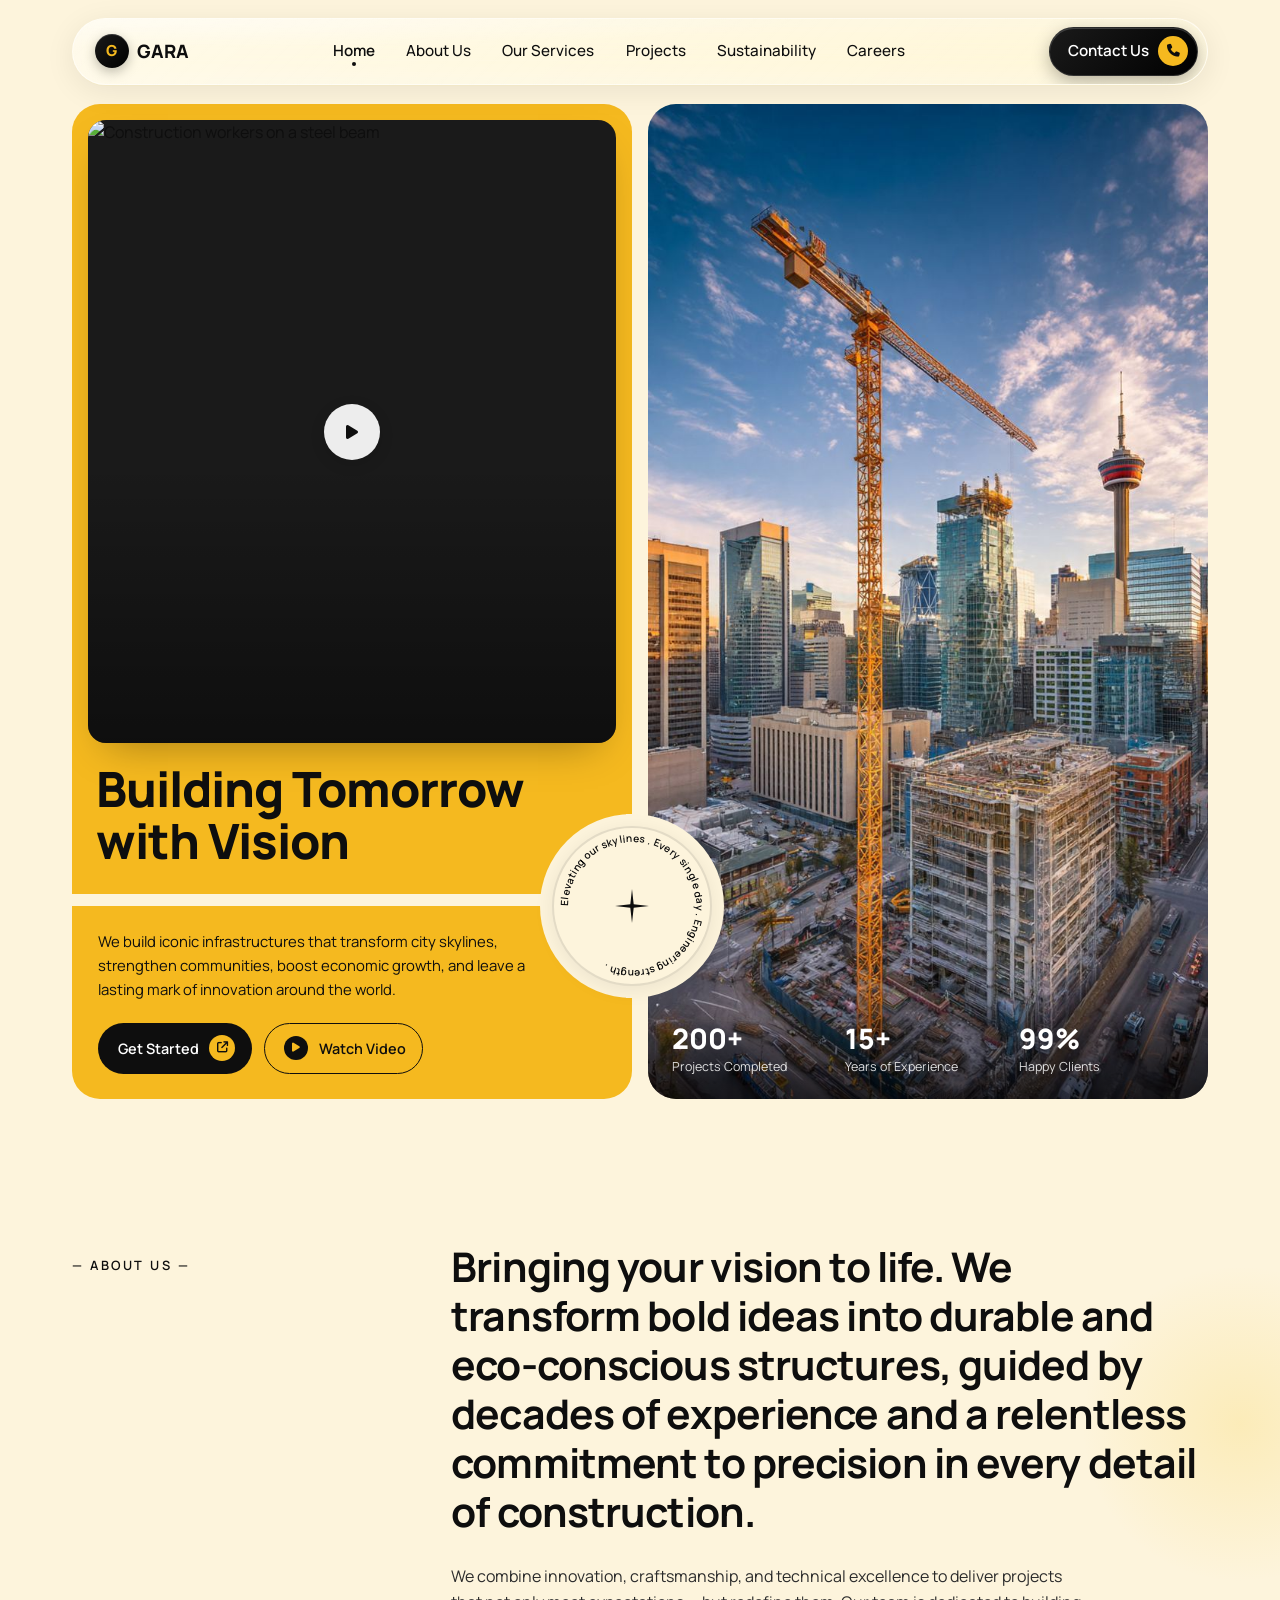
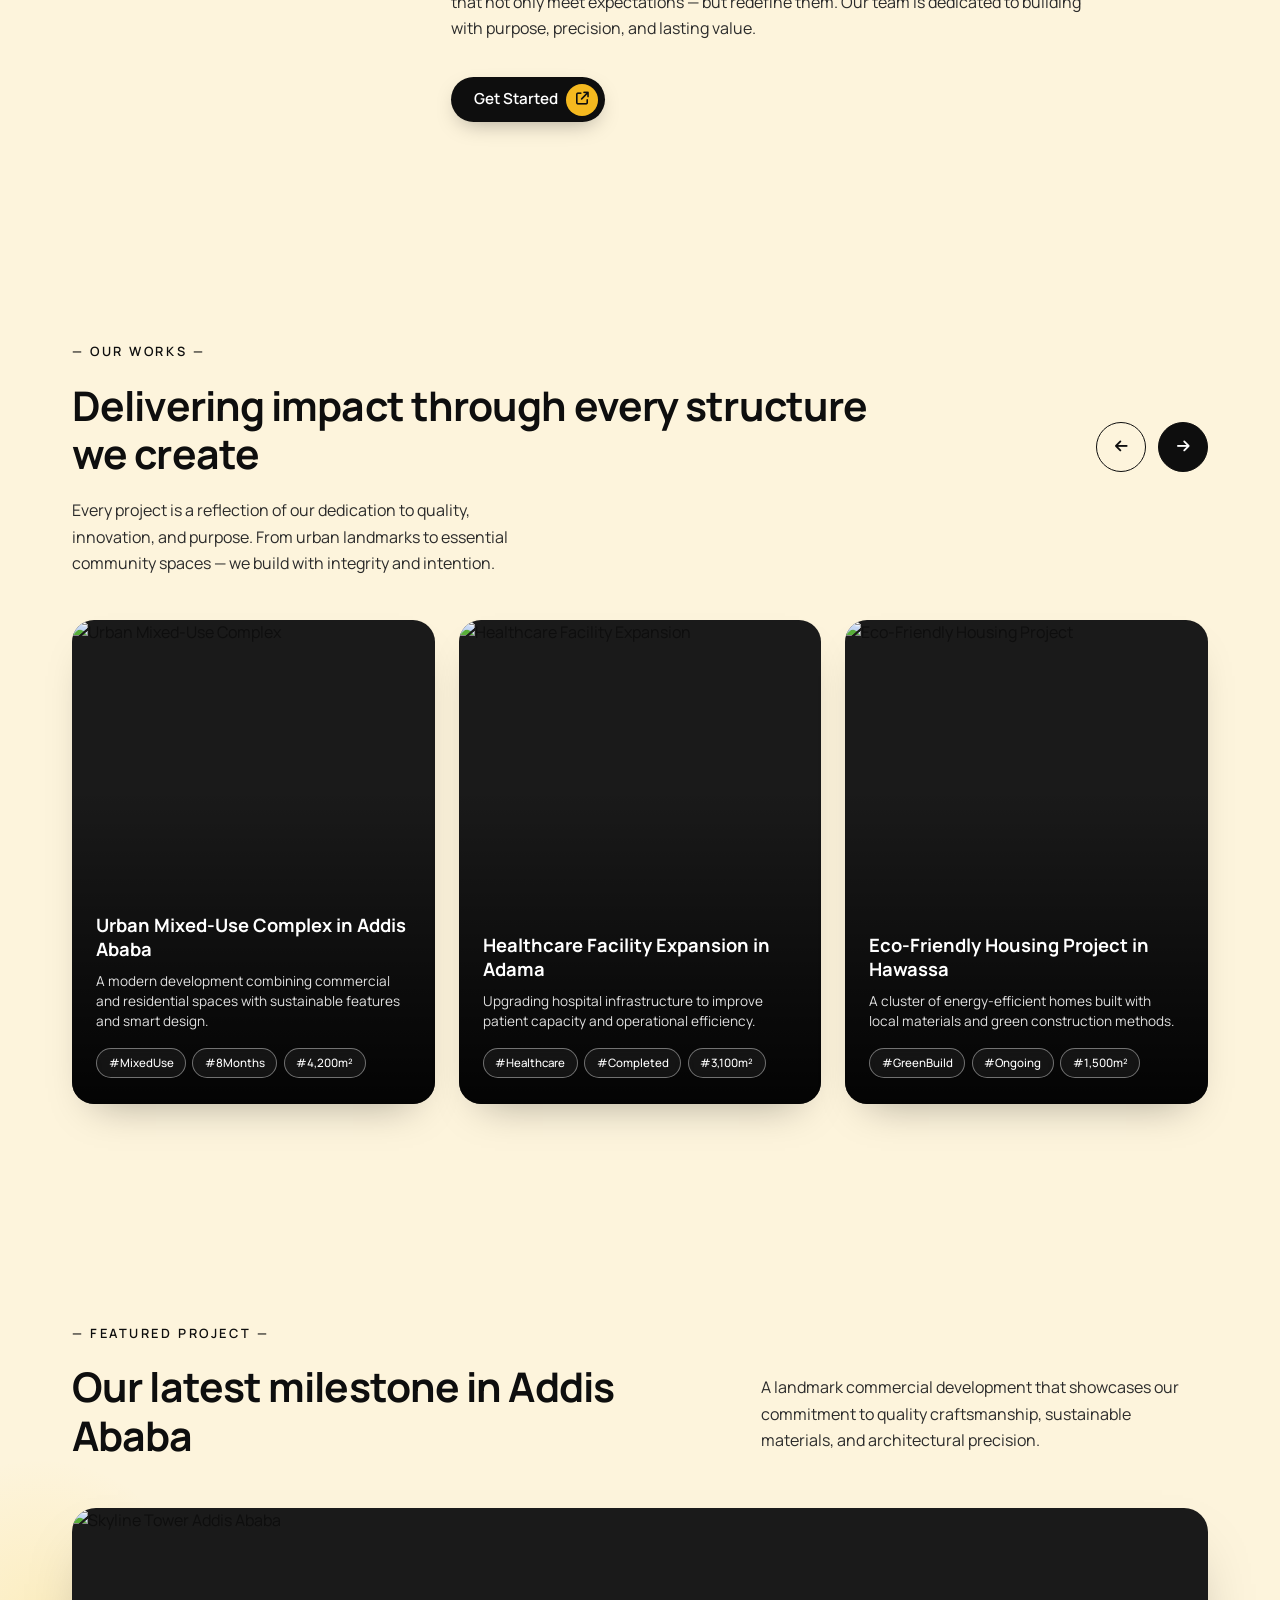
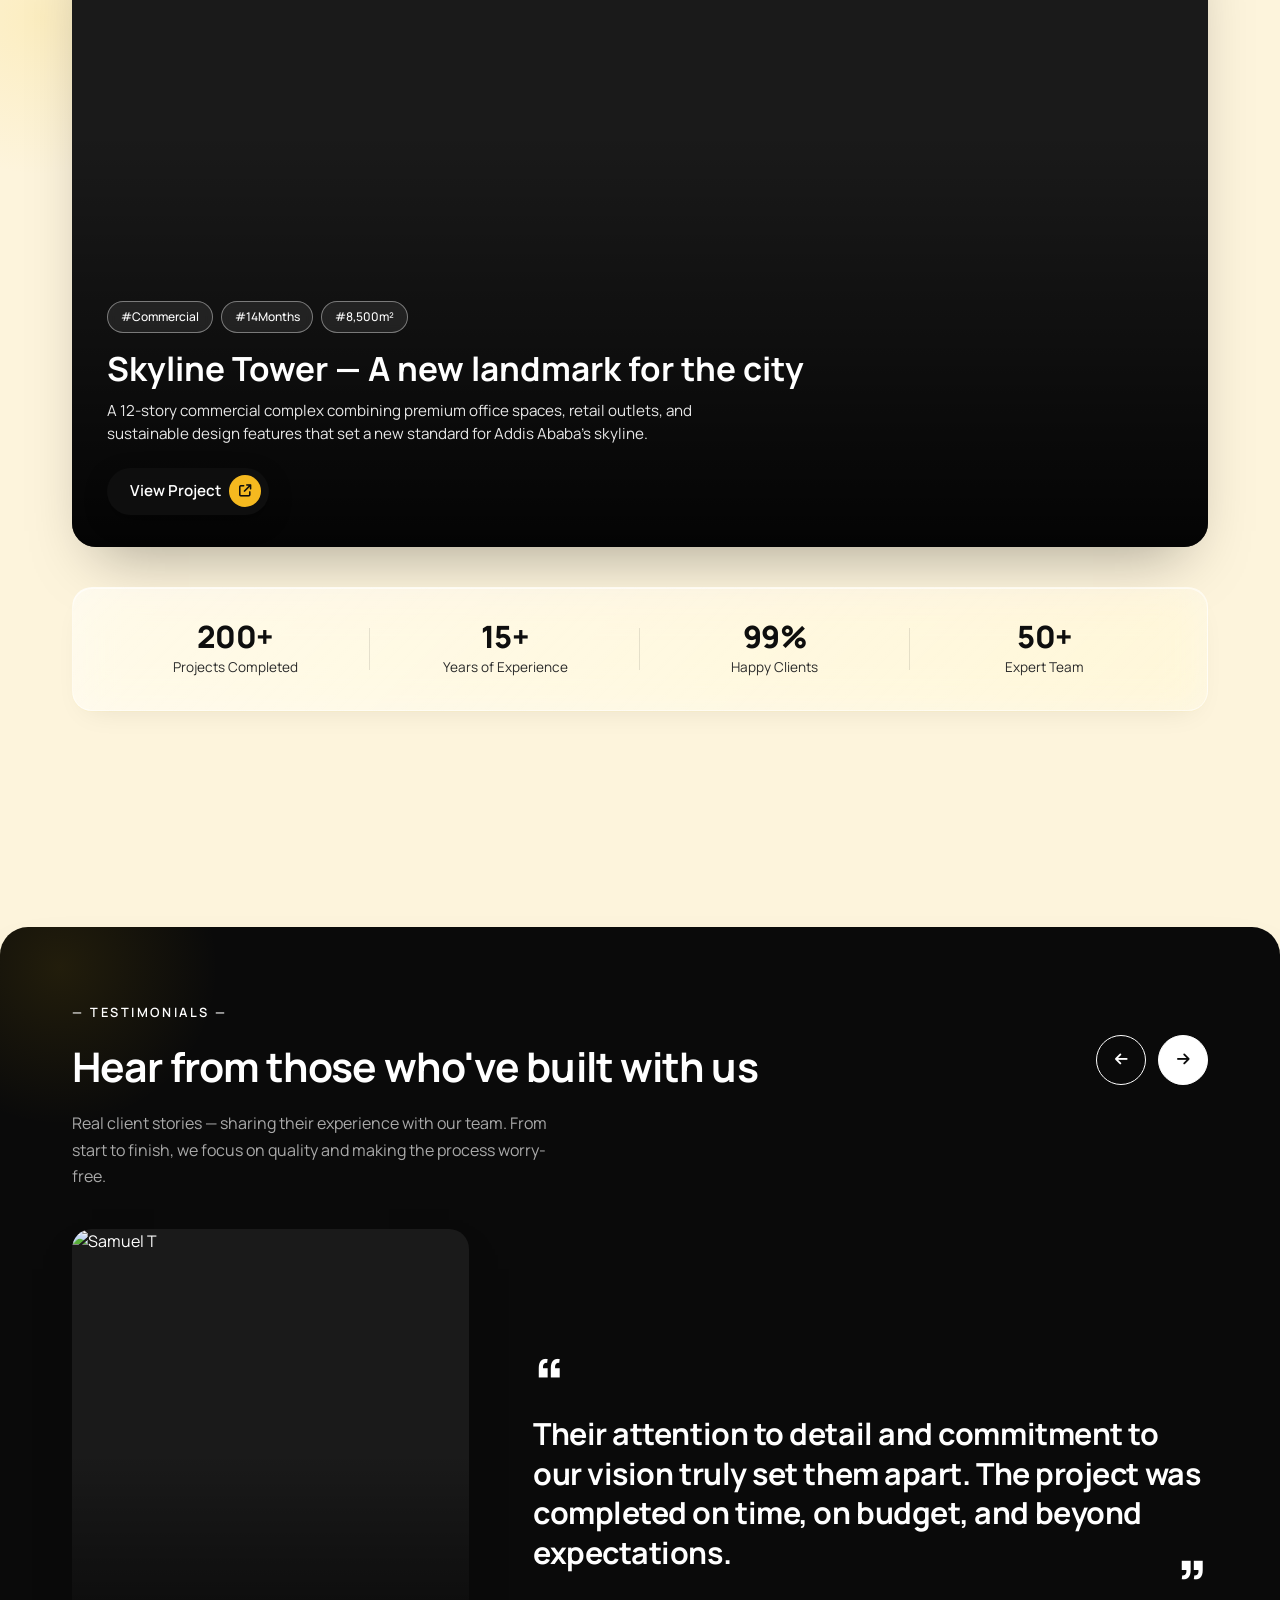
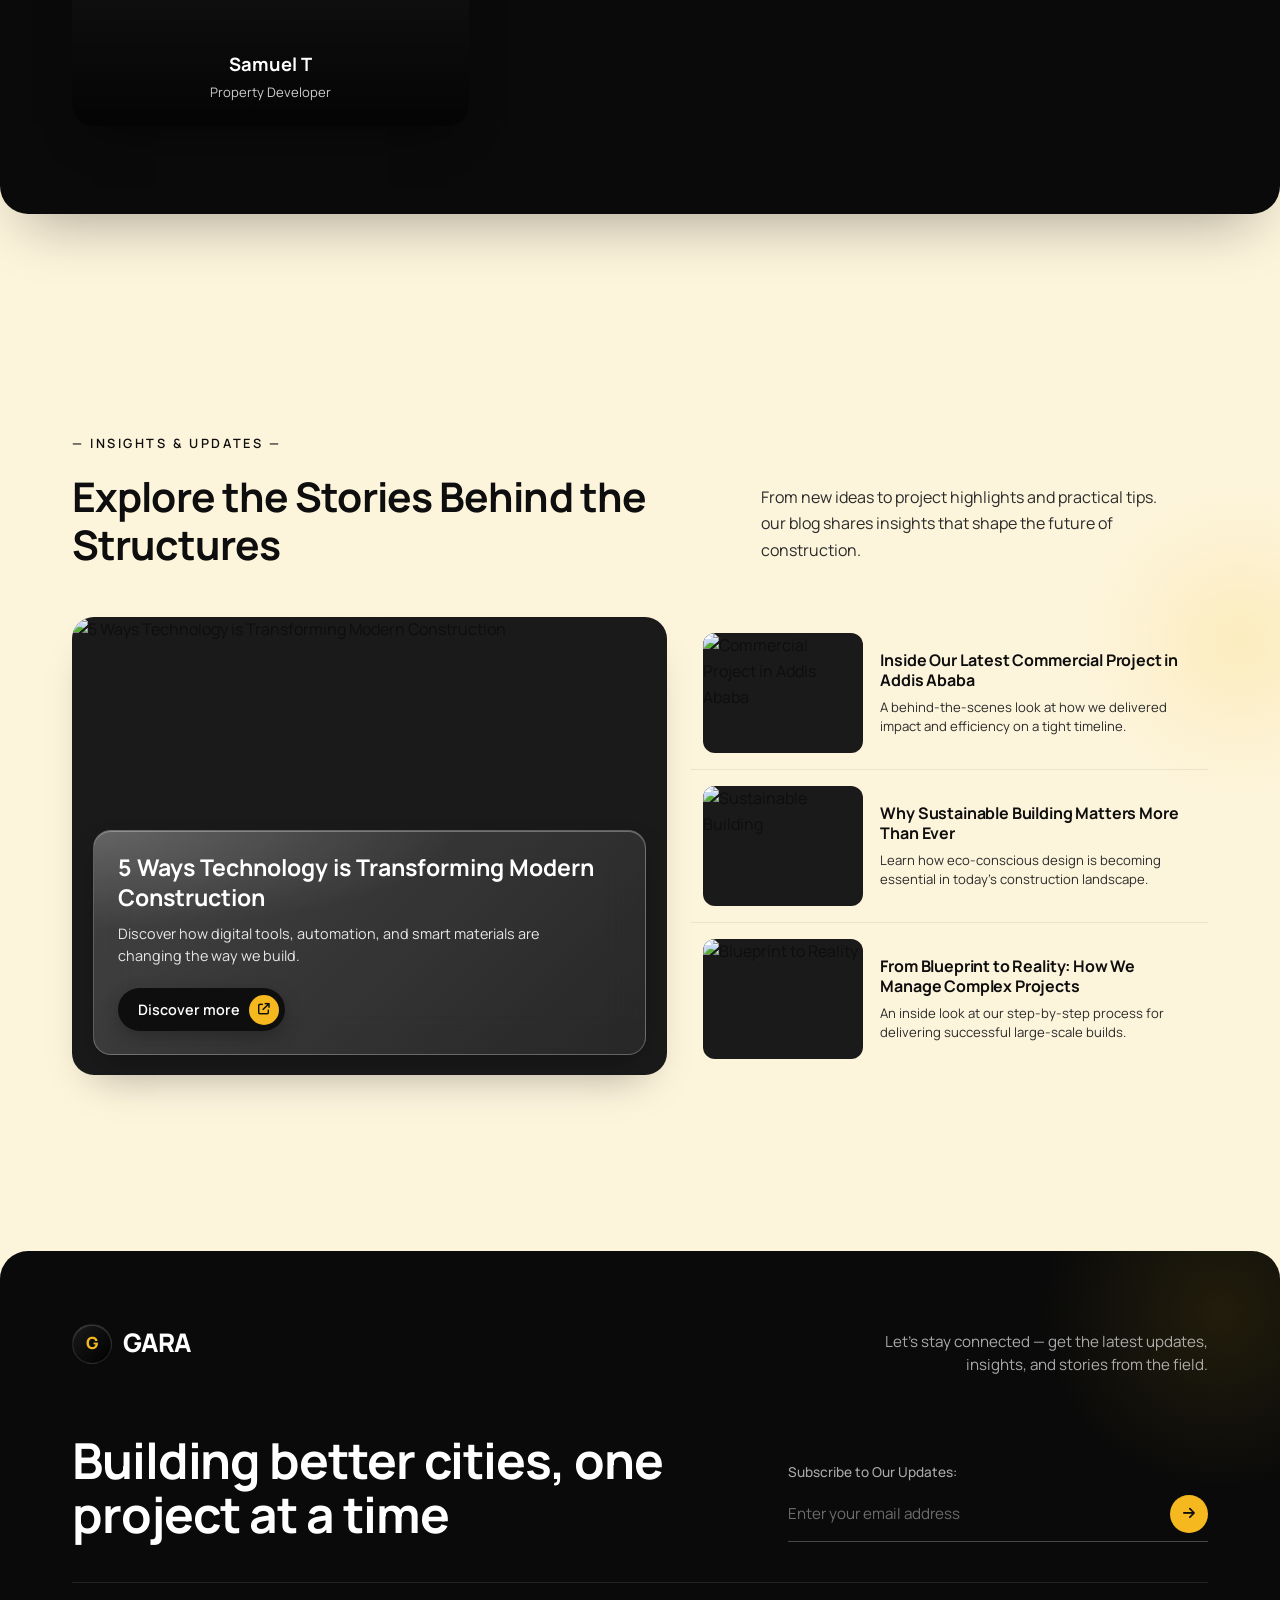
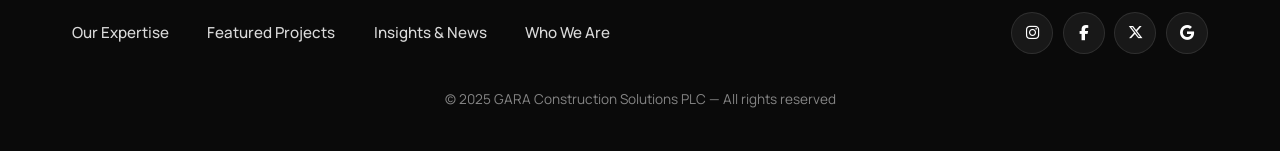
==== index.html @ 17a46257 "finished landing" ====
<!DOCTYPE html>
<html lang="en">
<head>
    <meta charset="UTF-8">
    <meta name="viewport" content="width=device-width, initial-scale=1.0">
    <meta name="description" content="GARA Construction Solutions PLC - Over 20 years of excellence in construction finishing materials. Leading Ethiopian importer and distributor.">
    <title>GARA Construction Solutions PLC - Building Excellence with Innovation and Quality</title>
    <link rel="stylesheet" href="css/style.css">
    <link rel="stylesheet" href="css/mobile-enhancements.css">
    <link rel="stylesheet" href="https://cdnjs.cloudflare.com/ajax/libs/font-awesome/6.4.0/css/all.min.css">
</head>
<body>
    <!-- Navigation (floating pill) -->
    <div class="nav-pill-wrap">
        <div class="container">
            <nav class="nav-pill">
                <a href="index.html" class="nav-pill-logo">
                    <span class="logo-mark">G</span>
                    <span class="logo-text">GARA</span>
                </a>
                <button class="mobile-menu-toggle" aria-label="Toggle menu">
                    <span></span>
                    <span></span>
                    <span></span>
                </button>
                <ul class="nav-pill-menu">
                    <li><a href="index.html" class="active">Home</a></li>
                    <li><a href="about.html">About Us</a></li>
                    <li><a href="products.html">Our Services</a></li>
                    <li><a href="projects.html">Projects</a></li>
                    <li><a href="blog.html">Sustainability</a></li>
                    <li><a href="contact.html">Careers</a></li>
                </ul>
                <a href="contact.html" class="nav-pill-cta">
                    <span>Contact Us</span>
                    <span class="nav-pill-cta-icon"><i class="fas fa-phone"></i></span>
                </a>
            </nav>
        </div>
    </div>

    <!-- Mobile Menu Overlay -->
    <div class="mobile-menu-overlay"></div>

    <!-- Hero Section -->
    <section class="hero-arkonex">
        <div class="container hero-arkonex-inner">
            <div class="hero-grid">
                <!-- LEFT col: one big yellow card + one small white card below -->
                <div class="hero-col hero-col-left">
                    <!-- BIG yellow card: video + headline -->
                    <div class="hero-card hero-card-yellow hero-card-top">
                        <div class="hero-media-frame">
                            <img src="https://images.unsplash.com/photo-1503387762-592deb58ef4e?w=1400&h=1000&fit=crop" alt="Construction workers on a steel beam">
                            <button class="hero-play-btn" aria-label="Play video">
                                <i class="fas fa-play"></i>
                            </button>
                        </div>
                        <h1 class="hero-arkonex-title">Building Tomorrow<br>with Vision</h1>
                    </div>
                    <!-- SMALL white card: desc + buttons -->
                    <div class="hero-card hero-card-white hero-card-text">
                        <p class="hero-arkonex-desc">
                            We build iconic infrastructures that transform city skylines, 
                            strengthen communities, boost economic growth, and leave a 
                            lasting mark of innovation around the world.
                        </p>
                        <div class="hero-cta-row">
                            <a href="contact.html" class="hero-btn hero-btn-dark">
                                <span>Get Started</span>
                                <span class="hero-btn-arrow"><i class="fas fa-arrow-up-right-from-square"></i></span>
                            </a>
                            <a href="projects.html" class="hero-btn hero-btn-outline">
                                <span class="hero-btn-play"><i class="fas fa-play"></i></span>
                                <span>Watch Video</span>
                            </a>
                        </div>
                        <!-- Circle badge anchored at top-right of the white card -->
                        <div class="hero-circle" aria-hidden="true">
                            <div class="hero-circle-rotate">
                                <svg viewBox="0 0 200 200" xmlns="http://www.w3.org/2000/svg">
                                    <defs>
                                        <path id="circlePath" d="M 100,100 m -82,0 a 82,82 0 1,1 164,0 a 82,82 0 1,1 -164,0"/>
                                    </defs>
                                    <text>
                                        <textPath href="#circlePath" startOffset="0">
                                            Elevating our skylines . Every single day . Engineering strength .
                                        </textPath>
                                    </text>
                                </svg>
                            </div>
                            <div class="hero-circle-core">
                                <svg viewBox="0 0 60 60" xmlns="http://www.w3.org/2000/svg" class="hero-circle-star">
                                    <path d="M30 0 L33 27 L60 30 L33 33 L30 60 L27 33 L0 30 L27 27 Z" fill="currentColor"/>
                                </svg>
                            </div>
                        </div>
                    </div>
                </div>

                <!-- RIGHT: Big image card -->
                <div class="hero-col hero-col-right">
                    <div class="hero-card hero-card-trolly">
                        <img src="images/trolly.png" alt="Construction crane and city skyline">
                        <div class="hero-trolly-stats">
                            <div class="trolly-stat">
                                <strong>200+</strong>
                                <span>Projects Completed</span>
                            </div>
                            <div class="trolly-stat">
                                <strong>15+</strong>
                                <span>Years of Experience</span>
                            </div>
                            <div class="trolly-stat">
                                <strong>99%</strong>
                                <span>Happy Clients</span>
                            </div>
                        </div>
                    </div>
                </div>

            </div><!-- end hero-grid -->
        </div>
    </section>

    <!-- About Section -->
    <section class="about-preview">
        <div class="container">
            <div class="about-grid">
                <div class="about-eyebrow-col">
                    <span class="about-eyebrow">— ABOUT US —</span>
                </div>
                <div class="about-content-col">
                    <h2 class="about-statement">
                        Bringing your vision to life. We transform bold ideas into durable and eco-conscious structures, guided by decades of experience and a relentless commitment to precision in every detail of construction.
                    </h2>
                    <p class="about-sub">
                        We combine innovation, craftsmanship, and technical excellence to deliver projects that not only meet expectations — but redefine them. Our team is dedicated to building with purpose, precision, and lasting value.
                    </p>
                    <a href="about.html" class="about-cta">
                        <span>Get Started</span>
                        <span class="about-cta-arrow"><i class="fas fa-arrow-up-right-from-square"></i></span>
                    </a>
                </div>
            </div>
        </div>
    </section>

    <!-- Works Section -->
    <section class="works-preview">
        <div class="container">
            <div class="works-header">
                <div class="works-header-text">
                    <span class="works-eyebrow">— OUR WORKS —</span>
                    <h2 class="works-title">Delivering impact through every structure we create</h2>
                </div>
                <div class="works-nav">
                    <button class="works-nav-btn" aria-label="Previous project">
                        <i class="fas fa-arrow-left"></i>
                    </button>
                    <button class="works-nav-btn works-nav-btn-dark" aria-label="Next project">
                        <i class="fas fa-arrow-right"></i>
                    </button>
                </div>
            </div>
            <p class="works-sub">
                Every project is a reflection of our dedication to quality, innovation, and purpose. From urban landmarks to essential community spaces — we build with integrity and intention.
            </p>
            <div class="works-grid">
                <article class="work-card">
                    <img src="https://images.unsplash.com/photo-1486325212027-8081e485255e?w=900&h=1200&fit=crop" alt="Urban Mixed-Use Complex">
                    <div class="work-card-overlay">
                        <h3 class="work-card-title">Urban Mixed-Use Complex in Addis Ababa</h3>
                        <p class="work-card-desc">A modern development combining commercial and residential spaces with sustainable features and smart design.</p>
                        <div class="work-card-tags">
                            <span class="work-tag">#MixedUse</span>
                            <span class="work-tag">#8Months</span>
                            <span class="work-tag">#4,200m²</span>
                        </div>
                    </div>
                </article>
                <article class="work-card">
                    <img src="https://images.unsplash.com/photo-1541888946425-d81bb19240f5?w=900&h=1200&fit=crop" alt="Healthcare Facility Expansion">
                    <div class="work-card-overlay">
                        <h3 class="work-card-title">Healthcare Facility Expansion in Adama</h3>
                        <p class="work-card-desc">Upgrading hospital infrastructure to improve patient capacity and operational efficiency.</p>
                        <div class="work-card-tags">
                            <span class="work-tag">#Healthcare</span>
                            <span class="work-tag">#Completed</span>
                            <span class="work-tag">#3,100m²</span>
                        </div>
                    </div>
                </article>
                <article class="work-card">
                    <img src="https://images.unsplash.com/photo-1518780664697-55e3ad937233?w=900&h=1200&fit=crop" alt="Eco-Friendly Housing Project">
                    <div class="work-card-overlay">
                        <h3 class="work-card-title">Eco-Friendly Housing Project in Hawassa</h3>
                        <p class="work-card-desc">A cluster of energy-efficient homes built with local materials and green construction methods.</p>
                        <div class="work-card-tags">
                            <span class="work-tag">#GreenBuild</span>
                            <span class="work-tag">#Ongoing</span>
                            <span class="work-tag">#1,500m²</span>
                        </div>
                    </div>
                </article>
            </div>
        </div>
    </section>

    <!-- Featured Project Section -->
    <section class="featured-project">
        <div class="container">
            <div class="featured-header">
                <div class="featured-header-text">
                    <span class="featured-eyebrow">— FEATURED PROJECT —</span>
                    <h2 class="featured-title">Our latest milestone in Addis Ababa</h2>
                </div>
                <p class="featured-sub">
                    A landmark commercial development that showcases our commitment to quality craftsmanship, sustainable materials, and architectural precision.
                </p>
            </div>
            <article class="featured-card">
                <img src="https://images.unsplash.com/photo-1486325212027-8081e485255e?w=1400&h=900&fit=crop" alt="Skyline Tower Addis Ababa">
                <div class="featured-overlay">
                    <div class="featured-tags">
                        <span class="featured-tag">#Commercial</span>
                        <span class="featured-tag">#14Months</span>
                        <span class="featured-tag">#8,500m²</span>
                    </div>
                    <h3 class="featured-card-title">Skyline Tower — A new landmark for the city</h3>
                    <p class="featured-card-desc">A 12-story commercial complex combining premium office spaces, retail outlets, and sustainable design features that set a new standard for Addis Ababa's skyline.</p>
                    <a href="projects.html" class="featured-cta">
                        <span>View Project</span>
                        <span class="featured-cta-arrow"><i class="fas fa-arrow-up-right-from-square"></i></span>
                    </a>
                </div>
            </article>
            <div class="featured-stats">
                <div class="featured-stat">
                    <strong>200+</strong>
                    <span>Projects Completed</span>
                </div>
                <div class="featured-stat">
                    <strong>15+</strong>
                    <span>Years of Experience</span>
                </div>
                <div class="featured-stat">
                    <strong>99%</strong>
                    <span>Happy Clients</span>
                </div>
                <div class="featured-stat">
                    <strong>50+</strong>
                    <span>Expert Team</span>
                </div>
            </div>
        </div>
    </section>

    <!-- Testimonials Section -->
    <section class="testimonials">
        <div class="testimonials-card">
            <div class="container">
                <div class="testimonials-header">
                    <div class="testimonials-header-text">
                        <span class="testimonials-eyebrow">— TESTIMONIALS —</span>
                        <h2 class="testimonials-title">Hear from those who've built with us</h2>
                    </div>
                    <div class="testimonials-nav">
                        <button class="testimonials-nav-btn testimonials-nav-btn-prev" aria-label="Previous testimonial">
                            <i class="fas fa-arrow-left"></i>
                        </button>
                        <button class="testimonials-nav-btn testimonials-nav-btn-dark testimonials-nav-btn-next" aria-label="Next testimonial">
                            <i class="fas fa-arrow-right"></i>
                        </button>
                    </div>
                </div>
                <p class="testimonials-sub">
                    Real client stories — sharing their experience with our team. From start to finish, we focus on quality and making the process worry-free.
                </p>
                <div class="testimonials-carousel">
                    <div class="testimonial-slide active">
                        <div class="testimonial-portrait">
                            <img src="https://images.unsplash.com/photo-1507003211169-0a1dd7228f2d?w=600&h=750&fit=crop" alt="Samuel T">
                            <div class="testimonial-portrait-info">
                                <strong>Samuel T</strong>
                                <span>Property Developer</span>
                            </div>
                        </div>
                        <div class="testimonial-quote-area">
                            <div class="testimonial-quote-mark testimonial-quote-open">&ldquo;</div>
                            <p class="testimonial-quote-text">Their attention to detail and commitment to our vision truly set them apart. The project was completed on time, on budget, and beyond expectations.</p>
                            <div class="testimonial-quote-mark testimonial-quote-close">&rdquo;</div>
                        </div>
                    </div>
                    <div class="testimonial-slide">
                        <div class="testimonial-portrait">
                            <img src="https://images.unsplash.com/photo-1573496359142-b8d87734a5a2?w=600&h=750&fit=crop" alt="Sara Mohammed">
                            <div class="testimonial-portrait-info">
                                <strong>Sara Mohammed</strong>
                                <span>Project Manager</span>
                            </div>
                        </div>
                        <div class="testimonial-quote-area">
                            <div class="testimonial-quote-mark testimonial-quote-open">&ldquo;</div>
                            <p class="testimonial-quote-text">Working with GARA on our hotel project was a fantastic experience. Their team provided expert guidance in material selection and ensured timely delivery throughout.</p>
                            <div class="testimonial-quote-mark testimonial-quote-close">&rdquo;</div>
                        </div>
                    </div>
                    <div class="testimonial-slide">
                        <div class="testimonial-portrait">
                            <img src="https://images.unsplash.com/photo-1472099645785-5658abf4ff4e?w=600&h=750&fit=crop" alt="David Bekele">
                            <div class="testimonial-portrait-info">
                                <strong>David Bekele</strong>
                                <span>Architect</span>
                            </div>
                        </div>
                        <div class="testimonial-quote-area">
                            <div class="testimonial-quote-mark testimonial-quote-open">&ldquo;</div>
                            <p class="testimonial-quote-text">The quality of materials and professionalism displayed by GARA exceeded our expectations. Our office complex looks stunning thanks to their premium products.</p>
                            <div class="testimonial-quote-mark testimonial-quote-close">&rdquo;</div>
                        </div>
                    </div>
                </div>
            </div>
        </div>
    </section>

    <!-- Blog Preview Section -->
    <section class="blog-preview">
        <div class="container">
            <div class="blog-header">
                <div class="blog-header-text">
                    <span class="blog-eyebrow">— INSIGHTS & UPDATES —</span>
                    <h2 class="blog-title">Explore the Stories Behind the Structures</h2>
                </div>
                <p class="blog-sub">
                    From new ideas to project highlights and practical tips. our blog shares insights that shape the future of construction.
                </p>
            </div>
            <div class="blog-layout">
                <article class="blog-featured">
                    <img src="https://images.unsplash.com/photo-1581094794329-c8112a89af12?w=1200&h=1400&fit=crop" alt="5 Ways Technology is Transforming Modern Construction">
                    <div class="blog-featured-overlay">
                        <h3 class="blog-featured-title">5 Ways Technology is Transforming Modern Construction</h3>
                        <p class="blog-featured-desc">Discover how digital tools, automation, and smart materials are changing the way we build.</p>
                        <a href="blog.html" class="blog-featured-cta">
                            <span>Discover more</span>
                            <span class="blog-featured-cta-arrow"><i class="fas fa-arrow-up-right-from-square"></i></span>
                        </a>
                    </div>
                </article>
                <div class="blog-list">
                    <a href="blog.html" class="blog-list-item">
                        <div class="blog-list-image">
                            <img src="https://images.unsplash.com/photo-1486325212027-8081e485255e?w=500&h=400&fit=crop" alt="Commercial Project in Addis Ababa">
                        </div>
                        <div class="blog-list-content">
                            <h4>Inside Our Latest Commercial Project in Addis Ababa</h4>
                            <p>A behind-the-scenes look at how we delivered impact and efficiency on a tight timeline.</p>
                        </div>
                    </a>
                    <a href="blog.html" class="blog-list-item">
                        <div class="blog-list-image">
                            <img src="https://images.unsplash.com/photo-1518005020951-eccb494ad742?w=500&h=400&fit=crop" alt="Sustainable Building">
                        </div>
                        <div class="blog-list-content">
                            <h4>Why Sustainable Building Matters More Than Ever</h4>
                            <p>Learn how eco-conscious design is becoming essential in today's construction landscape.</p>
                        </div>
                    </a>
                    <a href="blog.html" class="blog-list-item">
                        <div class="blog-list-image">
                            <img src="https://images.unsplash.com/photo-1541888946425-d81bb19240f5?w=500&h=400&fit=crop" alt="Blueprint to Reality">
                        </div>
                        <div class="blog-list-content">
                            <h4>From Blueprint to Reality: How We Manage Complex Projects</h4>
                            <p>An inside look at our step-by-step process for delivering successful large-scale builds.</p>
                        </div>
                    </a>
                </div>
            </div>
        </div>
    </section>

    <!-- Footer -->
    <footer class="footer">
        <div class="container">
            <div class="footer-top">
                <a href="index.html" class="footer-brand">
                    <span class="footer-brand-mark">G</span>
                    <span>GARA</span>
                </a>
                <p class="footer-stay-connected">
                    Let's stay connected — get the latest updates, insights, and stories from the field.
                </p>
            </div>

            <div class="footer-statement-row">
                <h2 class="footer-statement">Building better cities, one project at a time</h2>
                <form class="footer-subscribe" onsubmit="event.preventDefault();">
                    <label for="footer-email" class="footer-subscribe-label">Subscribe to Our Updates:</label>
                    <div class="footer-subscribe-field">
                        <input type="email" id="footer-email" placeholder="Enter your email address" required>
                        <button type="submit" aria-label="Subscribe">
                            <i class="fas fa-arrow-right"></i>
                        </button>
                    </div>
                </form>
            </div>

            <hr class="footer-divider">

            <div class="footer-nav-row">
                <nav class="footer-nav">
                    <a href="about.html">Our Expertise</a>
                    <a href="projects.html">Featured Projects</a>
                    <a href="blog.html">Insights & News</a>
                    <a href="about.html">Who We Are</a>
                </nav>
                <div class="footer-social">
                    <a href="#" aria-label="Instagram"><i class="fab fa-instagram"></i></a>
                    <a href="#" aria-label="Facebook"><i class="fab fa-facebook-f"></i></a>
                    <a href="#" aria-label="X (Twitter)"><i class="fab fa-x-twitter"></i></a>
                    <a href="#" aria-label="Google"><i class="fab fa-google"></i></a>
                </div>
            </div>

            <p class="footer-copyright">© 2025 GARA Construction Solutions PLC — All rights reserved</p>
        </div>
    </footer>

    <script src="js/main.js"></script>
    
    <!-- Supabase Client -->
    <script src="https://cdn.jsdelivr.net/npm/@supabase/supabase-js@2"></script>
    
    <!-- Supabase Configuration -->
    <script src="js/supabase-config.js"></script>
    
    <!-- Supabase Content Loader -->
    <script src="js/supabase-content-loader.js"></script>
</body>
</html>
---- css/style.css ----
@import url('https://fonts.googleapis.com/css2?family=Manrope:wght@300..800&display=swap');

/* ================================
   GARA Construction Solutions PLC
   Modern & Professional CSS
   ================================ */

/* ======== CSS VARIABLES ======== */
:root {
    /* Colors */
    --primary-color: #1e3a5f;
    --secondary-color: #c9a961;
    --accent-color: #2d5f8d;
    --text-dark: #1a1a1a;
    --text-light: #6b6b6b;
    --background-light: #f8f9fa;
    --background-white: #ffffff;
    --border-color: #e0e0e0;
    --success-color: #28a745;
    --error-color: #dc3545;
    
    /* Typography */
    --font-primary: 'Manrope', system-ui, -apple-system, sans-serif;
    --font-heading: 'Manrope', system-ui, -apple-system, sans-serif;
    
    /* Spacing */
    --spacing-xs: 0.5rem;
    --spacing-sm: 1rem;
    --spacing-md: 2rem;
    --spacing-lg: 3rem;
    --spacing-xl: 4rem;
    
    /* Transitions */
    --transition-fast: 0.2s ease;
    --transition-normal: 0.3s ease;
    --transition-slow: 0.5s ease;
    
    /* Shadows */
    --shadow-sm: 0 2px 4px rgba(0,0,0,0.1);
    --shadow-md: 0 4px 6px rgba(0,0,0,0.1);
    --shadow-lg: 0 10px 25px rgba(0,0,0,0.15);
    --shadow-xl: 0 20px 40px rgba(0,0,0,0.2);
}

/* ======== RESET & BASE STYLES ======== */
* {
    margin: 0;
    padding: 0;
    box-sizing: border-box;
}

html {
    scroll-behavior: smooth;
    font-size: 16px;
}

body {
    font-family: var(--font-primary);
    color: var(--text-dark);
    line-height: 1.6;
    overflow-x: hidden;
    background: var(--hero-cream);
}

img {
    max-width: 100%;
    height: auto;
    display: block;
}

a {
    text-decoration: none;
    color: inherit;
    transition: var(--transition-fast);
}

ul {
    list-style: none;
}

button {
    font-family: inherit;
    cursor: pointer;
    border: none;
    background: none;
}

/* ======== TYPOGRAPHY ======== */
h1, h2, h3, h4, h5, h6 {
    font-family: var(--font-heading);
    font-weight: 700;
    line-height: 1.2;
    color: var(--text-dark);
}

h1 { font-size: clamp(2rem, 5vw, 2.5rem); }
h2 { font-size: clamp(1.75rem, 4vw, 2rem); }
h3 { font-size: clamp(1.35rem, 3vw, 1.5rem); }
h4 { font-size: clamp(1.15rem, 2.5vw, 1.25rem); }
h5 { font-size: 1.1rem; }
h6 { font-size: 1rem; }

p {
    margin-bottom: 1rem;
    color: var(--text-light);
}

/* ======== UTILITY CLASSES ======== */
.container {
    max-width: 1200px;
    margin: 0 auto;
    padding: 0 clamp(1rem, 4vw, 2rem);
    width: 100%;
}

.text-center {
    text-align: center;
}

.section-label {
    display: inline-block;
    color: var(--secondary-color);
    font-size: 0.9rem;
    font-weight: 600;
    text-transform: uppercase;
    letter-spacing: 2px;
    margin-bottom: var(--spacing-sm);
}

.section-title {
    font-size: 2.5rem;
    margin-bottom: var(--spacing-sm);
    color: var(--primary-color);
}

.section-description {
    font-size: 1.1rem;
    color: var(--text-light);
    max-width: 700px;
    margin: 0 auto var(--spacing-md);
}

.section-header {
    text-align: center;
    margin-bottom: var(--spacing-lg);
}

/* ======== BUTTONS ======== */
.btn {
    display: inline-block;
    padding: clamp(0.75rem, 2vw, 0.875rem) clamp(1.5rem, 4vw, 2rem);
    font-size: clamp(0.95rem, 2vw, 1rem);
    font-weight: 600;
    text-align: center;
    border-radius: 8px;
    transition: var(--transition-normal);
    cursor: pointer;
    min-height: 44px;
    display: inline-flex;
    align-items: center;
    justify-content: center;
    gap: 0.5rem;
}

.btn-primary {
    background: var(--primary-color);
    color: white;
    box-shadow: var(--shadow-sm);
}

.btn-primary:hover {
    background: var(--accent-color);
    transform: translateY(-2px);
    box-shadow: var(--shadow-md);
}

.btn-secondary {
    background: var(--secondary-color);
    color: white;
}

.btn-secondary:hover {
    background: #b89850;
    transform: translateY(-2px);
}

.btn-light {
    background: white;
    color: var(--primary-color);
    border: 2px solid white;
}

.btn-light:hover {
    background: transparent;
    color: white;
}

.btn-large {
    padding: 1.125rem 2.5rem;
    font-size: 1.1rem;
}

.btn i {
    margin-right: 0.5rem;
}

/* ======== NAVIGATION ======== */
.navbar {
    background: white;
    box-shadow: var(--shadow-md);
    position: sticky;
    top: 0;
    z-index: 1000;
    transition: var(--transition-normal);
}

.nav-wrapper {
    display: flex;
    justify-content: space-between;
    align-items: center;
    padding: 1rem 0;
}

.logo h1 {
    font-size: 1.8rem;
    color: var(--primary-color);
    margin: 0;
}

.logo span {
    font-size: 0.75rem;
    color: var(--secondary-color);
    display: block;
    margin-top: -5px;
}

.nav-menu {
    display: flex;
    gap: clamp(1rem, 3vw, 2rem);
    align-items: center;
    flex-wrap: wrap;
}

.nav-menu a {
    font-weight: 500;
    color: var(--text-dark);
    position: relative;
    padding: 0.75rem 0;
    font-size: clamp(0.9rem, 2vw, 1rem);
    min-height: 44px;
    display: flex;
    align-items: center;
}

.nav-menu a::after {
    content: '';
    position: absolute;
    bottom: 0;
    left: 0;
    width: 0;
    height: 2px;
    background: var(--secondary-color);
    transition: var(--transition-normal);
}

.nav-menu a:hover::after,
.nav-menu a.active::after {
    width: 100%;
}

.btn-contact {
    background: var(--primary-color);
    color: white !important;
    padding: 0.5rem 1.5rem !important;
    border-radius: 5px;
}

.btn-contact:hover {
    background: var(--accent-color);
}

.btn-contact::after {
    display: none;
}

.mobile-menu-toggle {
    display: none;
    flex-direction: column;
    gap: 5px;
    cursor: pointer;
}

.mobile-menu-toggle span {
    width: 25px;
    height: 3px;
    background: var(--primary-color);
    transition: var(--transition-normal);
}

/* ======== HERO SECTION ======== */
/* Modern Hero Section */
.hero-modern {
    min-height: 100vh;
    display: grid;
    grid-template-columns: 1.2fr 1fr;
    align-items: center;
    gap: 4rem;
    padding: 8rem 5%;
    background: linear-gradient(135deg, #fafbfc 0%, #f8f9fa 100%);
    position: relative;
    overflow: hidden;
}

.hero-modern::before {
    content: '';
    position: absolute;
    top: -50%;
    right: -10%;
    width: 60%;
    height: 150%;
    background: linear-gradient(135deg, rgba(201, 169, 97, 0.05), rgba(30, 58, 95, 0.03));
    border-radius: 50%;
    z-index: 0;
}

.hero-modern-content {
    position: relative;
    z-index: 2;
}

.hero-badge {
    display: inline-flex;
    align-items: center;
    padding: 0.6rem 1.2rem;
    background: rgba(201, 169, 97, 0.1);
    border: 1px solid rgba(201, 169, 97, 0.3);
    border-radius: 50px;
    font-size: 0.9rem;
    font-weight: 500;
    color: var(--primary-color);
    margin-bottom: 2rem;
    animation: fadeSlideDown 0.8s ease-out;
}

.hero-modern-title {
    font-size: 4.5rem;
    font-weight: 800;
    line-height: 1.1;
    color: var(--primary-color);
    margin-bottom: 1.5rem;
    letter-spacing: -0.02em;
    animation: fadeSlideUp 0.8s ease-out 0.2s both;
}

.gradient-text {
    background: linear-gradient(135deg, var(--accent-color), var(--secondary-color));
    -webkit-background-clip: text;
    -webkit-text-fill-color: transparent;
    background-clip: text;
    display: inline-block;
}

.hero-modern-subtitle {
    font-size: 1.25rem;
    line-height: 1.7;
    color: var(--text-light);
    margin-bottom: 2.5rem;
    max-width: 600px;
    animation: fadeSlideUp 0.8s ease-out 0.4s both;
}

.desktop-break {
    display: none;
}

.hero-modern-buttons {
    display: flex;
    gap: 1rem;
    margin-bottom: 3rem;
    flex-wrap: wrap;
    animation: fadeSlideUp 0.8s ease-out 0.6s both;
}

.btn-modern {
    padding: 1rem 2rem;
    border-radius: 50px;
    font-size: 1rem;
    font-weight: 600;
    text-decoration: none;
    display: inline-flex;
    align-items: center;
    gap: 0.75rem;
    transition: all 0.3s ease;
    border: 2px solid transparent;
}

.btn-modern-primary {
    background: var(--primary-color);
    color: white;
    box-shadow: 0 4px 20px rgba(30, 58, 95, 0.2);
}

.btn-modern-primary:hover {
    background: var(--accent-color);
    box-shadow: 0 6px 30px rgba(30, 58, 95, 0.3);
    transform: translateY(-2px);
}

.btn-modern-primary i {
    transition: transform 0.3s ease;
}

.btn-modern-primary:hover i {
    transform: translateX(5px);
}

.btn-modern-secondary {
    background: white;
    color: var(--primary-color);
    border-color: #e0e0e0;
    box-shadow: 0 4px 15px rgba(0, 0, 0, 0.05);
}

.btn-modern-secondary:hover {
    border-color: var(--secondary-color);
    box-shadow: 0 6px 25px rgba(201, 169, 97, 0.2);
    transform: translateY(-2px);
}

.hero-stats-minimal {
    display: flex;
    align-items: center;
    gap: 2rem;
    padding-top: 2rem;
    border-top: 1px solid #e0e0e0;
    animation: fadeIn 0.8s ease-out 0.8s both;
}

.hero-stat-item {
    display: flex;
    flex-direction: column;
    gap: 0.25rem;
}

.hero-stat-item strong {
    font-size: 1.5rem;
    font-weight: 700;
    color: var(--primary-color);
}

.hero-stat-item span {
    font-size: 0.85rem;
    color: var(--text-light);
    font-weight: 500;
}

.hero-stat-divider {
    width: 1px;
    height: 40px;
    background: #e0e0e0;
}

.hero-modern-image {
    position: relative;
    z-index: 2;
    animation: fadeSlideLeft 1s ease-out 0.4s both;
}

.hero-image-card {
    position: relative;
    border-radius: 20px;
    overflow: hidden;
    box-shadow: 0 20px 60px rgba(0, 0, 0, 0.15);
}

.hero-image-card img {
    width: 100%;
    height: auto;
    display: block;
    object-fit: cover;
}

.hero-image-overlay {
    position: absolute;
    bottom: 0;
    left: 0;
    right: 0;
    padding: 2rem;
    background: linear-gradient(to top, rgba(0, 0, 0, 0.7), transparent);
}

.quality-badge {
    display: inline-flex;
    align-items: center;
    gap: 0.75rem;
    padding: 0.75rem 1.5rem;
    background: rgba(255, 255, 255, 0.95);
    border-radius: 50px;
    font-weight: 600;
    color: var(--primary-color);
    font-size: 0.95rem;
}

.quality-badge i {
    color: var(--secondary-color);
    font-size: 1.2rem;
}

.floating-card {
    position: absolute;
    padding: 1rem 1.5rem;
    background: white;
    border-radius: 15px;
    box-shadow: 0 10px 30px rgba(0, 0, 0, 0.1);
    display: flex;
    align-items: center;
    gap: 0.75rem;
    font-weight: 600;
    color: var(--primary-color);
    font-size: 0.9rem;
    animation: float 3s ease-in-out infinite;
}

.floating-card i {
    color: var(--secondary-color);
    font-size: 1.2rem;
}

.floating-card-1 {
    top: 10%;
    right: -5%;
    animation-delay: 0s;
}

.floating-card-2 {
    bottom: 15%;
    left: -5%;
    animation-delay: 1.5s;
}

@keyframes float {
    0%, 100% { transform: translateY(0); }
    50% { transform: translateY(-15px); }
}

@keyframes fadeSlideUp {
    from {
        opacity: 0;
        transform: translateY(30px);
    }
    to {
        opacity: 1;
        transform: translateY(0);
    }
}

@keyframes fadeSlideDown {
    from {
        opacity: 0;
        transform: translateY(-20px);
    }
    to {
        opacity: 1;
        transform: translateY(0);
    }
}

@keyframes fadeSlideLeft {
    from {
        opacity: 0;
        transform: translateX(50px);
    }
    to {
        opacity: 1;
        transform: translateX(0);
    }
}

.hero {
    height: 90vh;
    background: linear-gradient(135deg, var(--primary-color) 0%, var(--accent-color) 100%);
    background-image: url('../images/hero-bg.jpg');
    background-size: cover;
    background-position: center;
    background-blend-mode: overlay;
    display: flex;
    align-items: center;
    justify-content: center;
    text-align: center;
    position: relative;
    color: white;
}

.hero-overlay {
    position: absolute;
    top: 0;
    left: 0;
    width: 100%;
    height: 100%;
    background: rgba(30, 58, 95, 0.7);
}

.hero-content {
    position: relative;
    z-index: 2;
    max-width: 900px;
    padding: 0 var(--spacing-md);
}

.hero-title {
    font-size: 3.5rem;
    margin-bottom: var(--spacing-md);
    color: white;
    text-shadow: 2px 2px 4px rgba(0,0,0,0.3);
}

.hero-subtitle {
    font-size: 1.5rem;
    margin-bottom: var(--spacing-lg);
    color: rgba(255,255,255,0.9);
}

.hero-buttons {
    display: flex;
    gap: var(--spacing-sm);
    justify-content: center;
    flex-wrap: wrap;
}

.scroll-indicator {
    position: absolute;
    bottom: 30px;
    left: 50%;
    transform: translateX(-50%);
    animation: bounce 2s infinite;
    color: white;
    font-size: 1.5rem;
}

@keyframes bounce {
    0%, 20%, 50%, 80%, 100% { transform: translateX(-50%) translateY(0); }
    40% { transform: translateX(-50%) translateY(-10px); }
    60% { transform: translateX(-50%) translateY(-5px); }
}

/* Animations */
.animate-fade-in {
    animation: fadeIn 1s ease-out;
}

.animate-fade-in-delay {
    animation: fadeIn 1s ease-out 0.3s both;
}

.animate-fade-in-delay-2 {
    animation: fadeIn 1s ease-out 0.6s both;
}

@keyframes fadeIn {
    from {
        opacity: 0;
        transform: translateY(20px);
    }
    to {
        opacity: 1;
        transform: translateY(0);
    }
}

/* ======== STATS SECTION ======== */
.stats-section {
    background: var(--primary-color);
    padding: var(--spacing-xl) 0;
    color: white;
}

.stats-grid {
    display: grid;
    grid-template-columns: repeat(auto-fit, minmax(250px, 1fr));
    gap: var(--spacing-lg);
}

.stat-card {
    text-align: center;
}

.stat-icon {
    font-size: 3rem;
    color: var(--secondary-color);
    margin-bottom: var(--spacing-sm);
}

.stat-number {
    font-size: 3rem;
    font-weight: 700;
    color: white;
    margin-bottom: 0.5rem;
}

.stat-label {
    font-size: 1.1rem;
    color: rgba(255,255,255,0.9);
}

/* ======== ABOUT SECTION ======== */
.about-preview {
    padding: 6.5rem 0 7rem;
    background: var(--hero-cream);
    color: var(--hero-ink);
    position: relative;
    overflow: hidden;
}

.about-preview::before {
    content: '';
    position: absolute;
    top: 18%;
    right: -120px;
    width: 320px;
    height: 320px;
    border-radius: 50%;
    background: radial-gradient(circle, rgba(245, 197, 24, 0.18) 0%, rgba(245, 197, 24, 0) 70%);
    pointer-events: none;
}

.about-grid {
    display: grid;
    grid-template-columns: 1fr 2.4fr;
    gap: clamp(2rem, 5vw, 4.5rem);
    align-items: start;
    position: relative;
    z-index: 1;
}

.about-eyebrow-col {
    padding-top: 0.55rem;
}

.about-eyebrow {
    display: inline-block;
    font-family: var(--font-heading);
    font-size: 0.8rem;
    font-weight: 600;
    letter-spacing: 0.2em;
    text-transform: uppercase;
    color: var(--hero-ink);
    white-space: nowrap;
}

.about-content-col {
    max-width: 920px;
}

.about-statement {
    font-family: var(--font-heading);
    font-weight: 700;
    font-size: clamp(1.6rem, 3.4vw, 2.55rem);
    line-height: 1.2;
    letter-spacing: -0.022em;
    color: var(--hero-ink);
    margin: 0 0 1.6rem;
}

.about-sub {
    font-size: 1rem;
    line-height: 1.65;
    color: var(--hero-muted);
    max-width: 640px;
    margin: 0 0 2.2rem;
}

.about-cta {
    display: inline-flex;
    align-items: center;
    gap: 0.55rem;
    background: var(--hero-ink);
    color: #fff;
    text-decoration: none;
    font-weight: 600;
    font-size: 0.95rem;
    padding: 0.42rem 0.42rem 0.42rem 1.4rem;
    border-radius: 999px;
    transition: transform 0.2s ease, background 0.2s ease, box-shadow 0.2s ease;
    box-shadow: 0 8px 22px -8px rgba(0, 0, 0, 0.35);
}

.about-cta:hover {
    transform: translateY(-1px);
    background: #222;
    box-shadow: 0 12px 28px -8px rgba(0, 0, 0, 0.4);
}

.about-cta-arrow {
    width: 32px;
    height: 32px;
    border-radius: 50%;
    background: var(--hero-yellow);
    color: var(--hero-ink);
    display: inline-flex;
    align-items: center;
    justify-content: center;
    font-size: 0.8rem;
}

@media (max-width: 768px) {
    .about-preview {
        padding: 4.5rem 0 5rem;
    }
    .about-eyebrow-col {
        padding-top: 0;
        margin-bottom: 0.5rem;
    }
    .about-statement {
        font-size: clamp(1.4rem, 6.2vw, 2rem);
    }
    .about-sub {
        font-size: 0.95rem;
    }
}

/* ======== WORKS SECTION ======== */
.works-preview {
    padding: 6.5rem 0 7rem;
    background: var(--hero-cream);
    color: var(--hero-ink);
    position: relative;
    overflow: hidden;
}

.works-header {
    display: flex;
    justify-content: space-between;
    align-items: flex-end;
    gap: 2.5rem;
    margin-bottom: 1.2rem;
}

.works-header-text {
    flex: 1;
    min-width: 0;
}

.works-eyebrow {
    display: inline-block;
    font-family: var(--font-heading);
    font-size: 0.8rem;
    font-weight: 600;
    letter-spacing: 0.2em;
    text-transform: uppercase;
    color: var(--hero-ink);
    margin-bottom: 1.25rem;
}

.works-title {
    font-family: var(--font-heading);
    font-weight: 700;
    font-size: clamp(1.6rem, 3.4vw, 2.55rem);
    line-height: 1.18;
    letter-spacing: -0.022em;
    color: var(--hero-ink);
    margin: 0;
    max-width: 820px;
}

.works-nav {
    display: flex;
    gap: 0.75rem;
    flex-shrink: 0;
    padding-bottom: 0.4rem;
}

.works-nav-btn {
    width: 50px;
    height: 50px;
    border-radius: 50%;
    border: 1.5px solid var(--hero-ink);
    background: transparent;
    color: var(--hero-ink);
    display: inline-flex;
    align-items: center;
    justify-content: center;
    cursor: pointer;
    font-size: 0.9rem;
    transition: background 0.2s ease, color 0.2s ease, transform 0.2s ease;
}

.works-nav-btn:hover {
    background: var(--hero-ink);
    color: #fff;
    transform: translateY(-1px);
}

.works-nav-btn-dark {
    background: var(--hero-ink);
    color: #fff;
}

.works-nav-btn-dark:hover {
    background: #222;
}

.works-sub {
    font-size: 1rem;
    line-height: 1.65;
    color: var(--hero-muted);
    max-width: 480px;
    margin: 0 0 2.75rem;
}

.works-grid {
    display: grid;
    grid-template-columns: repeat(3, 1fr);
    gap: 1.5rem;
}

.work-card {
    position: relative;
    border-radius: 22px;
    overflow: hidden;
    aspect-ratio: 3 / 4;
    box-shadow: 0 20px 40px -22px rgba(0, 0, 0, 0.35);
    cursor: pointer;
    transition: transform 0.35s ease, box-shadow 0.35s ease;
    background: #1a1a1a;
}

.work-card:hover {
    transform: translateY(-6px);
    box-shadow: 0 28px 50px -22px rgba(0, 0, 0, 0.45);
}

.work-card img {
    width: 100%;
    height: 100%;
    object-fit: cover;
    display: block;
    transition: transform 0.6s ease;
}

.work-card:hover img {
    transform: scale(1.06);
}

.work-card-overlay {
    position: absolute;
    inset: 0;
    background: linear-gradient(180deg, rgba(0, 0, 0, 0) 35%, rgba(0, 0, 0, 0.88) 100%);
    display: flex;
    flex-direction: column;
    justify-content: flex-end;
    padding: 1.6rem 1.5rem;
    color: #fff;
}

.work-card-title {
    font-family: var(--font-heading);
    font-size: 1.15rem;
    font-weight: 700;
    line-height: 1.3;
    margin: 0 0 0.55rem;
    color: #fff;
}

.work-card-desc {
    font-size: 0.85rem;
    line-height: 1.5;
    opacity: 0.88;
    margin: 0 0 1rem;
    color: #fff;
}

.work-card-tags {
    display: flex;
    flex-wrap: wrap;
    gap: 0.4rem;
}

.work-tag {
    font-size: 0.72rem;
    font-weight: 500;
    padding: 0.32rem 0.72rem;
    border: 1px solid rgba(255, 255, 255, 0.4);
    border-radius: 999px;
    color: #fff;
    background: rgba(255, 255, 255, 0.06);
    backdrop-filter: blur(4px);
    -webkit-backdrop-filter: blur(4px);
    transition: background 0.2s ease, border-color 0.2s ease;
}

.work-card:hover .work-tag {
    background: rgba(255, 255, 255, 0.12);
    border-color: rgba(255, 255, 255, 0.6);
}

@media (max-width: 992px) {
    .works-header {
        flex-direction: column;
        align-items: flex-start;
        gap: 1.5rem;
    }
    .works-grid {
        grid-template-columns: 1fr;
        max-width: 420px;
        margin: 0 auto;
    }
    .works-sub {
        max-width: 100%;
    }
}

@media (max-width: 600px) {
    .works-preview {
        padding: 4.5rem 0 5rem;
    }
    .works-nav-btn {
        width: 44px;
        height: 44px;
    }
    .work-card {
        aspect-ratio: 4 / 5;
    }
}

/* ======== FEATURED PROJECT SECTION ======== */
.featured-project {
    padding: 6.5rem 0 7rem;
    background: var(--hero-cream);
    color: var(--hero-ink);
    position: relative;
    overflow: hidden;
}

.featured-project::before {
    content: '';
    position: absolute;
    top: 20%;
    left: -120px;
    width: 320px;
    height: 320px;
    border-radius: 50%;
    background: radial-gradient(circle, rgba(245, 197, 24, 0.14) 0%, rgba(245, 197, 24, 0) 70%);
    pointer-events: none;
}

.featured-header {
    display: grid;
    grid-template-columns: 1.4fr 1fr;
    gap: clamp(2rem, 5vw, 4.5rem);
    align-items: flex-end;
    margin-bottom: 3rem;
    position: relative;
    z-index: 1;
}

.featured-header-text {
    min-width: 0;
}

.featured-eyebrow {
    display: inline-block;
    font-family: var(--font-heading);
    font-size: 0.8rem;
    font-weight: 600;
    letter-spacing: 0.2em;
    text-transform: uppercase;
    color: var(--hero-ink);
    margin-bottom: 1.25rem;
}

.featured-title {
    font-family: var(--font-heading);
    font-weight: 700;
    font-size: clamp(1.6rem, 3.4vw, 2.55rem);
    line-height: 1.18;
    letter-spacing: -0.022em;
    color: var(--hero-ink);
    margin: 0;
    max-width: 820px;
}

.featured-sub {
    font-size: 1rem;
    line-height: 1.65;
    color: var(--hero-muted);
    max-width: 420px;
    margin: 0;
    padding-bottom: 0.4rem;
}

.featured-card {
    position: relative;
    border-radius: 24px;
    overflow: hidden;
    aspect-ratio: 16 / 9;
    box-shadow: 0 30px 60px -25px rgba(0, 0, 0, 0.35);
    background: #1a1a1a;
    margin-bottom: 2.5rem;
    position: relative;
    z-index: 1;
}

.featured-card img {
    width: 100%;
    height: 100%;
    object-fit: cover;
    display: block;
    transition: transform 0.6s ease;
}

.featured-card:hover img {
    transform: scale(1.04);
}

.featured-overlay {
    position: absolute;
    inset: 0;
    display: flex;
    flex-direction: column;
    justify-content: flex-end;
    padding: 2rem 2.2rem;
    color: #fff;
    background: linear-gradient(180deg, rgba(0, 0, 0, 0) 35%, rgba(0, 0, 0, 0.85) 100%);
}

.featured-tags {
    display: flex;
    flex-wrap: wrap;
    gap: 0.5rem;
    margin-bottom: 1rem;
}

.featured-tag {
    font-size: 0.75rem;
    font-weight: 500;
    padding: 0.35rem 0.8rem;
    border: 1px solid rgba(255, 255, 255, 0.4);
    border-radius: 999px;
    color: #fff;
    background: rgba(255, 255, 255, 0.08);
    backdrop-filter: blur(4px);
    -webkit-backdrop-filter: blur(4px);
}

.featured-card-title {
    font-family: var(--font-heading);
    font-size: clamp(1.5rem, 2.6vw, 2.1rem);
    font-weight: 700;
    line-height: 1.2;
    margin: 0 0 0.6rem;
    color: #fff;
    max-width: 700px;
}

.featured-card-desc {
    font-size: 0.95rem;
    line-height: 1.55;
    opacity: 0.9;
    margin: 0 0 1.4rem;
    color: #fff;
    max-width: 620px;
}

.featured-cta {
    display: inline-flex;
    align-items: center;
    gap: 0.55rem;
    background: var(--hero-ink);
    color: #fff;
    text-decoration: none;
    font-weight: 600;
    font-size: 0.95rem;
    padding: 0.45rem 0.45rem 0.45rem 1.4rem;
    border-radius: 999px;
    align-self: flex-start;
    transition: transform 0.2s ease, background 0.2s ease, box-shadow 0.2s ease;
    box-shadow: 0 8px 22px rgba(0, 0, 0, 0.35);
}

.featured-cta:hover {
    transform: translateY(-1px);
    background: #222;
    box-shadow: 0 12px 28px rgba(0, 0, 0, 0.4);
}

.featured-cta-arrow {
    width: 32px;
    height: 32px;
    border-radius: 50%;
    background: var(--hero-yellow);
    color: var(--hero-ink);
    display: inline-flex;
    align-items: center;
    justify-content: center;
    font-size: 0.78rem;
}

.featured-stats {
    display: grid;
    grid-template-columns: repeat(4, 1fr);
    gap: 1rem;
    padding: 2rem 2.2rem;
    background: linear-gradient(135deg, rgba(255, 255, 255, 0.6) 0%, rgba(255, 255, 255, 0.3) 100%);
    backdrop-filter: blur(20px) saturate(180%);
    -webkit-backdrop-filter: blur(20px) saturate(180%);
    border: 1px solid rgba(255, 255, 255, 0.5);
    border-radius: 20px;
    box-shadow:
        0 12px 30px -15px rgba(0, 0, 0, 0.1),
        inset 0 1px 0 rgba(255, 255, 255, 0.6);
    position: relative;
    z-index: 1;
}

.featured-stat {
    text-align: center;
    position: relative;
}

.featured-stat:not(:last-child)::after {
    content: '';
    position: absolute;
    right: -0.5rem;
    top: 15%;
    bottom: 15%;
    width: 1px;
    background: rgba(0, 0, 0, 0.1);
}

.featured-stat strong {
    display: block;
    font-family: var(--font-heading);
    font-size: clamp(1.6rem, 2.4vw, 2.2rem);
    font-weight: 800;
    line-height: 1.1;
    color: var(--hero-ink);
    margin-bottom: 0.2rem;
    letter-spacing: -0.02em;
}

.featured-stat span {
    display: block;
    font-size: 0.85rem;
    color: var(--hero-muted);
}

@media (max-width: 992px) {
    .featured-header {
        grid-template-columns: 1fr;
        gap: 1.2rem;
        align-items: flex-start;
    }
    .featured-sub {
        max-width: 100%;
        padding-bottom: 0;
    }
    .featured-card {
        aspect-ratio: 4 / 3;
    }
    .featured-stats {
        grid-template-columns: repeat(2, 1fr);
        gap: 1.5rem;
        padding: 1.5rem;
    }
    .featured-stat:nth-child(2)::after {
        display: none;
    }
}

@media (max-width: 600px) {
    .featured-project {
        padding: 4.5rem 0 5rem;
    }
    .featured-card {
        aspect-ratio: 1 / 1;
    }
    .featured-overlay {
        padding: 1.4rem 1.3rem;
    }
    .featured-stats {
        grid-template-columns: repeat(2, 1fr);
    }
}

/* ======== TESTIMONIALS SECTION ======== */
.testimonials {
    background: transparent;
    color: white;
    position: relative;
}

.testimonials-card {
    background: #0a0a0a;
    border-radius: 28px;
    padding: 4.5rem 0 5.5rem;
    color: white;
    position: relative;
    overflow: hidden;
    box-shadow: 0 30px 60px -25px rgba(0, 0, 0, 0.35);
    margin: 6.5rem 0 7rem;
}

.testimonials-card::before {
    content: '';
    position: absolute;
    top: -120px;
    left: -100px;
    width: 320px;
    height: 320px;
    border-radius: 50%;
    background: radial-gradient(circle, rgba(245, 197, 24, 0.10) 0%, rgba(245, 197, 24, 0) 70%);
    pointer-events: none;
}

.testimonials-header {
    display: flex;
    justify-content: space-between;
    align-items: flex-end;
    gap: 2.5rem;
    margin-bottom: 1.2rem;
    position: relative;
    z-index: 1;
}

.testimonials-header-text {
    flex: 1;
    min-width: 0;
}

.testimonials-eyebrow {
    display: inline-block;
    font-family: var(--font-heading);
    font-size: 0.8rem;
    font-weight: 600;
    letter-spacing: 0.2em;
    text-transform: uppercase;
    color: white;
    margin-bottom: 1.25rem;
}

.testimonials-title {
    font-family: var(--font-heading);
    font-weight: 700;
    font-size: clamp(1.6rem, 3.4vw, 2.55rem);
    line-height: 1.18;
    letter-spacing: -0.022em;
    color: white;
    margin: 0;
    max-width: 700px;
}

.testimonials-nav {
    display: flex;
    gap: 0.75rem;
    flex-shrink: 0;
    padding-bottom: 0.4rem;
}

.testimonials-nav-btn {
    width: 50px;
    height: 50px;
    border-radius: 50%;
    border: 1.5px solid white;
    background: transparent;
    color: white;
    display: inline-flex;
    align-items: center;
    justify-content: center;
    cursor: pointer;
    font-size: 0.9rem;
    transition: background 0.2s ease, color 0.2s ease, transform 0.2s ease, border-color 0.2s ease;
}

.testimonials-nav-btn:hover {
    background: white;
    color: #0a0a0a;
    transform: translateY(-1px);
}

.testimonials-nav-btn-dark {
    background: white;
    color: #0a0a0a;
}

.testimonials-nav-btn-dark:hover {
    background: var(--hero-yellow);
    color: var(--hero-ink);
    border-color: var(--hero-yellow);
}

.testimonials-sub {
    font-size: 1rem;
    line-height: 1.65;
    color: rgba(255, 255, 255, 0.65);
    max-width: 480px;
    margin: 0 0 2.5rem;
    position: relative;
    z-index: 1;
}

.testimonials-carousel {
    position: relative;
    z-index: 1;
    width: 100%;
}

.testimonial-slide {
    display: none;
    grid-template-columns: 1fr 1.7fr;
    gap: clamp(2rem, 5vw, 5rem);
    align-items: center;
    width: 100%;
    animation: testimonialFade 0.5s ease;
}

.testimonial-slide.active {
    display: grid;
}

@keyframes testimonialFade {
    from { opacity: 0; transform: translateY(8px); }
    to   { opacity: 1; transform: translateY(0); }
}

.testimonial-portrait {
    position: relative;
    border-radius: 20px;
    overflow: hidden;
    aspect-ratio: 4 / 5;
    box-shadow: 0 20px 40px -20px rgba(0, 0, 0, 0.6);
    background: #1a1a1a;
}

.testimonial-portrait img {
    width: 100%;
    height: 100%;
    object-fit: cover;
    display: block;
}

.testimonial-portrait::after {
    content: '';
    position: absolute;
    inset: 0;
    background: linear-gradient(180deg, rgba(0, 0, 0, 0) 45%, rgba(0, 0, 0, 0.85) 100%);
    pointer-events: none;
}

.testimonial-portrait-info {
    position: absolute;
    bottom: 0;
    left: 0;
    right: 0;
    padding: 1.4rem 1.5rem;
    color: white;
    z-index: 1;
    text-align: center;
}

.testimonial-portrait-info strong {
    display: block;
    font-family: var(--font-heading);
    font-size: 1.15rem;
    font-weight: 700;
    margin-bottom: 0.15rem;
    color: white;
}

.testimonial-portrait-info span {
    display: block;
    font-size: 0.82rem;
    color: rgba(255, 255, 255, 0.8);
}

.testimonial-quote-area {
    position: relative;
    padding: 0.5rem 0;
}

.testimonial-quote-mark {
    font-family: var(--font-heading);
    font-size: 4.5rem;
    line-height: 0.6;
    color: white;
    font-weight: 700;
    user-select: none;
}

.testimonial-quote-open {
    margin-bottom: 0.6rem;
}

.testimonial-quote-close {
    text-align: right;
    margin-top: 0.4rem;
    line-height: 0.2;
}

.testimonial-quote-text {
    font-family: var(--font-heading);
    font-weight: 700;
    font-size: clamp(1.35rem, 2.4vw, 1.9rem);
    line-height: 1.3;
    letter-spacing: -0.015em;
    color: white;
    margin: 0;
}

@media (max-width: 992px) {
    .testimonials-card {
        padding: 3.5rem 0 4.5rem;
        border-radius: 22px;
        margin: 4.5rem 0 5rem;
    }
    .testimonials-header {
        flex-direction: column;
        align-items: flex-start;
        gap: 1.5rem;
    }
    .testimonial-slide {
        grid-template-columns: 1fr;
        gap: 2rem;
    }
    .testimonial-portrait {
        max-width: 320px;
        margin: 0 auto;
        aspect-ratio: 1 / 1;
    }
    .testimonials-sub {
        max-width: 100%;
    }
}

@media (max-width: 600px) {
    .testimonials-card {
        padding: 2.5rem 0 3.5rem;
    }
    .testimonials-nav-btn {
        width: 44px;
        height: 44px;
    }
    .testimonial-quote-mark {
        font-size: 3.5rem;
    }
}

/* ======== BLOG PREVIEW SECTION ======== */
.blog-preview {
    padding: 6.5rem 0 7rem;
    background: var(--hero-cream);
    color: var(--hero-ink);
    position: relative;
    overflow: hidden;
}

.blog-preview::before {
    content: '';
    position: absolute;
    top: 18%;
    right: -120px;
    width: 320px;
    height: 320px;
    border-radius: 50%;
    background: radial-gradient(circle, rgba(245, 197, 24, 0.15) 0%, rgba(245, 197, 24, 0) 70%);
    pointer-events: none;
}

.blog-header {
    display: grid;
    grid-template-columns: 1.4fr 1fr;
    gap: clamp(2rem, 5vw, 4.5rem);
    align-items: flex-end;
    margin-bottom: 3rem;
    position: relative;
    z-index: 1;
}

.blog-header-text {
    min-width: 0;
}

.blog-eyebrow {
    display: inline-block;
    font-family: var(--font-heading);
    font-size: 0.8rem;
    font-weight: 600;
    letter-spacing: 0.2em;
    text-transform: uppercase;
    color: var(--hero-ink);
    margin-bottom: 1.25rem;
}

.blog-title {
    font-family: var(--font-heading);
    font-weight: 700;
    font-size: clamp(1.6rem, 3.4vw, 2.55rem);
    line-height: 1.18;
    letter-spacing: -0.022em;
    color: var(--hero-ink);
    margin: 0;
    max-width: 820px;
}

.blog-sub {
    font-size: 1rem;
    line-height: 1.65;
    color: var(--hero-muted);
    max-width: 420px;
    margin: 0;
    padding-bottom: 0.4rem;
}

.blog-layout {
    display: grid;
    grid-template-columns: 1.15fr 1fr;
    gap: 1.5rem;
    align-items: stretch;
    position: relative;
    z-index: 1;
}

.blog-featured {
    position: relative;
    border-radius: 22px;
    overflow: hidden;
    /* No fixed height or aspect-ratio — stretches to match right column */
    box-shadow: 0 20px 40px -22px rgba(0, 0, 0, 0.35);
    background: #1a1a1a;
}

.blog-featured img {
    width: 100%;
    height: 100%;
    object-fit: cover;
    display: block;
    transition: transform 0.6s ease;
}

.blog-featured:hover img {
    transform: scale(1.05);
}

.blog-featured-overlay {
    position: absolute;
    left: 1.3rem;
    right: 1.3rem;
    bottom: 1.3rem;
    display: flex;
    flex-direction: column;
    justify-content: flex-end;
    padding: 1.4rem 1.5rem;
    color: #fff;
    z-index: 1;
    background: linear-gradient(135deg, rgba(255, 255, 255, 0.18) 0%, rgba(255, 255, 255, 0.06) 100%);
    backdrop-filter: blur(20px) saturate(180%);
    -webkit-backdrop-filter: blur(20px) saturate(180%);
    border: 1px solid rgba(255, 255, 255, 0.25);
    border-radius: 18px;
    box-shadow:
        0 12px 30px -10px rgba(0, 0, 0, 0.4),
        inset 0 1px 0 rgba(255, 255, 255, 0.3);
    overflow: hidden;
    transition: transform 0.3s ease, box-shadow 0.3s ease;
}

.blog-featured-overlay::before {
    content: '';
    position: absolute;
    inset: 0;
    border-radius: inherit;
    pointer-events: none;
    background: radial-gradient(120% 80% at 0% 0%, rgba(255, 255, 255, 0.18) 0%, rgba(255, 255, 255, 0) 55%);
}

.blog-featured:hover .blog-featured-overlay {
    transform: translateY(-2px);
    box-shadow:
        0 16px 36px -10px rgba(0, 0, 0, 0.5),
        inset 0 1px 0 rgba(255, 255, 255, 0.35);
}

.blog-featured-title {
    font-family: var(--font-heading);
    font-size: clamp(1.2rem, 1.8vw, 1.55rem);
    font-weight: 700;
    line-height: 1.3;
    margin: 0 0 0.6rem;
    color: #fff;
    position: relative;
    z-index: 1;
}

.blog-featured-desc {
    font-size: 0.9rem;
    line-height: 1.55;
    opacity: 0.88;
    margin: 0 0 1.3rem;
    color: #fff;
    max-width: 460px;
    position: relative;
    z-index: 1;
}

.blog-featured-cta {
    display: inline-flex;
    align-items: center;
    gap: 0.55rem;
    background: var(--hero-ink);
    color: #fff;
    text-decoration: none;
    font-weight: 600;
    font-size: 0.9rem;
    padding: 0.4rem 0.4rem 0.4rem 1.25rem;
    border-radius: 999px;
    align-self: flex-start;
    transition: transform 0.2s ease, background 0.2s ease, box-shadow 0.2s ease;
    box-shadow: 0 6px 18px rgba(0, 0, 0, 0.25);
    position: relative;
    z-index: 1;
}

.blog-featured-cta:hover {
    transform: translateY(-1px);
    background: #222;
    box-shadow: 0 10px 24px rgba(0, 0, 0, 0.3);
}

.blog-featured-cta-arrow {
    width: 30px;
    height: 30px;
    border-radius: 50%;
    background: var(--hero-yellow);
    color: var(--hero-ink);
    display: inline-flex;
    align-items: center;
    justify-content: center;
    font-size: 0.72rem;
}

.blog-list {
    display: flex;
    flex-direction: column;
    gap: 0;
    justify-content: space-between;
    height: 100%;
}

.blog-list-item {
    display: grid;
    grid-template-columns: 160px 1fr;
    gap: 1.1rem;
    align-items: center;
    text-decoration: none;
    color: inherit;
    padding: 1rem 0.75rem;
    border-radius: 16px;
    transition: background 0.25s ease;
    background: transparent;
    border: none;
    flex: 1;
}

.blog-list-item:not(:last-child) {
    border-bottom: 1px solid rgba(0, 0, 0, 0.07);
    border-radius: 16px 16px 0 0;
}

.blog-list-item:hover {
    background: rgba(255, 255, 255, 0.65);
    transform: none;
}

.blog-list-image {
    border-radius: 12px;
    overflow: hidden;
    aspect-ratio: 4 / 3;
    background: #1a1a1a;
    flex-shrink: 0;
}

.blog-list-image img {
    width: 100%;
    height: 100%;
    object-fit: cover;
    display: block;
    transition: transform 0.5s ease;
}

.blog-list-item:hover .blog-list-image img {
    transform: scale(1.05);
}

.blog-list-content h4 {
    font-family: var(--font-heading);
    font-size: 1rem;
    font-weight: 700;
    line-height: 1.3;
    margin: 0 0 0.4rem;
    color: var(--hero-ink);
    letter-spacing: -0.01em;
}

.blog-list-content p {
    font-size: 0.82rem;
    line-height: 1.5;
    color: var(--hero-muted);
    margin: 0;
}

@media (max-width: 992px) {
    .blog-header {
        grid-template-columns: 1fr;
        gap: 1.2rem;
        align-items: flex-start;
    }
    .blog-sub {
        max-width: 100%;
        padding-bottom: 0;
    }
    .blog-layout {
        grid-template-columns: 1fr;
    }
    .blog-featured {
        /* When stacked, give it a fixed height so it doesn't collapse */
        min-height: 460px;
    }
    .blog-list-item {
        grid-template-columns: 140px 1fr;
    }
}

@media (max-width: 600px) {
    .blog-preview {
        padding: 4.5rem 0 5rem;
    }
    .blog-featured {
        min-height: 360px;
    }
    .blog-list-item {
        grid-template-columns: 110px 1fr;
        gap: 0.8rem;
        padding: 0.8rem 0.4rem;
    }
    .blog-featured-overlay {
        padding: 1.2rem 1.2rem;
        left: 1rem;
        right: 1rem;
        bottom: 1rem;
    }
}

/* ======== CTA SECTION ======== */
.cta-section {
    padding: var(--spacing-xl) 0;
    background: linear-gradient(135deg, var(--primary-color), var(--accent-color));
    color: white;
    text-align: center;
}

.cta-content h2 {
    color: white;
    font-size: 2.5rem;
    margin-bottom: var(--spacing-sm);
}

.cta-content p {
    font-size: 1.2rem;
    color: rgba(255,255,255,0.9);
    margin-bottom: var(--spacing-lg);
}

.cta-buttons {
    display: flex;
    gap: var(--spacing-sm);
    justify-content: center;
    flex-wrap: wrap;
}

/* ======== NEWSLETTER SECTION ======== */
.newsletter {
    padding: var(--spacing-lg) 0;
    background: var(--background-light);
}

.newsletter-content {
    display: flex;
    justify-content: space-between;
    align-items: center;
    gap: var(--spacing-md);
    flex-wrap: wrap;
}

.newsletter-text h3 {
    color: var(--primary-color);
    margin-bottom: 0.5rem;
}

.newsletter-form {
    display: flex;
    gap: var(--spacing-sm);
    flex: 1;
    max-width: 500px;
}

.newsletter-form input {
    flex: 1;
    padding: 0.875rem 1.5rem;
    border: 1px solid var(--border-color);
    border-radius: 5px;
    font-size: 1rem;
}

.newsletter-form input:focus {
    outline: none;
    border-color: var(--primary-color);
}

/* ======== FOOTER ======== */
.footer {
    background: #0a0a0a;
    color: white;
    padding: 4.5rem 0 2.5rem;
    border-radius: 28px 28px 0 0;
    margin-top: 4rem;
    position: relative;
    overflow: hidden;
}

.footer::before {
    content: '';
    position: absolute;
    top: -120px;
    right: -120px;
    width: 360px;
    height: 360px;
    border-radius: 50%;
    background: radial-gradient(circle, rgba(245, 197, 24, 0.10) 0%, rgba(245, 197, 24, 0) 70%);
    pointer-events: none;
}

.footer .container {
    position: relative;
    z-index: 1;
}

.footer-top {
    display: flex;
    justify-content: space-between;
    align-items: flex-start;
    gap: 2.5rem;
    margin-bottom: 3.5rem;
}

.footer-brand {
    display: inline-flex;
    align-items: center;
    gap: 0.7rem;
    text-decoration: none;
    color: white;
    font-weight: 800;
    font-size: 1.6rem;
    font-family: var(--font-heading);
    letter-spacing: -0.01em;
}

.footer-brand-mark {
    width: 40px;
    height: 40px;
    border-radius: 50%;
    background: linear-gradient(135deg, #1a1a1a 0%, #000 100%);
    color: var(--hero-yellow);
    display: inline-flex;
    align-items: center;
    justify-content: center;
    font-size: 1.05rem;
    font-family: var(--font-heading);
    border: 1px solid rgba(255, 255, 255, 0.12);
    box-shadow: inset 0 1px 0 rgba(255, 255, 255, 0.15);
}

.footer-stay-connected {
    font-size: 0.95rem;
    line-height: 1.55;
    color: rgba(255, 255, 255, 0.65);
    max-width: 380px;
    text-align: right;
    margin: 0;
    padding-top: 0.4rem;
}

.footer-statement-row {
    display: grid;
    grid-template-columns: 1.5fr 1fr;
    gap: 3rem;
    align-items: flex-end;
    margin-bottom: 2.5rem;
}

.footer-statement {
    font-family: var(--font-heading);
    font-weight: 700;
    font-size: clamp(1.9rem, 4.2vw, 3.1rem);
    line-height: 1.1;
    letter-spacing: -0.022em;
    color: white;
    margin: 0;
}

.footer-subscribe {
    display: flex;
    flex-direction: column;
    gap: 0.7rem;
    max-width: 420px;
    width: 100%;
    justify-self: end;
}

.footer-subscribe-label {
    font-size: 0.85rem;
    color: rgba(255, 255, 255, 0.65);
    font-weight: 500;
}

.footer-subscribe-field {
    display: flex;
    align-items: center;
    border-bottom: 1px solid rgba(255, 255, 255, 0.25);
    padding-bottom: 0.5rem;
    transition: border-color 0.2s ease;
}

.footer-subscribe-field:focus-within {
    border-color: var(--hero-yellow);
}

.footer-subscribe-field input {
    flex: 1;
    background: transparent;
    border: none;
    outline: none;
    color: white;
    font-size: 0.95rem;
    padding: 0.4rem 0;
    font-family: inherit;
}

.footer-subscribe-field input::placeholder {
    color: rgba(255, 255, 255, 0.4);
}

.footer-subscribe-field button {
    width: 38px;
    height: 38px;
    border-radius: 50%;
    background: var(--hero-yellow);
    color: var(--hero-ink);
    border: none;
    cursor: pointer;
    display: inline-flex;
    align-items: center;
    justify-content: center;
    font-size: 0.85rem;
    transition: transform 0.2s ease, background 0.2s ease;
    flex-shrink: 0;
}

.footer-subscribe-field button:hover {
    transform: translateX(2px);
    background: #ffd84a;
}

.footer-divider {
    border: none;
    border-top: 1px solid rgba(255, 255, 255, 0.1);
    margin: 0 0 1.8rem;
}

.footer-nav-row {
    display: flex;
    justify-content: space-between;
    align-items: center;
    gap: 2rem;
    margin-bottom: 2.2rem;
    flex-wrap: wrap;
}

.footer-nav {
    display: flex;
    gap: clamp(1.2rem, 3vw, 2.5rem);
    flex-wrap: wrap;
}

.footer-nav a {
    color: rgba(255, 255, 255, 0.85);
    text-decoration: none;
    font-size: 0.95rem;
    font-weight: 500;
    transition: color 0.2s ease;
}

.footer-nav a:hover {
    color: var(--hero-yellow);
}

.footer-social {
    display: flex;
    gap: 0.6rem;
}

.footer-social a {
    width: 42px;
    height: 42px;
    border-radius: 50%;
    background: rgba(255, 255, 255, 0.06);
    border: 1px solid rgba(255, 255, 255, 0.1);
    color: white;
    display: inline-flex;
    align-items: center;
    justify-content: center;
    text-decoration: none;
    font-size: 0.95rem;
    transition: background 0.2s ease, border-color 0.2s ease, color 0.2s ease, transform 0.2s ease;
}

.footer-social a:hover {
    background: var(--hero-yellow);
    border-color: var(--hero-yellow);
    color: var(--hero-ink);
    transform: translateY(-2px);
}

.footer-copyright {
    text-align: center;
    font-size: 0.85rem;
    color: rgba(255, 255, 255, 0.5);
    margin: 0;
}

@media (max-width: 768px) {
    .footer {
        padding: 3.5rem 0 2rem;
        border-radius: 22px 22px 0 0;
        margin-top: 3rem;
    }
    .footer-top {
        flex-direction: column;
        gap: 1.5rem;
        margin-bottom: 2.5rem;
    }
    .footer-stay-connected {
        text-align: left;
        max-width: 100%;
        padding-top: 0;
    }
    .footer-statement-row {
        grid-template-columns: 1fr;
        gap: 2rem;
    }
    .footer-subscribe {
        justify-self: stretch;
        max-width: 100%;
    }
    .footer-nav-row {
        flex-direction: column;
        align-items: flex-start;
        gap: 1.5rem;
    }
    .footer-nav {
        flex-direction: column;
        gap: 0.8rem;
    }
}

/* ======== PAGE HEADER ======== */
/* Modern Page Banner */
.page-banner {
    min-height: 50vh;
    display: flex;
    align-items: center;
    justify-content: center;
    background: linear-gradient(135deg, #fafafa 0%, #ffffff 100%);
    position: relative;
    overflow: hidden;
    padding: 6rem 5%;
}

.page-banner::before {
    content: '';
    position: absolute;
    top: -20%;
    right: -10%;
    width: 50%;
    height: 140%;
    background: linear-gradient(135deg, rgba(201, 169, 97, 0.05), rgba(30, 58, 95, 0.03));
    border-radius: 50%;
    z-index: 0;
}

.banner-content {
    position: relative;
    z-index: 2;
    text-align: center;
    max-width: 800px;
    margin: 0 auto;
}

.banner-label {
    display: inline-block;
    padding: 0.5rem 1.5rem;
    background: rgba(201, 169, 97, 0.1);
    color: var(--secondary-color);
    border-radius: 50px;
    font-size: 0.9rem;
    font-weight: 600;
    text-transform: uppercase;
    letter-spacing: 2px;
    margin-bottom: 1.5rem;
    animation: fadeSlideDown 0.8s ease-out;
}

.banner-title {
    font-size: clamp(3rem, 8vw, 5rem);
    font-weight: 900;
    line-height: 1;
    color: var(--primary-color);
    margin-bottom: 1.5rem;
    letter-spacing: -0.02em;
    animation: fadeSlideUp 0.8s ease-out 0.2s both;
}

.banner-subtitle {
    font-size: clamp(1.1rem, 2.5vw, 1.35rem);
    color: var(--text-light);
    line-height: 1.6;
    margin: 0 auto;
    max-width: 600px;
    animation: fadeSlideUp 0.8s ease-out 0.4s both;
}

.page-header {
    background: linear-gradient(135deg, var(--primary-color), var(--accent-color));
    color: white;
    padding: var(--spacing-xl) 0;
    text-align: center;
}

.page-header h1 {
    color: white;
    font-size: 3rem;
    margin-bottom: var(--spacing-sm);
}

.page-header p {
    font-size: 1.2rem;
    color: rgba(255,255,255,0.9);
}

/* ======== RESPONSIVE DESIGN ======== */
@media (max-width: 968px) {
    .hero-title {
        font-size: 2.5rem;
    }
    
    .hero-subtitle {
        font-size: 1.2rem;
    }
    
    .about-grid {
        grid-template-columns: 1fr;
    }
    
    .section-title {
        font-size: 2rem;
    }
    
    .milestones-grid {
        grid-template-columns: 1fr;
        gap: 3rem;
    }
    
    .milestones-title-area {
        text-align: center;
    }
    
    .big-title {
        font-size: 4rem;
    }
    
    .floating-text {
        position: static;
        transform: none;
        display: block;
        margin-bottom: 1rem;
    }
    
    .milestone-intro {
        margin: 1.5rem auto 0;
        text-align: center;
    }
    
    .milestones-stats {
        display: none;
    }
}

@media (max-width: 768px) {
    .nav-menu {
        position: fixed;
        left: -100%;
        top: 0;
        flex-direction: column;
        background: white;
        width: 80%;
        max-width: 300px;
        height: 100vh;
        text-align: left;
        transition: all 0.3s cubic-bezier(0.4, 0, 0.2, 1);
        box-shadow: var(--shadow-xl);
        padding: 5rem 2rem 2rem;
        gap: 0;
        z-index: 9999;
        overflow-y: auto;
    }
    
    .nav-menu a {
        width: 100%;
        padding: 1rem 0;
        border-bottom: 1px solid #f0f0f0;
        font-size: 1.1rem;
    }
    
    .nav-menu.active {
        left: 0;
    }
    
    .mobile-menu-toggle {
        display: flex;
        z-index: 10000;
        width: 44px;
        height: 44px;
        align-items: center;
        justify-content: center;
    }
    
    .navbar::before {
        content: '';
        position: fixed;
        top: 0;
        left: 0;
        width: 100%;
        height: 100%;
        background: rgba(0, 0, 0, 0.5);
        opacity: 0;
        visibility: hidden;
        transition: all 0.3s ease;
        z-index: 9998;
    }
    
    .navbar.menu-open::before {
        opacity: 1;
        visibility: visible;
    }
    
    .hero-modern {
        grid-template-columns: 1fr;
        padding: 5rem 5% 3rem;
        min-height: auto;
        text-align: center;
    }
    
    .hero-modern-content {
        order: 1;
    }
    
    .hero-modern-image {
        order: 2;
        max-width: 500px;
        margin: 0 auto;
    }
    
    .hero-badge {
        display: inline-flex;
        margin-bottom: 1.5rem;
    }
    
    .hero-modern-title {
        font-size: 3rem;
    }
    
    .hero-modern-subtitle {
        margin: 0 auto 2rem;
    }
    
    .hero-modern-buttons {
        justify-content: center;
    }
    
    .hero-stats-minimal {
        justify-content: center;
        flex-wrap: wrap;
        gap: 1.5rem;
    }
    
    .hero-stat-divider {
        display: none;
    }
    
    .floating-card-1,
    .floating-card-2 {
        display: none;
    }
    
    .desktop-break {
        display: inline;
    }
    
    .hero {
        height: 70vh;
    }
    
    .hero-title {
        font-size: 2rem;
    }
    
    .hero-buttons {
        flex-direction: column;
        align-items: center;
    }
    
    .stats-grid {
        grid-template-columns: repeat(2, 1fr);
    }
    
    .newsletter-content {
        flex-direction: column;
        text-align: center;
    }
    
    .newsletter-form {
        max-width: 100%;
    }
}

@media (max-width: 480px) {
    html {
        font-size: 14px;
    }
    
    .hero-modern {
        padding: 4rem 5% 2rem;
    }
    
    .hero-modern-title {
        font-size: 2.2rem;
    }
    
    .hero-modern-subtitle {
        font-size: 1.1rem;
    }
    
    .hero-modern-buttons {
        flex-direction: column;
        width: 100%;
    }
    
    .btn-modern {
        width: 100%;
        justify-content: center;
    }
    
    .hero-stats-minimal {
        flex-direction: column;
        align-items: center;
        gap: 1rem;
    }
    
    .hero-stat-item {
        align-items: center;
        text-align: center;
    }
    
    .milestones-minimal {
        padding: 4rem 0;
    }
    
    .big-title {
        font-size: 3rem;
    }
    
    .milestone-block {
        flex-direction: column;
        align-items: flex-start;
        gap: 0.5rem;
    }
    
    .year-large {
        font-size: 2rem;
        min-width: auto;
    }
    
    .milestone-text {
        font-size: 1rem;
    }
    
    .stats-grid {
        grid-template-columns: 1fr;
    }
    
    .hero-buttons .btn {
        width: 100%;
    }
    
    .newsletter-form {
        flex-direction: column;
    }
}

/* ======== ABOUT PAGE STYLES ======== */
.company-overview {
    padding: var(--spacing-xl) 0;
}

.overview-grid {
    display: grid;
    grid-template-columns: 1.5fr 1fr;
    gap: var(--spacing-xl);
    align-items: center;
}

.overview-content p {
    font-size: 1.05rem;
    line-height: 1.8;
    margin-bottom: var(--spacing-md);
}

.overview-image {
    border-radius: 10px;
    overflow: hidden;
    box-shadow: var(--shadow-lg);
}

.overview-image img {
    width: 100%;
    height: 100%;
    object-fit: cover;
}

.mission-vision {
    padding: var(--spacing-xl) 0;
    background: var(--background-light);
}

.mvv-grid {
    display: grid;
    grid-template-columns: repeat(auto-fit, minmax(300px, 1fr));
    gap: var(--spacing-md);
}

.mvv-card {
    background: white;
    padding: var(--spacing-lg);
    border-radius: 10px;
    box-shadow: var(--shadow-md);
    text-align: center;
}

.mvv-icon {
    width: 80px;
    height: 80px;
    background: var(--primary-color);
    color: white;
    font-size: 2.5rem;
    display: flex;
    align-items: center;
    justify-content: center;
    border-radius: 50%;
    margin: 0 auto var(--spacing-md);
}

.values-list {
    text-align: left;
    margin-top: var(--spacing-md);
}

.values-list li {
    padding: 0.5rem 0;
    display: flex;
    align-items: center;
}

.values-list i {
    color: var(--secondary-color);
    margin-right: var(--spacing-sm);
}

.leadership {
    padding: var(--spacing-xl) 0;
}

.team-grid {
    display: grid;
    grid-template-columns: repeat(auto-fit, minmax(250px, 1fr));
    gap: var(--spacing-md);
}

.team-member {
    background: white;
    border-radius: 10px;
    overflow: hidden;
    box-shadow: var(--shadow-md);
    text-align: center;
    transition: var(--transition-normal);
}

.team-member:hover {
    transform: translateY(-5px);
    box-shadow: var(--shadow-lg);
}

.member-image {
    height: 300px;
    overflow: hidden;
    background: var(--background-light);
}

.member-image img {
    width: 100%;
    height: 100%;
    object-fit: cover;
}

.team-member h3 {
    margin: var(--spacing-md) 0 0.5rem;
    color: var(--primary-color);
}

.member-role {
    color: var(--secondary-color);
    font-weight: 600;
    display: block;
    margin-bottom: var(--spacing-sm);
}

.team-member p {
    padding: 0 var(--spacing-md);
    margin-bottom: var(--spacing-md);
}

.member-social {
    display: flex;
    gap: var(--spacing-sm);
    justify-content: center;
    padding-bottom: var(--spacing-md);
}

.member-social a {
    width: 35px;
    height: 35px;
    background: var(--background-light);
    display: flex;
    align-items: center;
    justify-content: center;
    border-radius: 50%;
    color: var(--primary-color);
}

.member-social a:hover {
    background: var(--primary-color);
    color: white;
}

/* Minimal Milestones Section */
.milestones-minimal {
    padding: 8rem 0;
    background: #fafafa;
    position: relative;
    overflow: hidden;
}

.container-wide {
    max-width: 1400px;
    margin: 0 auto;
    padding: 0 5%;
}

.milestones-grid {
    display: grid;
    grid-template-columns: 1fr 1.5fr 1fr;
    gap: 4rem;
    align-items: center;
    min-height: 600px;
}

/* Left Column - Title */
.milestones-title-area {
    position: relative;
}

.floating-text {
    position: absolute;
    top: -40px;
    left: -20px;
    font-size: 0.85rem;
    text-transform: uppercase;
    letter-spacing: 3px;
    color: #999;
    font-weight: 500;
    transform: rotate(-90deg);
    transform-origin: left center;
}

.big-title {
    font-size: 6rem;
    font-weight: 900;
    line-height: 0.9;
    color: var(--primary-color);
    margin-bottom: 1.5rem;
    letter-spacing: -0.03em;
}

.milestone-intro {
    font-size: 1.1rem;
    color: var(--text-light);
    line-height: 1.6;
    max-width: 300px;
    margin-top: 2rem;
}

/* Center Column - Timeline */
.milestones-center {
    display: flex;
    flex-direction: column;
    gap: 2.5rem;
    padding: 2rem 0;
}

.milestone-block {
    display: flex;
    align-items: baseline;
    gap: 2rem;
    padding: 1rem 0;
    border-bottom: 1px solid #e0e0e0;
    transition: all 0.3s ease;
    opacity: 0;
    animation: fadeInUp 0.6s ease-out forwards;
}

.milestone-block:nth-child(1) { animation-delay: 0.1s; }
.milestone-block:nth-child(2) { animation-delay: 0.2s; }
.milestone-block:nth-child(3) { animation-delay: 0.3s; }
.milestone-block:nth-child(4) { animation-delay: 0.4s; }
.milestone-block:nth-child(5) { animation-delay: 0.5s; }
.milestone-block:nth-child(6) { animation-delay: 0.6s; }

@keyframes fadeInUp {
    from {
        opacity: 0;
        transform: translateY(20px);
    }
    to {
        opacity: 1;
        transform: translateY(0);
    }
}

.milestone-block:hover {
    padding-left: 1rem;
    border-color: var(--secondary-color);
}

.milestone-block.active {
    border-color: var(--primary-color);
    border-width: 2px;
    background: white;
    padding: 1.5rem;
    border-radius: 10px;
    box-shadow: 0 4px 20px rgba(30, 58, 95, 0.08);
}

.year-large {
    font-size: 2.5rem;
    font-weight: 800;
    color: var(--primary-color);
    min-width: 150px;
    letter-spacing: -0.02em;
}

.milestone-block.active .year-large {
    color: var(--secondary-color);
}

.milestone-text {
    font-size: 1.1rem;
    color: var(--text-dark);
    line-height: 1.4;
    margin: 0;
}

/* Right Column - Scattered Stats */
.milestones-stats {
    position: relative;
    height: 100%;
    min-height: 500px;
}

.stat-bubble {
    position: absolute;
    background: white;
    padding: 1.5rem 2rem;
    border-radius: 20px;
    box-shadow: 0 4px 20px rgba(0, 0, 0, 0.06);
    display: flex;
    flex-direction: column;
    align-items: center;
    transition: all 0.3s ease;
    animation: floatBubble 6s ease-in-out infinite;
}

.stat-bubble:nth-child(1) { animation-delay: 0s; }
.stat-bubble:nth-child(2) { animation-delay: 2s; }
.stat-bubble:nth-child(3) { animation-delay: 4s; }

@keyframes floatBubble {
    0%, 100% { transform: translateY(0); }
    50% { transform: translateY(-15px); }
}

.stat-bubble:hover {
    transform: scale(1.05) translateY(-5px);
    box-shadow: 0 8px 30px rgba(0, 0, 0, 0.1);
}

.stat-number {
    font-size: 2rem;
    font-weight: 800;
    color: var(--primary-color);
    display: block;
}

.stat-label {
    font-size: 0.85rem;
    color: var(--text-light);
    text-transform: uppercase;
    letter-spacing: 1px;
    margin-top: 0.25rem;
}

.floating-word {
    position: absolute;
    font-size: 1rem;
    color: rgba(201, 169, 97, 0.4);
    font-weight: 600;
    text-transform: uppercase;
    letter-spacing: 2px;
    animation: fadeFloat 4s ease-in-out infinite;
}

@keyframes fadeFloat {
    0%, 100% { 
        opacity: 0.3;
        transform: translateY(0);
    }
    50% { 
        opacity: 0.6;
        transform: translateY(-10px);
    }
}

.milestones {
    padding: var(--spacing-xl) 0;
    background: var(--background-light);
}

.timeline {
    max-width: 800px;
    margin: 0 auto;
    position: relative;
}

.timeline::before {
    content: '';
    position: absolute;
    left: 50%;
    transform: translateX(-50%);
    width: 2px;
    height: 100%;
    background: var(--secondary-color);
}

.timeline-item {
    display: flex;
    margin-bottom: var(--spacing-lg);
    position: relative;
}

.timeline-item:nth-child(odd) {
    flex-direction: row;
}

.timeline-item:nth-child(even) {
    flex-direction: row-reverse;
}

.timeline-year {
    flex: 1;
    text-align: center;
    font-size: 1.5rem;
    font-weight: 700;
    color: var(--primary-color);
    position: relative;
    padding: var(--spacing-sm);
}

.timeline-year::after {
    content: '';
    position: absolute;
    top: 50%;
    width: 15px;
    height: 15px;
    background: var(--secondary-color);
    border-radius: 50%;
    border: 3px solid white;
    box-shadow: 0 0 0 3px var(--secondary-color);
}

.timeline-item:nth-child(odd) .timeline-year::after {
    right: -7px;
}

.timeline-item:nth-child(even) .timeline-year::after {
    left: -7px;
}

.timeline-content {
    flex: 1;
    background: white;
    padding: var(--spacing-md);
    border-radius: 10px;
    box-shadow: var(--shadow-md);
}

.timeline-content h3 {
    color: var(--primary-color);
    margin-bottom: 0.5rem;
}

.certifications {
    padding: var(--spacing-xl) 0;
}

.certifications-grid {
    display: grid;
    grid-template-columns: repeat(auto-fit, minmax(250px, 1fr));
    gap: var(--spacing-md);
}

.cert-card {
    background: white;
    padding: var(--spacing-lg);
    border-radius: 10px;
    box-shadow: var(--shadow-md);
    text-align: center;
}

.cert-icon {
    font-size: 3rem;
    color: var(--secondary-color);
    margin-bottom: var(--spacing-sm);
}

.why-choose {
    padding: var(--spacing-xl) 0;
    background: var(--background-light);
}

.features-grid {
    display: grid;
    grid-template-columns: repeat(auto-fit, minmax(280px, 1fr));
    gap: var(--spacing-md);
}

.feature-card {
    background: white;
    padding: var(--spacing-lg);
    border-radius: 10px;
    box-shadow: var(--shadow-sm);
    text-align: center;
    transition: var(--transition-normal);
}

.feature-card:hover {
    box-shadow: var(--shadow-md);
    transform: translateY(-5px);
}

.feature-icon {
    font-size: 2.5rem;
    color: var(--primary-color);
    margin-bottom: var(--spacing-sm);
}

/* ======== PRODUCTS PAGE STYLES ======== */
.product-nav {
    background: white;
    padding: var(--spacing-md) 0;
    border-bottom: 1px solid var(--border-color);
    position: sticky;
    top: 70px;
    z-index: 100;
}

.product-nav-scroll {
    display: flex;
    gap: var(--spacing-md);
    overflow-x: auto;
    padding: 0.5rem 0;
}

.product-nav-item {
    display: flex;
    flex-direction: column;
    align-items: center;
    gap: 0.5rem;
    padding: var(--spacing-sm) var(--spacing-md);
    border-radius: 10px;
    transition: var(--transition-fast);
    white-space: nowrap;
    color: var(--text-dark);
}

.product-nav-item:hover,
.product-nav-item.active {
    background: var(--primary-color);
    color: white;
}

.product-nav-item i {
    font-size: 1.5rem;
}

.product-search {
    padding: var(--spacing-md) 0;
    background: var(--background-light);
}

.search-wrapper {
    max-width: 600px;
    margin: 0 auto;
    display: flex;
    gap: var(--spacing-sm);
}

.search-input {
    flex: 1;
    padding: 0.875rem 1.5rem;
    border: 1px solid var(--border-color);
    border-radius: 5px;
    font-size: 1rem;
}

.search-btn {
    padding: 0.875rem 1.5rem;
    background: var(--primary-color);
    color: white;
    border-radius: 5px;
    cursor: pointer;
}

.product-category {
    padding: var(--spacing-xl) 0;
}

.product-category.alt-bg {
    background: var(--background-light);
}

.category-header {
    display: flex;
    align-items: center;
    gap: var(--spacing-md);
    margin-bottom: var(--spacing-lg);
}

.category-icon {
    width: 80px;
    height: 80px;
    background: var(--primary-color);
    color: white;
    font-size: 2.5rem;
    display: flex;
    align-items: center;
    justify-content: center;
    border-radius: 10px;
}

.products-showcase {
    display: grid;
    grid-template-columns: repeat(auto-fit, minmax(350px, 1fr));
    gap: var(--spacing-md);
}

.product-item {
    display: flex;
    flex-direction: column;
    background: white;
    border-radius: 12px;
    overflow: hidden;
    box-shadow: 0 2px 8px rgba(0, 0, 0, 0.08);
    transition: all 0.3s ease;
    border: 1px solid #e8e8e8;
    height: 100%;
}

.product-item:hover {
    transform: translateY(-5px);
    box-shadow: 0 8px 25px rgba(30, 58, 95, 0.15);
    border-color: var(--secondary-color);
}

.product-image {
    position: relative;
    height: 240px;
    background: var(--background-light);
    overflow: hidden;
}

.product-image img {
    width: 100%;
    height: 100%;
    object-fit: cover;
    transition: transform 0.5s ease;
}

.product-item:hover .product-image img {
    transform: scale(1.08);
}

.product-badge {
    position: absolute;
    top: 12px;
    left: 12px;
    background: var(--secondary-color);
    color: white;
    padding: 0.4rem 1rem;
    border-radius: 20px;
    font-size: 0.8rem;
    font-weight: 600;
    text-transform: uppercase;
    letter-spacing: 0.5px;
    box-shadow: 0 2px 10px rgba(201, 169, 97, 0.4);
    z-index: 10;
}

.product-info {
    padding: 1.5rem;
    display: flex;
    flex-direction: column;
    flex: 1;
}

.product-info h3 {
    color: var(--primary-color);
    margin-bottom: 0.75rem;
    font-size: 1.35rem;
    font-weight: 600;
    line-height: 1.3;
}

.product-info > p {
    color: var(--text-light);
    line-height: 1.65;
    margin-bottom: 1.25rem;
    font-size: 0.95rem;
}

.product-features {
    margin: 0;
    padding: 0;
    list-style: none;
    flex: 1;
}

.product-features li {
    padding: 0.5rem 0;
    display: flex;
    align-items: flex-start;
    color: var(--text-dark);
    font-size: 0.9rem;
    line-height: 1.4;
}

.product-features li::before {
    content: '✓';
    color: var(--secondary-color);
    font-weight: bold;
    margin-right: 0.75rem;
    font-size: 1rem;
    flex-shrink: 0;
}

.product-features i {
    color: var(--secondary-color);
    margin-right: 0.75rem;
    font-size: 1rem;
    min-width: 18px;
    flex-shrink: 0;
}

.product-info .btn {
    margin-top: 1.25rem;
    align-self: flex-start;
    padding: 0.65rem 1.5rem;
    font-size: 0.9rem;
}

.brands-section {
    padding: var(--spacing-xl) 0;
    background: var(--background-light);
}

.brands-grid {
    display: grid;
    grid-template-columns: repeat(auto-fit, minmax(200px, 1fr));
    gap: var(--spacing-md);
}

.brand-logo {
    background: white;
    padding: var(--spacing-lg);
    border-radius: 10px;
    display: flex;
    align-items: center;
    justify-content: center;
    box-shadow: var(--shadow-sm);
    height: 120px;
}

.brand-logo img {
    max-width: 150px;
    filter: grayscale(100%);
    opacity: 0.6;
    transition: var(--transition-normal);
}

.brand-logo:hover img {
    filter: grayscale(0%);
    opacity: 1;
}

.catalog-cta {
    padding: var(--spacing-lg) 0;
    background: white;
}

.catalog-content {
    display: flex;
    align-items: center;
    justify-content: space-between;
    gap: var(--spacing-md);
    background: var(--background-light);
    padding: var(--spacing-lg);
    border-radius: 10px;
}

.catalog-icon {
    font-size: 4rem;
    color: var(--primary-color);
}

.catalog-text {
    flex: 1;
}

.catalog-text h3 {
    color: var(--primary-color);
    margin-bottom: 0.5rem;
}

/* ======== PROJECTS PAGE STYLES ======== */
.project-filter {
    padding: var(--spacing-md) 0;
    background: white;
}

.filter-buttons {
    display: flex;
    gap: var(--spacing-sm);
    justify-content: center;
    flex-wrap: wrap;
}

.filter-btn {
    padding: 0.75rem 1.5rem;
    border: 2px solid var(--border-color);
    border-radius: 5px;
    background: white;
    color: var(--text-dark);
    font-weight: 600;
    transition: var(--transition-fast);
}

.filter-btn:hover,
.filter-btn.active {
    background: var(--primary-color);
    color: white;
    border-color: var(--primary-color);
}

.projects-gallery {
    padding: var(--spacing-xl) 0;
    background: var(--background-light);
}

.projects-grid-masonry {
    display: grid;
    grid-template-columns: repeat(auto-fill, minmax(350px, 1fr));
    gap: var(--spacing-md);
}

.project-stats {
    padding: var(--spacing-xl) 0;
    background: var(--primary-color);
    color: white;
}

.stats-row {
    display: grid;
    grid-template-columns: repeat(auto-fit, minmax(200px, 1fr));
    gap: var(--spacing-lg);
}

.stat-item {
    text-align: center;
}

.stat-item i {
    font-size: 3rem;
    color: var(--secondary-color);
    margin-bottom: var(--spacing-sm);
}

.stat-item h3 {
    font-size: 2.5rem;
    color: white;
    margin-bottom: 0.5rem;
}

.stat-item p {
    color: rgba(255,255,255,0.9);
}

/* Modal Styles */
.modal {
    display: none;
    position: fixed;
    z-index: 2000;
    inset: 0;
    width: 100%;
    height: 100%;
    background: rgba(0,0,0,0.8);
    overflow-y: auto; /* allow page to scroll when content taller than viewport */
}

.modal-content {
    background: white;
    margin: 3rem auto;
    padding: var(--spacing-lg);
    border-radius: 12px;
    max-width: 1000px;
    width: calc(100% - 2rem);
    position: relative;
    max-height: 90vh;           /* keep within viewport */
    overflow-y: auto;           /* scroll inner content if needed */
    box-shadow: var(--shadow-xl);
}

.modal-close {
    position: absolute;
    top: 15px;
    right: 25px;
    font-size: 2rem;
    font-weight: 700;
    color: var(--text-dark);
    cursor: pointer;
}

.project-detail-grid {
    display: grid;
    grid-template-columns: 1fr 1fr;
    gap: var(--spacing-lg);
}

.project-images .main-image img {
    width: 100%;
    border-radius: 10px;
    margin-bottom: var(--spacing-sm);
}

.thumbnail-gallery {
    display: grid;
    grid-template-columns: repeat(3, 1fr);
    gap: var(--spacing-sm);
}

.thumbnail-gallery img {
    width: 100%;
    border-radius: 5px;
    cursor: pointer;
    transition: var(--transition-fast);
}

.thumbnail-gallery img:hover {
    opacity: 0.7;
}

.project-category-tag {
    display: inline-block;
    background: var(--secondary-color);
    color: white;
    padding: 0.5rem 1rem;
    border-radius: 5px;
    font-size: 0.85rem;
    margin-bottom: var(--spacing-sm);
}

.project-meta {
    display: flex;
    gap: var(--spacing-md);
    margin: var(--spacing-md) 0;
    flex-wrap: wrap;
}

.meta-item {
    display: flex;
    align-items: center;
    gap: 0.5rem;
    color: var(--text-light);
}

.meta-item i {
    color: var(--primary-color);
}

.project-description h3 {
    color: var(--primary-color);
    margin: var(--spacing-md) 0 var(--spacing-sm);
}

.project-description ul {
    margin-top: var(--spacing-sm);
}

.project-description li {
    padding: 0.5rem 0;
    display: flex;
    align-items: center;
}

.project-description i {
    color: var(--secondary-color);
    margin-right: 0.75rem;
}

/* Blog detail modal */
.blog-detail-image-wrapper {
    position: relative;
    border-radius: 12px;
    overflow: hidden;
    margin-bottom: var(--spacing-lg);
}

.blog-detail-image-wrapper img {
    width: 100%;
    max-height: 420px;
    object-fit: cover;
    display: block;
}

.blog-detail-category {
    position: absolute;
    top: 1.25rem;
    left: 1.25rem;
    padding: 0.5rem 1.25rem;
    background: var(--secondary-color);
    color: #fff;
    border-radius: 999px;
    font-size: 0.85rem;
    font-weight: 600;
}

.blog-detail-body h1 {
    color: var(--primary-color);
    margin-bottom: 0.75rem;
}

.blog-detail-meta {
    display: flex;
    flex-wrap: wrap;
    gap: 1rem;
    margin-bottom: var(--spacing-md);
    color: var(--text-light);
    font-size: 0.95rem;
}

.blog-detail-meta i {
    margin-right: 0.4rem;
}

.blog-detail-content p {
    line-height: 1.8;
    color: #4a4a4a;
    margin-bottom: 1rem;
}

/* ======== BLOG PAGE STYLES ======== */
.blog-categories {
    padding: var(--spacing-md) 0;
    background: white;
    border-bottom: 1px solid var(--border-color);
}

.categories-scroll {
    display: flex;
    gap: var(--spacing-sm);
    overflow-x: auto;
}

.category-tag {
    padding: 0.75rem 1.5rem;
    border: 2px solid var(--border-color);
    border-radius: 25px;
    background: white;
    color: var(--text-dark);
    font-weight: 600;
    white-space: nowrap;
    transition: var(--transition-fast);
}

.category-tag:hover,
.category-tag.active {
    background: var(--primary-color);
    color: white;
    border-color: var(--primary-color);
}

.featured-post {
    padding: var(--spacing-xl) 0;
    background: var(--background-light);
}

.featured-content {
    display: grid;
    grid-template-columns: 1fr 1fr;
    gap: var(--spacing-xl);
    align-items: center;
}

.featured-image {
    border-radius: 10px;
    overflow: hidden;
    box-shadow: var(--shadow-lg);
}

.featured-image img {
    width: 100%;
    height: 100%;
    object-fit: cover;
}

.blog-meta {
    display: flex;
    gap: var(--spacing-md);
    margin: var(--spacing-sm) 0 var(--spacing-md);
    flex-wrap: wrap;
}

.blog-meta span {
    color: var(--text-light);
    font-size: 0.95rem;
}

.blog-meta i {
    margin-right: 0.5rem;
}

.featured-excerpt {
    font-size: 1.1rem;
    margin-bottom: var(--spacing-md);
}

.blog-section {
    padding: var(--spacing-xl) 0;
}

.blog-main {
    display: grid;
    grid-template-columns: 2fr 1fr;
    gap: var(--spacing-xl);
}

.blog-posts {
    display: flex;
    flex-direction: column;
    gap: var(--spacing-md);
}

.blog-post-card {
    background: white;
    border-radius: 10px;
    overflow: hidden;
    box-shadow: var(--shadow-md);
    display: grid;
    grid-template-columns: 300px 1fr;
    transition: var(--transition-normal);
}

.blog-post-card:hover {
    box-shadow: var(--shadow-lg);
    transform: translateY(-3px);
}

.post-image {
    position: relative;
    height: 100%;
    min-height: 250px;
}

.post-image img {
    width: 100%;
    height: 100%;
    object-fit: cover;
}

.post-category {
    position: absolute;
    top: 15px;
    left: 15px;
    background: var(--secondary-color);
    color: white;
    padding: 0.5rem 1rem;
    border-radius: 5px;
    font-size: 0.85rem;
    font-weight: 600;
}

.post-content {
    padding: var(--spacing-md);
    display: flex;
    flex-direction: column;
}

.post-content h3 a {
    color: var(--primary-color);
}

.post-content h3 a:hover {
    color: var(--accent-color);
}

.post-meta {
    display: flex;
    gap: var(--spacing-md);
    margin: 0.5rem 0 var(--spacing-sm);
    flex-wrap: wrap;
}

.post-meta span {
    color: var(--text-light);
    font-size: 0.9rem;
}

.post-excerpt {
    flex: 1;
    margin-bottom: var(--spacing-sm);
}

.read-more {
    color: var(--accent-color);
    font-weight: 600;
    display: inline-flex;
    align-items: center;
    gap: 0.5rem;
}

.read-more:hover {
    color: var(--secondary-color);
}

.blog-sidebar {
    position: sticky;
    top: 150px;
    height: fit-content;
}

.sidebar-widget {
    background: white;
    padding: var(--spacing-md);
    border-radius: 10px;
    box-shadow: var(--shadow-sm);
    margin-bottom: var(--spacing-md);
}

.sidebar-widget h3 {
    color: var(--primary-color);
    margin-bottom: var(--spacing-md);
    padding-bottom: var(--spacing-sm);
    border-bottom: 2px solid var(--border-color);
}

.blog-search-form {
    display: flex;
    gap: var(--spacing-sm);
}

.blog-search-form input {
    flex: 1;
    padding: 0.75rem;
    border: 1px solid var(--border-color);
    border-radius: 5px;
}

.blog-search-form button {
    padding: 0.75rem 1rem;
    background: var(--primary-color);
    color: white;
    border-radius: 5px;
}

.popular-post {
    display: flex;
    gap: var(--spacing-sm);
    margin-bottom: var(--spacing-md);
}

.popular-post img {
    width: 80px;
    height: 80px;
    border-radius: 5px;
    object-fit: cover;
}

.popular-post h4 {
    font-size: 0.95rem;
    margin-bottom: 0.25rem;
}

.popular-post span {
    font-size: 0.85rem;
    color: var(--text-light);
}

.category-list li a {
    display: flex;
    justify-content: space-between;
    padding: 0.5rem 0;
    border-bottom: 1px solid var(--border-color);
}

.category-list li a span {
    color: var(--secondary-color);
}

.newsletter-widget {
    background: var(--primary-color);
    color: white;
}

.newsletter-widget h3,
.newsletter-widget p {
    color: white;
}

.sidebar-newsletter-form {
    display: flex;
    flex-direction: column;
    gap: var(--spacing-sm);
}

.sidebar-newsletter-form input {
    padding: 0.75rem;
    border: none;
    border-radius: 5px;
}

.tag-cloud {
    display: flex;
    flex-wrap: wrap;
    gap: var(--spacing-sm);
}

.tag {
    padding: 0.5rem 1rem;
    background: var(--background-light);
    border-radius: 20px;
    font-size: 0.9rem;
    transition: var(--transition-fast);
}

.tag:hover {
    background: var(--primary-color);
    color: white;
}

.pagination {
    display: flex;
    gap: var(--spacing-sm);
    justify-content: center;
    margin-top: var(--spacing-lg);
}

.page-link {
    width: 45px;
    height: 45px;
    display: flex;
    align-items: center;
    justify-content: center;
    background: white;
    border: 1px solid var(--border-color);
    border-radius: 5px;
    font-weight: 600;
    transition: var(--transition-fast);
}

.page-link:hover,
.page-link.active {
    background: var(--primary-color);
    color: white;
    border-color: var(--primary-color);
}

/* ======== CONTACT PAGE STYLES ======== */
.contact-section {
    padding: var(--spacing-xl) 0;
}

.contact-grid {
    display: grid;
    grid-template-columns: 1.5fr 1fr;
    gap: var(--spacing-xl);
}

.contact-form-wrapper,
.contact-info-wrapper {
    background: white;
    padding: var(--spacing-lg);
    border-radius: 10px;
    box-shadow: var(--shadow-md);
}

.contact-form-wrapper h2,
.contact-info-wrapper h2 {
    color: var(--primary-color);
    margin-bottom: var(--spacing-sm);
}

.contact-form-wrapper p,
.contact-info-wrapper p {
    margin-bottom: var(--spacing-md);
}

.contact-form {
    margin-top: var(--spacing-md);
}

.form-row {
    display: grid;
    grid-template-columns: 1fr 1fr;
    gap: var(--spacing-md);
}

.form-group {
    margin-bottom: var(--spacing-md);
}

.form-group label {
    display: block;
    margin-bottom: 0.5rem;
    font-weight: 600;
    color: var(--text-dark);
}

.form-group input,
.form-group select,
.form-group textarea {
    width: 100%;
    padding: 0.875rem;
    border: 1px solid var(--border-color);
    border-radius: 5px;
    font-family: inherit;
    font-size: 1rem;
    transition: var(--transition-fast);
}

.form-group input:focus,
.form-group select:focus,
.form-group textarea:focus {
    outline: none;
    border-color: var(--primary-color);
    box-shadow: 0 0 0 3px rgba(30, 58, 95, 0.1);
}

.checkbox-group {
    display: flex;
    align-items: center;
    gap: 0.5rem;
}

.checkbox-group input[type="checkbox"] {
    width: auto;
}

.checkbox-group label {
    margin: 0;
    font-weight: 400;
}

.form-message {
    margin-top: var(--spacing-md);
    padding: var(--spacing-md);
    border-radius: 5px;
    display: flex;
    align-items: center;
    gap: var(--spacing-sm);
}

.form-message.success {
    background: rgba(40, 167, 69, 0.1);
    color: var(--success-color);
}

.form-message.error {
    background: rgba(220, 53, 69, 0.1);
    color: var(--error-color);
}

.contact-info-cards {
    margin-bottom: var(--spacing-md);
}

.info-card {
    display: flex;
    gap: var(--spacing-md);
    padding: var(--spacing-md);
    border-bottom: 1px solid var(--border-color);
}

.info-card:last-child {
    border-bottom: none;
}

.info-icon {
    width: 50px;
    height: 50px;
    background: var(--primary-color);
    color: white;
    font-size: 1.5rem;
    display: flex;
    align-items: center;
    justify-content: center;
    border-radius: 50%;
    flex-shrink: 0;
}

.info-content h3 {
    color: var(--primary-color);
    margin-bottom: 0.5rem;
}

.contact-social {
    margin-top: var(--spacing-md);
    padding-top: var(--spacing-md);
    border-top: 1px solid var(--border-color);
}

.social-links-large {
    display: grid;
    grid-template-columns: 1fr 1fr;
    gap: var(--spacing-sm);
    margin-top: var(--spacing-md);
}

.social-links-large a {
    display: flex;
    align-items: center;
    gap: var(--spacing-sm);
    padding: var(--spacing-sm);
    background: var(--background-light);
    border-radius: 5px;
    transition: var(--transition-fast);
}

.social-links-large a:hover {
    background: var(--primary-color);
    color: white;
}

.b2b-cta {
    margin-top: var(--spacing-md);
    padding: var(--spacing-md);
    background: var(--background-light);
    border-radius: 10px;
    text-align: center;
}

.b2b-icon {
    font-size: 3rem;
    color: var(--primary-color);
    margin-bottom: var(--spacing-sm);
}

.b2b-cta h3 {
    color: var(--primary-color);
    margin-bottom: var(--spacing-sm);
}

.map-section {
    padding: var(--spacing-lg) 0;
    background: var(--background-light);
}

.map-section h2 {
    text-align: center;
    color: var(--primary-color);
    margin-bottom: var(--spacing-md);
}

.map-container {
    border-radius: 10px;
    overflow: hidden;
    box-shadow: var(--shadow-md);
}

.faq-section {
    padding: var(--spacing-xl) 0;
}

.faq-grid {
    max-width: 900px;
    margin: 0 auto;
}

.faq-item {
    background: white;
    margin-bottom: var(--spacing-sm);
    border-radius: 10px;
    box-shadow: var(--shadow-sm);
    overflow: hidden;
}

.faq-question {
    padding: var(--spacing-md);
    display: flex;
    justify-content: space-between;
    align-items: center;
    cursor: pointer;
    transition: var(--transition-fast);
}

.faq-question:hover {
    background: var(--background-light);
}

.faq-question h3 {
    color: var(--primary-color);
    font-size: 1.1rem;
}

.faq-question i {
    color: var(--secondary-color);
    transition: var(--transition-fast);
}

.faq-item.active .faq-question i {
    transform: rotate(180deg);
}

.faq-answer {
    padding: 0 var(--spacing-md);
    max-height: 0;
    overflow: hidden;
    transition: max-height 0.3s ease;
}

.faq-item.active .faq-answer {
    padding: var(--spacing-md);
    max-height: 500px;
}

.download-cta {
    padding: var(--spacing-xl) 0;
    background: var(--background-light);
}

.download-content {
    display: flex;
    align-items: center;
    justify-content: space-between;
    gap: var(--spacing-md);
    background: white;
    padding: var(--spacing-lg);
    border-radius: 10px;
    box-shadow: var(--shadow-md);
}

.download-icon {
    font-size: 4rem;
    color: var(--primary-color);
}

.download-text {
    flex: 1;
}

.download-text h2 {
    color: var(--primary-color);
    margin-bottom: 0.5rem;
}

/* ======== ADDITIONAL RESPONSIVE DESIGN ======== */
@media (max-width: 968px) {
    .overview-grid,
    .featured-content,
    .project-detail-grid,
    .blog-main,
    .contact-grid {
        grid-template-columns: 1fr;
    }
    
    .timeline::before {
        left: 0;
    }
    
    .timeline-item {
        flex-direction: row !important;
    }
    
    .timeline-year::after {
        left: -7px !important;
    }
    
    .product-item {
        grid-template-columns: 1fr;
    }
    
    .blog-post-card {
        grid-template-columns: 1fr;
    }
}

@media (max-width: 768px) {
    .form-row {
        grid-template-columns: 1fr;
    }
    
    .catalog-content,
    .download-content {
        flex-direction: column;
        text-align: center;
    }
    
    .products-showcase {
        grid-template-columns: 1fr;
    }
    
    .products-grid {
        grid-template-columns: 1fr;
        gap: 1.5rem;
    }
    
    .product-item {
        max-width: 100%;
    }
    
    .product-image {
        height: 220px;
    }
}

/* ===================================================
   ARKONEX-STYLE NAV PILL + HERO (Index only)
   =================================================== */

:root {
    --hero-yellow: #f5b91f;
    --hero-yellow-soft: #fde6a3;
    --hero-cream: #fdf4dc;
    --hero-ink: #0e0e0e;
    --hero-muted: #2b2b2b;
}

.nav-pill-wrap {
    position: fixed;
    top: 0;
    left: 0;
    width: 100%;
    z-index: 50;
    padding-top: 1.1rem;
    pointer-events: none;
}

.nav-pill-wrap .container {
    pointer-events: auto;
}

.nav-pill {
    position: relative;
    display: flex;
    align-items: center;
    justify-content: space-between;
    gap: 1rem;
    background: linear-gradient(135deg, rgba(255, 255, 255, 0.55) 0%, rgba(255, 255, 255, 0.25) 100%);
    backdrop-filter: blur(22px) saturate(180%);
    -webkit-backdrop-filter: blur(22px) saturate(180%);
    border-radius: 999px;
    padding: 0.5rem 0.55rem 0.5rem 1.35rem;
    border: 1px solid rgba(255, 255, 255, 0.55);
    box-shadow:
        0 10px 40px -10px rgba(0, 0, 0, 0.18),
        0 2px 8px rgba(0, 0, 0, 0.04),
        inset 0 1px 0 rgba(255, 255, 255, 0.65);
    transition: box-shadow 0.3s ease, background 0.3s ease;
    overflow: hidden;
}

.nav-pill::before {
    content: '';
    position: absolute;
    inset: 0;
    border-radius: inherit;
    pointer-events: none;
    background: radial-gradient(120% 80% at 0% 0%, rgba(255, 255, 255, 0.45) 0%, rgba(255, 255, 255, 0) 55%);
    opacity: 0.9;
}

.nav-pill:hover {
    box-shadow:
        0 14px 48px -10px rgba(0, 0, 0, 0.22),
        0 2px 8px rgba(0, 0, 0, 0.05),
        inset 0 1px 0 rgba(255, 255, 255, 0.7);
}

.nav-pill-logo {
    position: relative;
    z-index: 1;
    display: inline-flex;
    align-items: center;
    gap: 0.55rem;
    text-decoration: none;
    color: var(--hero-ink);
    font-weight: 800;
    font-size: 1.15rem;
    letter-spacing: -0.01em;
}

.logo-mark {
    width: 34px;
    height: 34px;
    border-radius: 50%;
    background: linear-gradient(135deg, #1a1a1a 0%, #000 100%);
    color: var(--hero-yellow);
    display: inline-flex;
    align-items: center;
    justify-content: center;
    font-size: 0.95rem;
    font-weight: 800;
    font-family: var(--font-heading);
    box-shadow:
        0 4px 12px rgba(0, 0, 0, 0.25),
        inset 0 1px 0 rgba(255, 255, 255, 0.15);
}

.logo-text {
    font-family: var(--font-heading);
    font-size: 1.15rem;
}

.nav-pill-menu {
    position: relative;
    z-index: 1;
    display: flex;
    align-items: center;
    gap: clamp(0.9rem, 2.2vw, 1.9rem);
    list-style: none;
    margin: 0;
    padding: 0;
}

.nav-pill-menu a {
    color: var(--hero-ink);
    text-decoration: none;
    font-size: 0.95rem;
    font-weight: 500;
    padding: 0.45rem 0.1rem;
    position: relative;
    transition: color 0.2s ease;
}

.nav-pill-menu a::after {
    content: '';
    position: absolute;
    left: 50%;
    bottom: 0.15rem;
    width: 4px;
    height: 4px;
    border-radius: 50%;
    background: var(--hero-ink);
    opacity: 0;
    transform: translate(-50%, 4px) scale(0.6);
    transition: opacity 0.25s ease, transform 0.25s ease;
}

.nav-pill-menu a:hover {
    color: var(--primary-color);
}

.nav-pill-menu a:hover::after,
.nav-pill-menu a.active::after {
    opacity: 1;
    transform: translate(-50%, 0) scale(1);
}

.nav-pill-menu a.active {
    color: var(--hero-ink);
    font-weight: 600;
}

.nav-pill-cta {
    position: relative;
    z-index: 1;
    display: inline-flex;
    align-items: center;
    gap: 0.6rem;
    background: linear-gradient(135deg, #1a1a1a 0%, #000 100%);
    color: #fff !important;
    text-decoration: none;
    font-weight: 600;
    font-size: 0.95rem;
    padding: 0.55rem 0.55rem 0.55rem 1.1rem;
    border-radius: 999px;
    border: 1px solid rgba(255, 255, 255, 0.12);
    transition: transform 0.25s ease, box-shadow 0.25s ease;
    white-space: nowrap;
    box-shadow:
        0 6px 18px rgba(0, 0, 0, 0.28),
        inset 0 1px 0 rgba(255, 255, 255, 0.18);
}

.nav-pill-cta:hover {
    transform: translateY(-1px);
    box-shadow:
        0 10px 24px rgba(0, 0, 0, 0.32),
        inset 0 1px 0 rgba(255, 255, 255, 0.22);
}

.nav-pill-cta-icon {
    width: 30px;
    height: 30px;
    border-radius: 50%;
    background: var(--hero-yellow);
    color: var(--hero-ink);
    display: inline-flex;
    align-items: center;
    justify-content: center;
    font-size: 0.8rem;
}

.mobile-menu-toggle {
    display: none;
    flex-direction: column;
    gap: 5px;
    background: none;
    border: none;
    cursor: pointer;
    padding: 0.5rem;
}

.mobile-menu-toggle span {
    display: block;
    width: 24px;
    height: 2.5px;
    background: var(--hero-ink);
    border-radius: 2px;
    transition: all 0.3s ease;
}

/* HERO ARKONEX */
.hero-arkonex {
    position: relative;
    background: var(--hero-cream);
    padding: 6.5rem 0 2.5rem;
    overflow: hidden;
    min-height: 100vh;
    display: flex;
    align-items: center;
}

.hero-arkonex-inner {
    width: 100%;
}

.hero-grid {
    display: grid;
    grid-template-columns: 1fr 1fr;
    gap: 16px;
    align-items: stretch;
    position: relative;
}

.hero-col {
    display: flex;
    flex-direction: column;
    min-width: 0;
    position: relative;
    z-index: 1;
}

.hero-col-left {
    gap: 12px;
    padding-right: 0;
    z-index: 2;
}

.hero-col-right {
    padding-left: 0;
    z-index: 1;
}

/* ── Shared card base ── */
.hero-card {
    border-radius: 28px;
    overflow: hidden;
    position: relative;
}

/* ── Yellow cards (both left cards are yellow) ── */
.hero-card-yellow {
    background: var(--hero-yellow);
    color: var(--hero-ink);
}

.hero-card-white {
    background: var(--hero-yellow);
    color: var(--hero-ink);
    overflow: visible;   /* lets the circle bleed outside */
    border-radius: 28px;
}

/* ══════════════════════════════════════════════
   CONCAVE NOTCHES + CIRCLE BADGE
   Circle = 160px diameter = 80px radius
   Top yellow card height = 420px (fixed below)
   Gap between cards = 12px
   Circle center from top of left col = 420 + 6 = 426px
   Circle center from top of image card = 426px
   Notch top on image card = 426 - 80 = 346px
   ══════════════════════════════════════════════ */

/* Top yellow card: notch at bottom-right (circle sits here) */
.hero-card-top::after {
    content: '';
    position: absolute;
    bottom: -12px; /* Alignment across the 12px gap */
    right: 0;      /* Align perfectly with the card edge */
    width: 92px;   /* Radius larger than the badge to create the cream border */
    height: 92px;
    background: var(--hero-cream);
    border-radius: 92px 0 0 0; /* Smooth top-left curve */
    pointer-events: none;
    z-index: 2;
}

/* Bottom yellow card: notch at top-right */
.hero-card-white::before {
    content: '';
    position: absolute;
    top: 0;        /* Align perfectly with the top card edge */
    right: 0;      /* Align perfectly with the card edge */
    width: 92px;   /* Radius larger than the badge to create the cream border */
    height: 92px;
    background: var(--hero-cream);
    border-radius: 0 0 0 92px; /* Smooth bottom-left curve */
    pointer-events: none;
    z-index: 2;
}

/* Right side card notch: positioned relative to the left card's top-right corner, 
   drawn on top of the right image column with absolute alignment. */
.hero-card-white::after {
    content: '';
    position: absolute;
    top: -92px;     /* Centered vertically at the card junction */
    right: -92px;   /* Extends 92px to the right (the notch radius) */
    width: 98px;    /* 92px radius minus the 16px column gap */
    height: 184px;  /* Full diameter of the 92px radius notch */
    background: var(--hero-cream);
    border-radius: 0 92px 92px 0; /* Smooth right-side curve */
    pointer-events: none;
    z-index: 2;
}

/* ── Top yellow card: video + headline ── */
.hero-card-top {
    padding: 1rem 1rem 1.8rem 1rem;
    flex: 1;
    display: flex;
    flex-direction: column;
    border-bottom-right-radius: 0;
    border-bottom-left-radius: 0; /* Remove V-pinch on the left edge */
}

.hero-media-frame {
    border-radius: 18px;
    overflow: hidden;
    position: relative;
    background: #1a1a1a;
    margin-bottom: 1.25rem;
    flex: 1;
    min-height: 0;
    box-shadow: 0 18px 40px -18px rgba(0, 0, 0, 0.35);
}

.hero-media-frame::after {
    content: '';
    position: absolute;
    inset: 0;
    background: linear-gradient(180deg, rgba(0,0,0,0) 55%, rgba(0,0,0,0.45) 100%);
    pointer-events: none;
}

.hero-media-frame img {
    width: 100%;
    height: 100%;
    object-fit: cover;
    object-position: center 30%;
    display: block;
}

.hero-play-btn {
    position: absolute;
    inset: 0;
    margin: auto;
    width: 56px;
    height: 56px;
    border-radius: 50%;
    background: rgba(255, 255, 255, 0.92);
    color: var(--hero-ink);
    border: none;
    cursor: pointer;
    display: flex;
    align-items: center;
    justify-content: center;
    font-size: 1rem;
    transition: transform 0.2s ease, background 0.2s ease;
    box-shadow: 0 4px 15px rgba(0, 0, 0, 0.12);
}

.hero-play-btn:hover {
    transform: scale(1.08);
    background: #fff;
}

/* Title sits just below the video inside the yellow top card */
.hero-arkonex-title {
    font-family: var(--font-heading);
    font-weight: 800;
    font-size: clamp(2rem, 3.8vw, 3.1rem);
    line-height: 1.05;
    letter-spacing: -0.02em;
    color: var(--hero-ink);
    margin: 0;
    padding: 0 0.5rem;
}

/* ── Bottom yellow card: desc + buttons ── */
.hero-card-text {
    padding: 1.5rem 1.6rem 1.6rem;
    border-radius: 28px;
    border-top-right-radius: 0;
    border-top-left-radius: 0; /* Remove V-pinch on the left edge */
}
    

.hero-arkonex-desc {
    font-size: 0.93rem;
    line-height: 1.6;
    color: var(--hero-ink);
    max-width: 460px;
    margin: 0 0 1.3rem;
}

.hero-cta-row {
    display: flex;
    flex-wrap: wrap;
    gap: 0.75rem;
}

/* ── Buttons ── */
.hero-btn {
    display: inline-flex;
    align-items: center;
    gap: 0.65rem;
    padding: 0.72rem 1rem 0.72rem 1.2rem;
    border-radius: 999px;
    text-decoration: none;
    font-weight: 600;
    font-size: 0.9rem;
    transition: transform 0.2s ease, background 0.2s ease, color 0.2s ease;
    border: 1.5px solid transparent;
    cursor: pointer;
}

.hero-btn:hover { transform: translateY(-1px); }

.hero-btn-dark {
    background: var(--hero-ink);
    color: #fff;
}

.hero-btn-dark:hover { background: #222; }

.hero-btn-arrow {
    width: 26px;
    height: 26px;
    border-radius: 50%;
    background: var(--hero-yellow);
    color: var(--hero-ink);
    display: inline-flex;
    align-items: center;
    justify-content: center;
    font-size: 0.7rem;
}

.hero-btn-outline {
    background: transparent;
    color: var(--hero-ink);
    border-color: var(--hero-ink);
}

.hero-btn-outline:hover {
    background: var(--hero-ink);
    color: #fff;
}

.hero-btn-play {
    width: 24px;
    height: 24px;
    border-radius: 50%;
    background: var(--hero-yellow);
    color: var(--hero-ink);
    display: inline-flex;
    align-items: center;
    justify-content: center;
    font-size: 0.65rem;
}

.hero-btn-outline .hero-btn-play {
    background: var(--hero-ink);
    color: var(--hero-yellow);
}

.hero-btn-outline:hover .hero-btn-play {
    background: var(--hero-yellow);
    color: var(--hero-ink);
}

/* ── Right image card ── */
.hero-card-trolly {
    background: #1a1a1a;
    height: 100%;
    min-height: 540px;
    position: relative;
    z-index: 1;
    border-radius: 28px;
    overflow: hidden;
}



.hero-card-trolly img {
    width: 100%;
    height: 100%;
    object-fit: cover;
    display: block;
}

.hero-trolly-stats {
    position: absolute;
    left: 0;
    right: 0;
    bottom: 0;
    display: grid;
    grid-template-columns: repeat(3, 1fr);
    gap: 0.5rem;
    padding: 1.6rem 1.5rem 1.4rem;
    color: #fff;
    background: linear-gradient(to top, rgba(0,0,0,0.65) 0%, rgba(0,0,0,0) 100%);
}

.trolly-stat strong {
    display: block;
    font-size: clamp(1.5rem, 2.2vw, 1.9rem);
    font-weight: 800;
    line-height: 1.1;
    margin-bottom: 0.2rem;
}

.trolly-stat span {
    display: block;
    font-size: 0.78rem;
    opacity: 0.85;
    font-weight: 400;
}

/* ── Circle badge ── */
/* Lives inside .hero-card-white; top:-80px right:-80px centres it
   exactly at the junction of the two left cards */
.hero-circle {
    position: absolute;
    top: -80px;
    right: -80px;
    width: 160px;
    height: 160px;
    border-radius: 50%;
    background: var(--hero-cream);
    border: 2px solid rgba(0,0,0,0.10);
    display: flex;
    align-items: center;
    justify-content: center;
    z-index: 10;
    box-shadow: 0 4px 20px rgba(0,0,0,0.07);
    pointer-events: none;
    overflow: visible;
}



.hero-circle-rotate {
    position: absolute;
    inset: 0;
    animation: heroSpin 20s linear infinite;
}

.hero-circle-rotate svg {
    width: 100%;
    height: 100%;
    fill: var(--hero-ink);
}

.hero-circle-rotate svg text {
    font-family: var(--font-heading);
    font-size: 13px;
    font-weight: 600;
    letter-spacing: 0.04em;
}

.hero-circle-core {
    position: relative;
    z-index: 2;
    width: 48px;
    height: 48px;
    display: flex;
    align-items: center;
    justify-content: center;
    color: var(--hero-ink);
}

.hero-circle-star {
    width: 34px;
    height: 34px;
}

@keyframes heroSpin {
    from { transform: rotate(0deg); }
    to   { transform: rotate(360deg); }
}

/* ═══════════════════════════
   Responsive — Hero Arkonex
   ═══════════════════════════ */

@media (max-width: 1100px) {
    .hero-circle {
        width: 140px;
        height: 140px;
    }
    .hero-circle-rotate svg text { font-size: 11px; }
    .hero-circle-core { width: 40px; height: 40px; }
    .hero-circle-star { width: 28px; height: 28px; }
}

@media (max-width: 992px) {
    .nav-pill-wrap {
        position: fixed;
        padding-top: 0.75rem;
    }
    .hero-arkonex {
        padding: 2.5rem 0 2.5rem;
        min-height: auto;
    }
    .hero-grid {
        grid-template-columns: 1fr;
        gap: 12px;
    }
    .hero-col-left,
    .hero-col-right {
        padding: 0;
    }
    .hero-card-top {
        height: auto;
        min-height: 0;
        border-radius: 28px;
    }
    .hero-media-frame {
        flex: 0 0 auto;
        aspect-ratio: 16 / 9;
    }
    .hero-card-text { border-radius: 28px; }
    .hero-card-trolly {
        min-height: 380px;
        border-radius: 28px;
    }
    .hero-circle {
        position: relative;
        top: auto;
        left: auto;
        transform: none;
        margin: -1.5rem auto 0;
        width: 140px;
        height: 140px;
    }
    .nav-pill-menu {
        position: fixed;
        top: 0;
        right: -100%;
        width: 280px;
        height: 100vh;
        background: linear-gradient(180deg, rgba(255, 255, 255, 0.72) 0%, rgba(255, 255, 255, 0.5) 100%);
        backdrop-filter: blur(24px) saturate(180%);
        -webkit-backdrop-filter: blur(24px) saturate(180%);
        border-left: 1px solid rgba(255, 255, 255, 0.55);
        flex-direction: column;
        align-items: stretch;
        padding: 5rem 2rem 2rem;
        box-shadow: -10px 0 40px -10px rgba(0,0,0,0.18);
        transition: right 0.35s cubic-bezier(0.4, 0, 0.2, 1);
        z-index: 1000;
        overflow-y: auto;
        display: flex;
        gap: 0;
    }
    .nav-pill-menu.active { right: 0; }
    .nav-pill-menu li { width: 100%; }
    .nav-pill-menu a {
        display: block;
        padding: 1rem 0.5rem;
        font-size: 1.05rem;
        border-bottom: 1px solid rgba(0, 0, 0, 0.06);
    }
    .nav-pill-menu a::after { display: none; }
    .mobile-menu-toggle {
        display: flex;
        z-index: 1001;
    }
    .mobile-menu-toggle.active span:nth-child(1) { transform: rotate(45deg) translate(5px, 5px); }
    .mobile-menu-toggle.active span:nth-child(2) { opacity: 0; }
    .mobile-menu-toggle.active span:nth-child(3) { transform: rotate(-45deg) translate(7px, -6px); }
    .nav-pill { padding: 0.55rem 0.6rem 0.55rem 1.2rem; }
    .mobile-menu-overlay {
        display: none;
        position: fixed;
        top: 0; left: 0;
        width: 100%;
        height: 100vh;
        background: rgba(0,0,0,0.5);
        z-index: 999;
    }
    .mobile-menu-overlay.active { display: block; }
}

@media (max-width: 600px) {
    .hero-arkonex-title { font-size: clamp(1.7rem, 7vw, 2.2rem); }
    .hero-card-top { padding-bottom: 1.5rem; }
    .hero-card-text { padding: 1.4rem 1.3rem; }
    .hero-trolly-stats {
        grid-template-columns: repeat(3, 1fr);
        padding: 1.1rem 1rem 1rem;
        gap: 0.4rem;
    }
    .trolly-stat strong { font-size: 1.15rem; }
    .trolly-stat span { font-size: 0.65rem; }
    .nav-pill-cta span:first-child { display: none; }
    .nav-pill-cta { padding: 0.45rem; }
    .nav-pill-cta-icon { width: 34px; height: 34px; }
}
---- css/mobile-enhancements.css ----
/* ========================================
   MOBILE-FIRST RESPONSIVE ENHANCEMENTS
   Add these overrides for better mobile UX
   ======================================== */

/* Improve touch targets and spacing */
@media (max-width: 992px) {
    :root {
        --spacing-sm: 0.75rem;
        --spacing-md: 1.5rem;
        --spacing-lg: 2.5rem;
        --spacing-xl: 3.5rem;
    }
    
    section {
        padding: 3rem 0 !important;
    }
    
    .section-title {
        font-size: clamp(1.75rem, 5vw, 2.5rem) !important;
    }
    
    /* Better grid layouts */
    .stats-grid,
    .products-grid,
    .projects-grid,
    .blog-grid,
    .team-grid,
    .certifications-grid,
    .features-grid {
        grid-template-columns: repeat(auto-fit, minmax(min(100%, 280px), 1fr)) !important;
        gap: 1.5rem !important;
    }
    
    /* Card improvements */
    .product-card,
    .project-card,
    .blog-card,
    .team-member,
    .cert-card,
    .feature-card {
        padding: 1.5rem !important;
    }
    
    /* Form improvements */
    .form-group input,
    .form-group textarea,
    .form-group select {
        font-size: 16px !important; /* Prevents iOS zoom */
        min-height: 44px !important;
    }
    
    /* Better button spacing */
    .hero-buttons,
    .hero-modern-buttons {
        gap: 1rem !important;
        width: 100%;
    }
    
    .hero-buttons .btn,
    .hero-modern-buttons .btn-modern {
        min-width: 200px;
    }
}

@media (max-width: 768px) {
    /* Typography adjustments */
    html {
        font-size: 15px;
    }
    
    .big-title {
        font-size: clamp(3rem, 10vw, 4.5rem) !important;
        line-height: 1 !important;
    }
    
    .hero-modern-title {
        font-size: clamp(2.5rem, 8vw, 3.5rem) !important;
    }
    
    /* Navigation improvements */
    .navbar {
        padding: 0.5rem 0;
    }
    
    .logo h1 {
        font-size: 1.5rem !important;
    }
    
    .logo span {
        font-size: 0.7rem !important;
    }
    
    /* Single column layouts */
    .about-grid,
    .overview-grid,
    .company-intro,
    .mission-vision,
    .contact-grid {
        grid-template-columns: 1fr !important;
        gap: 2rem !important;
    }
    
    /* Better image handling */
    .product-image,
    .project-image,
    .blog-image,
    .team-image {
        height: 220px !important;
        object-fit: cover;
    }
    
    /* Improved spacing */
    .hero-modern {
        padding: 3rem 5% 2rem !important;
        gap: 2rem !important;
    }
    
    .milestones-minimal {
        padding: 3rem 0 !important;
    }
    
    /* Footer improvements */
    .footer-top,
    .footer-nav-row {
        flex-direction: column !important;
        align-items: flex-start !important;
        gap: 1.5rem !important;
    }

    .footer-statement-row {
        grid-template-columns: 1fr !important;
        gap: 2rem !important;
    }

    .footer-stay-connected {
        text-align: left !important;
    }

    .footer-nav {
        flex-direction: column !important;
        gap: 0.8rem !important;
    }
    
    /* Banner adjustments */
    .page-banner {
        min-height: 40vh !important;
        padding: 4rem 5% !important;
    }
    
    .banner-title {
        font-size: clamp(2.5rem, 8vw, 3.5rem) !important;
        margin-bottom: 1rem !important;
    }
    
    .banner-subtitle {
        font-size: 1.1rem !important;
    }
}

@media (max-width: 480px) {
    html {
        font-size: 14px;
    }
    
    /* Maximum mobile optimization */
    .container,
    .container-wide {
        padding: 0 1rem !important;
    }
    
    section {
        padding: 2rem 0 !important;
    }
    
    /* Compact banners */
    .page-banner {
        min-height: 35vh !important;
        padding: 3rem 1rem !important;
    }
    
    .banner-label {
        font-size: 0.8rem !important;
        padding: 0.4rem 1rem !important;
        margin-bottom: 1rem !important;
    }
    
    .banner-title {
        font-size: clamp(2rem, 10vw, 2.5rem) !important;
        line-height: 1.1 !important;
    }
    
    .banner-subtitle {
        font-size: 1rem !important;
        padding: 0 1rem;
    }
    
    /* Stack everything */
    .stats-grid {
        grid-template-columns: 1fr !important;
        gap: 1rem !important;
    }
    
    /* Full-width buttons */
    .btn,
    .btn-modern {
        width: 100%;
        padding: 1rem !important;
    }
    
    .hero-buttons,
    .hero-modern-buttons {
        flex-direction: column;
        width: 100%;
        gap: 0.75rem !important;
    }
    
    /* Smaller stats */
    .hero-stat-item strong,
    .stat-number {
        font-size: 1.5rem !important;
    }
    
    /* Compact cards */
    .product-item,
    .timeline-modern-card,
    .milestone-block {
        padding: 1rem !important;
    }
    
    /* Better text sizing */
    .hero-modern-subtitle,
    .milestone-intro,
    .section-description {
        font-size: 1rem !important;
        line-height: 1.6 !important;
    }
    
    /* Adjust milestones */
    .milestones-grid {
        gap: 2rem !important;
    }
    
    .milestone-block {
        gap: 0.5rem !important;
    }
    
    .year-large {
        font-size: 1.75rem !important;
    }
    
    .milestone-text {
        font-size: 0.95rem !important;
    }
    
    /* Product cards */
    .product-image {
        height: 200px !important;
    }
    
    .product-info h3 {
        font-size: 1.15rem !important;
    }
    
    /* Modal improvements */
    .blog-modal-content {
        padding: 2rem 1.5rem !important;
        margin: 1rem;
    }
    
    /* Form improvements */
    .form-row {
        grid-template-columns: 1fr !important;
    }
    
    .newsletter-form {
        flex-direction: column !important;
        gap: 0.75rem;
    }
    
    .newsletter-form input,
    .newsletter-form button {
        width: 100% !important;
    }
}

/* Landscape mobile fixes */
@media (max-width: 768px) and (orientation: landscape) {
    .hero-modern {
        min-height: auto !important;
        padding: 2rem 5% !important;
    }
    
    .hero-modern-image {
        max-width: 300px !important;
    }
    
    .milestones-grid {
        min-height: auto !important;
    }
}

/* Tablet optimizations */
@media (min-width: 769px) and (max-width: 992px) {
    .products-grid,
    .projects-grid,
    .blog-grid {
        grid-template-columns: repeat(2, 1fr) !important;
    }
    
    .stats-grid {
        grid-template-columns: repeat(2, 1fr) !important;
    }
    
    .hero-modern {
        grid-template-columns: 1fr !important;
        text-align: center;
    }
    
    .hero-modern-content {
        max-width: 600px;
        margin: 0 auto;
    }
    
    .hero-modern-image {
        max-width: 500px;
        margin: 0 auto;
    }
}

/* Accessibility improvements */
@media (prefers-reduced-motion: reduce) {
    *,
    *::before,
    *::after {
        animation-duration: 0.01ms !important;
        animation-iteration-count: 1 !important;
        transition-duration: 0.01ms !important;
    }
}

/* High contrast mode support */
@media (prefers-contrast: high) {
    .btn {
        border: 2px solid currentColor;
    }
    
    .nav-menu a {
        text-decoration: underline;
    }
}

/* Dark mode support (optional) */
@media (prefers-color-scheme: dark) {
    /* Keep light theme for now, but prepared for future */
}

/* ========================================
   BLOG PAGE MOBILE ENHANCEMENTS
   ======================================== */

@media (max-width: 768px) {
    /* Blog filters bar */
    .blog-filters-bar {
        flex-direction: column !important;
        gap: 1rem !important;
        padding: 0 1rem !important;
    }
    
    .categories-scroll {
        width: 100%;
        padding-bottom: 0.5rem;
    }
    
    .category-tag {
        padding: 0.625rem 1rem !important;
        font-size: 0.85rem !important;
        white-space: nowrap;
    }
    
    .blog-search {
        width: 100% !important;
        min-width: auto !important;
    }
    
    .blog-search input {
        font-size: 16px !important; /* Prevents zoom on iOS */
    }
    
    /* Blog posts grid */
    .blog-posts {
        grid-template-columns: 1fr !important;
        gap: 1.5rem !important;
        padding: 0 !important;
    }
    
    /* Blog cards */
    .blog-post-card {
        margin: 0 !important;
    }
    
    .post-image {
        max-height: 180px !important;
    }
    
    .post-content {
        padding: 1rem 1.25rem 1.25rem !important;
    }
    
    .post-content h3 {
        font-size: 1.05rem !important;
        line-height: 1.4 !important;
    }
    
    .post-meta {
        font-size: 0.7rem !important;
        gap: 0.5rem !important;
        flex-wrap: wrap;
    }
    
    .post-excerpt {
        font-size: 0.85rem !important;
        -webkit-line-clamp: 2 !important;
    }
}

@media (max-width: 480px) {
    .blog-categories {
        padding: 1.5rem 0 !important;
    }
    
    .blog-filters-bar {
        gap: 0.75rem !important;
    }
    
    .categories-scroll {
        gap: 0.5rem !important;
    }
    
    .category-tag {
        padding: 0.5rem 0.875rem !important;
        font-size: 0.8rem !important;
    }
    
    .blog-section {
        padding: 2rem 0 !important;
    }
    
    .blog-main {
        padding: 0 1rem !important;
    }
    
    .blog-posts {
        gap: 1.25rem !important;
    }
    
    .post-image {
        max-height: 160px !important;
    }
    
    .post-content {
        padding: 0.875rem 1rem 1rem !important;
    }
    
    .post-content h3 {
        font-size: 0.95rem !important;
        margin-bottom: 0.5rem !important;
    }
    
    .post-category {
        font-size: 0.65rem !important;
        padding: 0.35rem 0.7rem !important;
    }
}

/* ========================================
   PRODUCTS PAGE MOBILE ENHANCEMENTS
   ======================================== */

@media (max-width: 768px) {
    .products-showcase {
        padding: 0 !important;
    }
    
    .product-item {
        margin-bottom: 0 !important;
    }
    
    .product-image {
        height: 200px !important;
    }
    
    .product-info {
        padding: 1.25rem !important;
    }
    
    .product-info h3 {
        font-size: 1.1rem !important;
    }
    
    .product-features {
        margin: 1rem 0 !important;
    }
    
    .product-features li {
        font-size: 0.875rem !important;
        padding: 0.4rem 0 !important;
    }
}

@media (max-width: 480px) {
    .product-image {
        height: 180px !important;
    }
    
    .product-info h3 {
        font-size: 1rem !important;
    }
    
    .product-features li {
        font-size: 0.825rem !important;
    }
}

/* ========================================
   CONTACT PAGE MOBILE ENHANCEMENTS
   ======================================== */

@media (max-width: 768px) {
    .contact-grid {
        grid-template-columns: 1fr !important;
        gap: 2rem !important;
    }
    
    .contact-info-card {
        padding: 1.5rem !important;
    }
    
    .contact-info-item {
        padding: 1.25rem !important;
    }
    
    .contact-form {
        padding: 2rem 1.5rem !important;
    }
    
    .form-row {
        grid-template-columns: 1fr !important;
        gap: 1rem !important;
    }
    
    .map-container {
        height: 300px !important;
    }
}

@media (max-width: 480px) {
    .contact-info-card,
    .contact-form {
        padding: 1.25rem !important;
    }
    
    .contact-info-item {
        padding: 1rem !important;
    }
    
    .contact-info-item h3 {
        font-size: 1rem !important;
    }
    
    .map-container {
        height: 250px !important;
    }
}

/* ========================================
   PROJECTS PAGE MOBILE ENHANCEMENTS
   ======================================== */

@media (max-width: 768px) {
    .projects-grid {
        grid-template-columns: 1fr !important;
        gap: 1.5rem !important;
    }
    
    .project-card {
        margin: 0 !important;
    }
    
    .project-image {
        height: 200px !important;
    }
    
    .project-info {
        padding: 1.25rem !important;
    }
    
    .project-info h3 {
        font-size: 1.1rem !important;
    }
    
    .project-meta {
        flex-wrap: wrap;
        gap: 0.75rem !important;
        font-size: 0.8rem !important;
    }
}

@media (max-width: 480px) {
    .project-image {
        height: 180px !important;
    }
    
    .project-info {
        padding: 1rem !important;
    }
    
    .project-info h3 {
        font-size: 1rem !important;
    }
    
    .project-meta {
        font-size: 0.75rem !important;
    }
}

/* ========================================
   ABOUT PAGE MOBILE ENHANCEMENTS
   ======================================== */

@media (max-width: 768px) {
    .timeline-modern {
        padding: 3rem 0 !important;
    }
    
    .timeline-modern-grid {
        grid-template-columns: 1fr !important;
        gap: 1.5rem !important;
    }
    
    .timeline-modern-card {
        padding: 1.25rem !important;
    }
    
    .company-values-grid {
        grid-template-columns: 1fr !important;
        gap: 1.5rem !important;
    }
    
    .value-card {
        padding: 1.5rem !important;
    }
    
    .team-grid {
        grid-template-columns: repeat(auto-fit, minmax(140px, 1fr)) !important;
        gap: 1rem !important;
    }
    
    .team-member {
        padding: 1rem !important;
    }
    
    .team-image {
        height: 140px !important;
    }
}

@media (max-width: 480px) {
    .timeline-modern-card {
        padding: 1rem !important;
    }
    
    .timeline-year {
        font-size: 2rem !important;
    }
    
    .timeline-content h3 {
        font-size: 1rem !important;
    }
    
    .value-card {
        padding: 1.25rem !important;
    }
    
    .value-icon {
        font-size: 2rem !important;
        width: 50px !important;
        height: 50px !important;
    }
    
    .team-grid {
        grid-template-columns: 1fr !important;
    }
    
    .team-member {
        max-width: 100% !important;
    }
}

/* ========================================
   NAVIGATION MOBILE ENHANCEMENTS
   ======================================== */

@media (max-width: 768px) {
    .mobile-menu-toggle {
        display: flex !important;
        flex-direction: column;
        gap: 4px;
        background: none;
        border: none;
        cursor: pointer;
        padding: 0.5rem;
        z-index: 1001;
    }
    
    .mobile-menu-toggle span {
        display: block;
        width: 25px;
        height: 3px;
        background: #1e3a5f;
        transition: all 0.3s ease;
    }
    
    .mobile-menu-toggle.active span:nth-child(1) {
        transform: rotate(45deg) translate(5px, 5px);
    }
    
    .mobile-menu-toggle.active span:nth-child(2) {
        opacity: 0;
    }
    
    .mobile-menu-toggle.active span:nth-child(3) {
        transform: rotate(-45deg) translate(7px, -6px);
    }
    
    .nav-menu {
        position: fixed;
        top: 0;
        right: -100%;
        width: 280px;
        height: 100vh;
        background: white;
        flex-direction: column;
        padding: 5rem 2rem 2rem;
        box-shadow: -2px 0 10px rgba(0,0,0,0.1);
        transition: right 0.3s ease;
        z-index: 1000;
        overflow-y: auto;
    }
    
    .nav-menu.active {
        right: 0;
    }
    
    .nav-menu li {
        width: 100%;
        margin: 0;
    }
    
    .nav-menu a {
        display: block;
        padding: 1rem;
        font-size: 1.1rem;
        border-bottom: 1px solid #f0f0f0;
    }
    
    .nav-menu .btn-contact {
        margin-top: 1rem;
        text-align: center;
        border-radius: 8px;
        border: none;
    }
    
    /* Mobile menu overlay */
    .mobile-menu-overlay {
        display: none;
        position: fixed;
        top: 0;
        left: 0;
        width: 100%;
        height: 100vh;
        background: rgba(0,0,0,0.5);
        z-index: 999;
    }
    
    .mobile-menu-overlay.active {
        display: block;
    }
}

/* ========================================
   CTA SECTION MOBILE ENHANCEMENTS
   ======================================== */

@media (max-width: 768px) {
    .cta-section {
        padding: 3rem 0 !important;
    }
    
    .cta-content {
        padding: 2rem 1.5rem !important;
    }
    
    .cta-content h2 {
        font-size: 1.5rem !important;
    }
    
    .cta-buttons {
        flex-direction: column;
        gap: 0.75rem !important;
    }
    
    .cta-buttons .btn {
        width: 100%;
    }
}

@media (max-width: 480px) {
    .cta-section {
        padding: 2rem 0 !important;
    }
    
    .cta-content {
        padding: 1.5rem 1rem !important;
    }
    
    .cta-content h2 {
        font-size: 1.25rem !important;
    }
    
    .cta-content p {
        font-size: 0.9rem !important;
    }
}

/* ========================================
   SCROLL TO TOP BUTTON MOBILE
   ======================================== */

@media (max-width: 768px) {
    .scroll-to-top {
        width: 45px !important;
        height: 45px !important;
        bottom: 20px !important;
        right: 20px !important;
        font-size: 1.25rem !important;
    }
}

/* ========================================
   LOADING STATES MOBILE
   ======================================== */

@media (max-width: 768px) {
    .loading-message {
        padding: 2rem 1rem !important;
        font-size: 0.9rem !important;
    }
    
    .loading-message i {
        font-size: 1.5rem !important;
    }
}
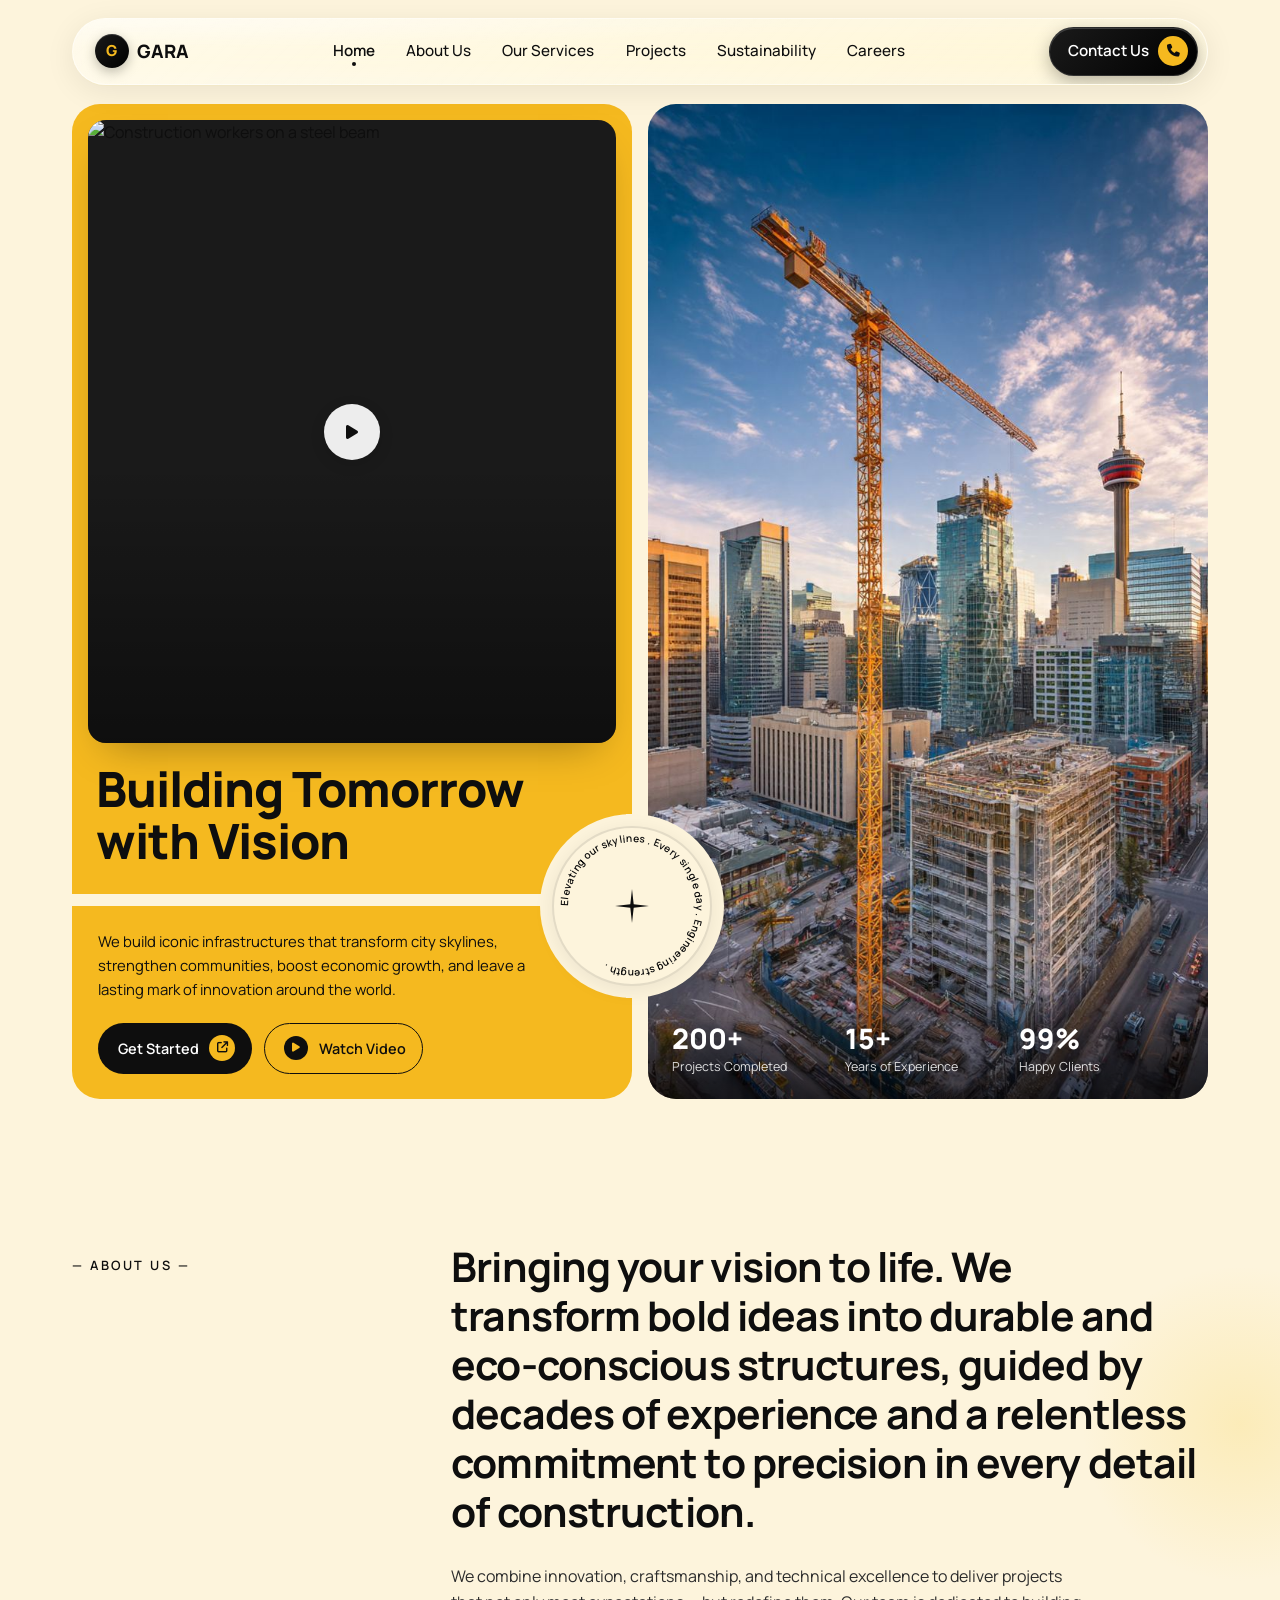
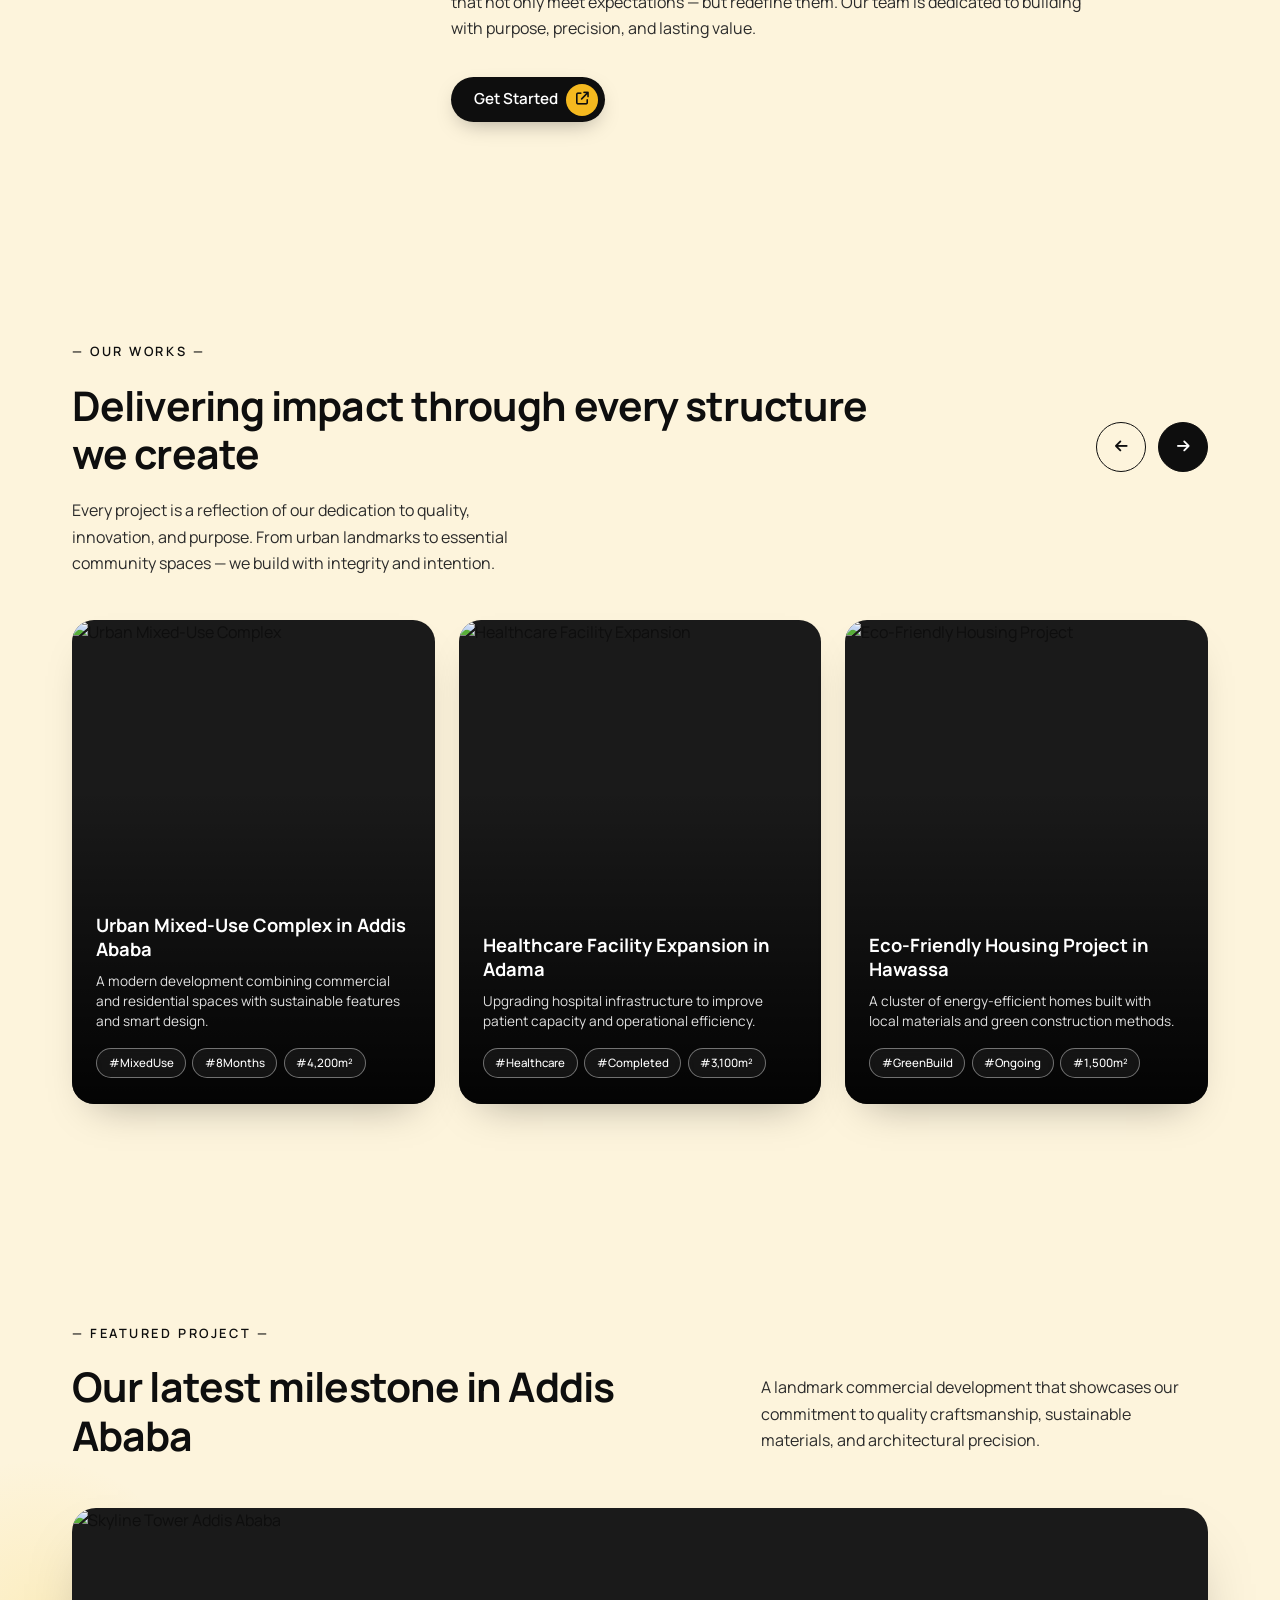
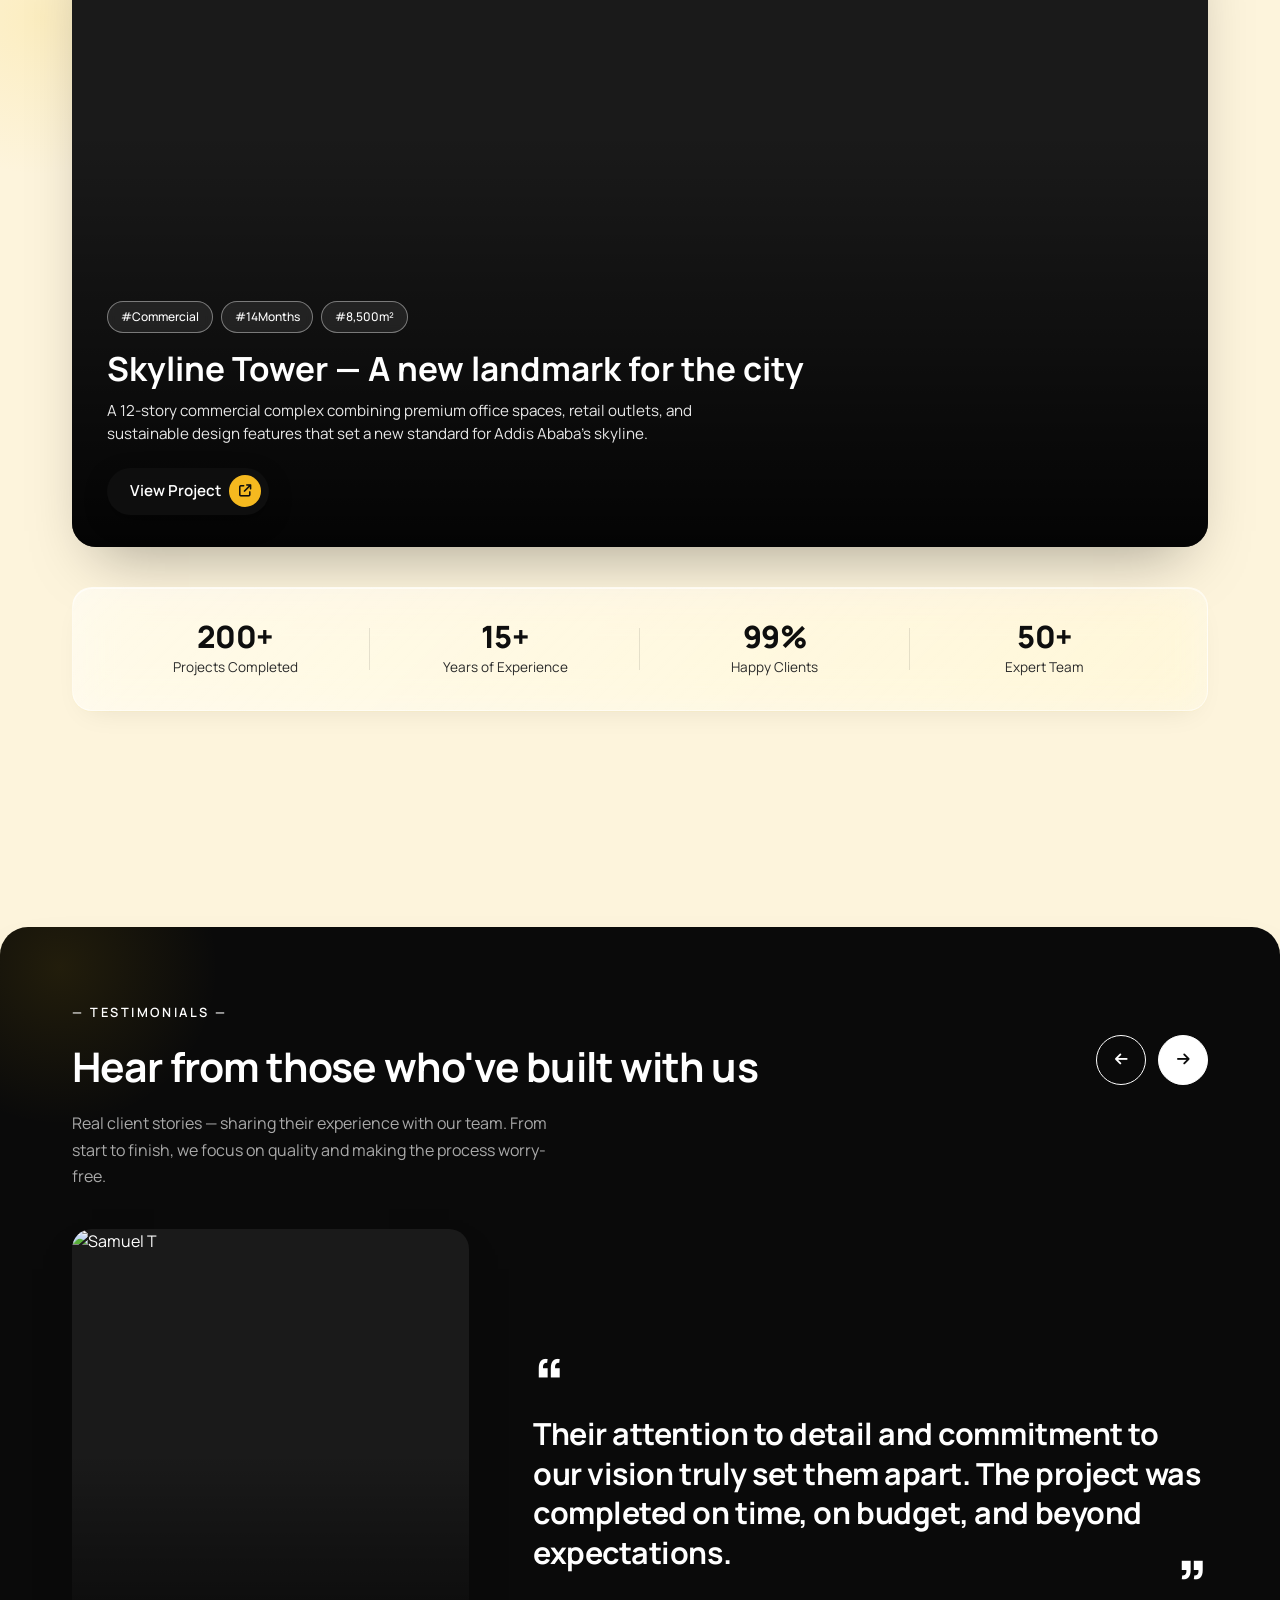
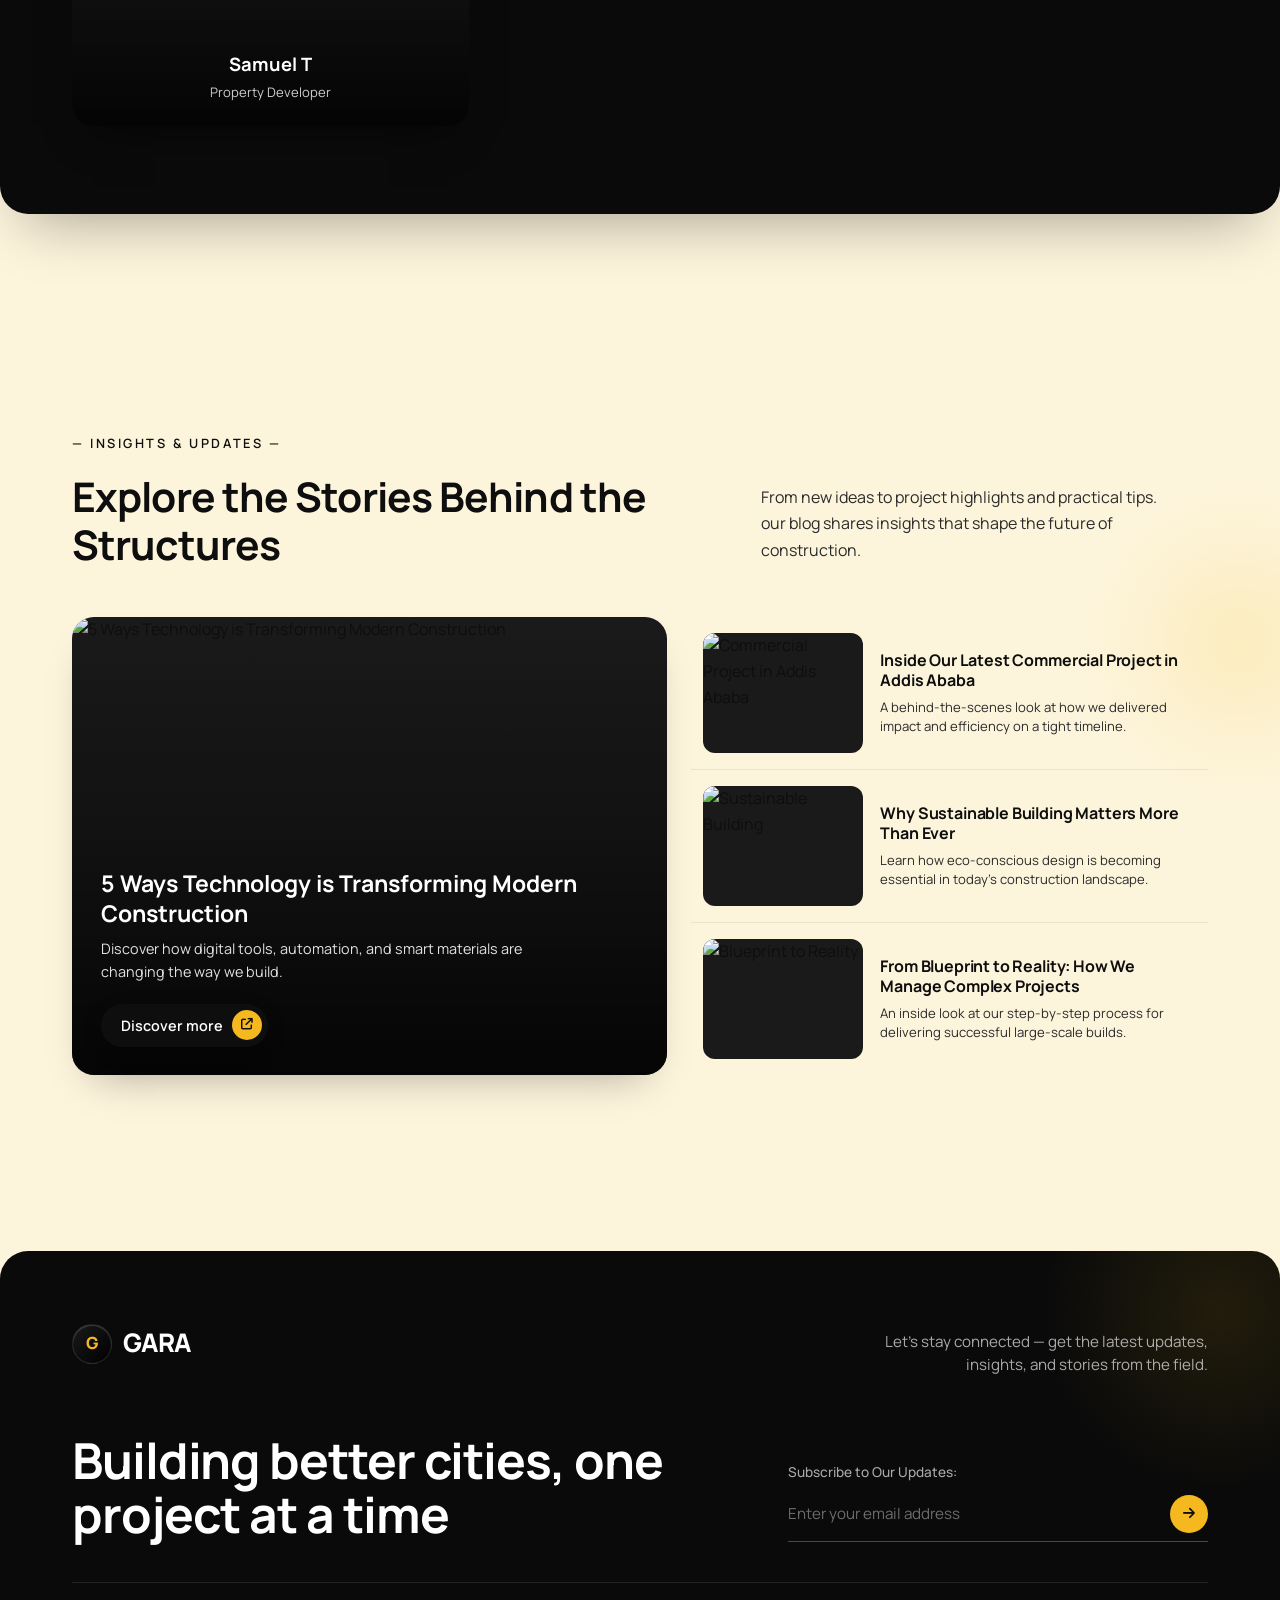
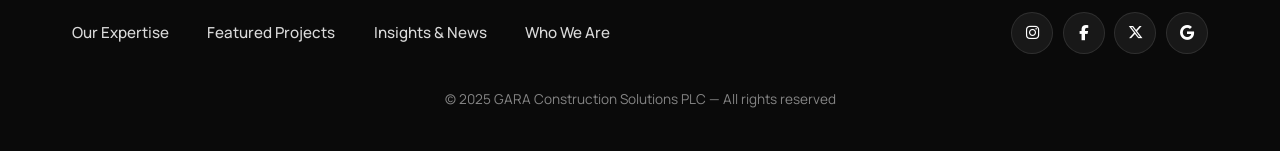
==== commit b38f09aa: "finished contact page and fixed responsiveness" ====
--- a/index.html
+++ b/index.html
@@ -18,11 +18,6 @@
                     <span class="logo-mark">G</span>
                     <span class="logo-text">GARA</span>
                 </a>
-                <button class="mobile-menu-toggle" aria-label="Toggle menu">
-                    <span></span>
-                    <span></span>
-                    <span></span>
-                </button>
                 <ul class="nav-pill-menu">
                     <li><a href="index.html" class="active">Home</a></li>
                     <li><a href="about.html">About Us</a></li>
@@ -31,6 +26,11 @@
                     <li><a href="blog.html">Sustainability</a></li>
                     <li><a href="contact.html">Careers</a></li>
                 </ul>
+                <button class="mobile-menu-toggle" aria-label="Toggle menu">
+                    <span></span>
+                    <span></span>
+                    <span></span>
+                </button>
                 <a href="contact.html" class="nav-pill-cta">
                     <span>Contact Us</span>
                     <span class="nav-pill-cta-icon"><i class="fas fa-phone"></i></span>
@@ -339,7 +339,7 @@
             </div>
             <div class="blog-layout">
                 <article class="blog-featured">
-                    <img src="https://images.unsplash.com/photo-1581094794329-c8112a89af12?w=1200&h=1400&fit=crop" alt="5 Ways Technology is Transforming Modern Construction">
+                    <img src="https://images.unsplash.com/photo-1503387762-592deb58ef4e?w=1200&h=900&fit=crop&q=85" alt="5 Ways Technology is Transforming Modern Construction">
                     <div class="blog-featured-overlay">
                         <h3 class="blog-featured-title">5 Ways Technology is Transforming Modern Construction</h3>
                         <p class="blog-featured-desc">Discover how digital tools, automation, and smart materials are changing the way we build.</p>
--- a/css/style.css
+++ b/css/style.css
@@ -40,6 +40,12 @@
     --shadow-md: 0 4px 6px rgba(0,0,0,0.1);
     --shadow-lg: 0 10px 25px rgba(0,0,0,0.15);
     --shadow-xl: 0 20px 40px rgba(0,0,0,0.2);
+
+    /* Hero palette (editorial sections) */
+    --hero-cream: #fdf4dc;
+    --hero-ink: #0e0e0e;
+    --hero-muted: #6b6b6b;
+    --hero-yellow: #f5c518;
 }
 
 /* ======== RESET & BASE STYLES ======== */
@@ -1640,43 +1646,44 @@
     transform: scale(1.05);
 }
 
-.blog-featured-overlay {
-    position: absolute;
-    left: 1.3rem;
-    right: 1.3rem;
-    bottom: 1.3rem;
-    display: flex;
-    flex-direction: column;
-    justify-content: flex-end;
-    padding: 1.4rem 1.5rem;
-    color: #fff;
-    z-index: 1;
-    background: linear-gradient(135deg, rgba(255, 255, 255, 0.18) 0%, rgba(255, 255, 255, 0.06) 100%);
-    backdrop-filter: blur(20px) saturate(180%);
-    -webkit-backdrop-filter: blur(20px) saturate(180%);
-    border: 1px solid rgba(255, 255, 255, 0.25);
-    border-radius: 18px;
-    box-shadow:
-        0 12px 30px -10px rgba(0, 0, 0, 0.4),
-        inset 0 1px 0 rgba(255, 255, 255, 0.3);
-    overflow: hidden;
-    transition: transform 0.3s ease, box-shadow 0.3s ease;
-}
-
-.blog-featured-overlay::before {
+/* Dark gradient so text is readable without a glass box */
+.blog-featured::after {
     content: '';
     position: absolute;
     inset: 0;
-    border-radius: inherit;
+    background: linear-gradient(to top, rgba(0,0,0,0.82) 0%, rgba(0,0,0,0.35) 50%, rgba(0,0,0,0) 100%);
     pointer-events: none;
-    background: radial-gradient(120% 80% at 0% 0%, rgba(255, 255, 255, 0.18) 0%, rgba(255, 255, 255, 0) 55%);
+    z-index: 0;
+}
+
+.blog-featured-overlay {
+    position: absolute;
+    left: 0;
+    right: 0;
+    bottom: 0;
+    display: flex;
+    flex-direction: column;
+    justify-content: flex-end;
+    padding: 1.8rem 1.8rem;
+    color: #fff;
+    z-index: 1;
+    background: none;
+    backdrop-filter: none;
+    -webkit-backdrop-filter: none;
+    border: none;
+    border-radius: 0;
+    box-shadow: none;
+    overflow: visible;
+    transition: none;
+}
+
+.blog-featured-overlay::before {
+    content: none;
 }
 
 .blog-featured:hover .blog-featured-overlay {
-    transform: translateY(-2px);
-    box-shadow:
-        0 16px 36px -10px rgba(0, 0, 0, 0.5),
-        inset 0 1px 0 rgba(255, 255, 255, 0.35);
+    transform: none;
+    box-shadow: none;
 }
 
 .blog-featured-title {
@@ -2303,143 +2310,7 @@
     }
 }
 
-@media (max-width: 768px) {
-    .nav-menu {
-        position: fixed;
-        left: -100%;
-        top: 0;
-        flex-direction: column;
-        background: white;
-        width: 80%;
-        max-width: 300px;
-        height: 100vh;
-        text-align: left;
-        transition: all 0.3s cubic-bezier(0.4, 0, 0.2, 1);
-        box-shadow: var(--shadow-xl);
-        padding: 5rem 2rem 2rem;
-        gap: 0;
-        z-index: 9999;
-        overflow-y: auto;
-    }
-    
-    .nav-menu a {
-        width: 100%;
-        padding: 1rem 0;
-        border-bottom: 1px solid #f0f0f0;
-        font-size: 1.1rem;
-    }
-    
-    .nav-menu.active {
-        left: 0;
-    }
-    
-    .mobile-menu-toggle {
-        display: flex;
-        z-index: 10000;
-        width: 44px;
-        height: 44px;
-        align-items: center;
-        justify-content: center;
-    }
-    
-    .navbar::before {
-        content: '';
-        position: fixed;
-        top: 0;
-        left: 0;
-        width: 100%;
-        height: 100%;
-        background: rgba(0, 0, 0, 0.5);
-        opacity: 0;
-        visibility: hidden;
-        transition: all 0.3s ease;
-        z-index: 9998;
-    }
-    
-    .navbar.menu-open::before {
-        opacity: 1;
-        visibility: visible;
-    }
-    
-    .hero-modern {
-        grid-template-columns: 1fr;
-        padding: 5rem 5% 3rem;
-        min-height: auto;
-        text-align: center;
-    }
-    
-    .hero-modern-content {
-        order: 1;
-    }
-    
-    .hero-modern-image {
-        order: 2;
-        max-width: 500px;
-        margin: 0 auto;
-    }
-    
-    .hero-badge {
-        display: inline-flex;
-        margin-bottom: 1.5rem;
-    }
-    
-    .hero-modern-title {
-        font-size: 3rem;
-    }
-    
-    .hero-modern-subtitle {
-        margin: 0 auto 2rem;
-    }
-    
-    .hero-modern-buttons {
-        justify-content: center;
-    }
-    
-    .hero-stats-minimal {
-        justify-content: center;
-        flex-wrap: wrap;
-        gap: 1.5rem;
-    }
-    
-    .hero-stat-divider {
-        display: none;
-    }
-    
-    .floating-card-1,
-    .floating-card-2 {
-        display: none;
-    }
-    
-    .desktop-break {
-        display: inline;
-    }
-    
-    .hero {
-        height: 70vh;
-    }
-    
-    .hero-title {
-        font-size: 2rem;
-    }
-    
-    .hero-buttons {
-        flex-direction: column;
-        align-items: center;
-    }
-    
-    .stats-grid {
-        grid-template-columns: repeat(2, 1fr);
-    }
-    
-    .newsletter-content {
-        flex-direction: column;
-        text-align: center;
-    }
-    
-    .newsletter-form {
-        max-width: 100%;
-    }
-}
+
 
 @media (max-width: 480px) {
     html {
@@ -4031,59 +3902,767 @@
 }
 
 .faq-section {
-    padding: var(--spacing-xl) 0;
-}
-
-.faq-grid {
-    max-width: 900px;
+    padding: 6.5rem 0 7rem;
+    background: var(--hero-cream);
+    color: var(--hero-ink);
+    position: relative;
+    overflow: hidden;
+}
+
+.faq-section::before {
+    content: '';
+    position: absolute;
+    top: 30%;
+    right: -120px;
+    width: 320px;
+    height: 320px;
+    border-radius: 50%;
+    background: radial-gradient(circle, rgba(245, 197, 24, 0.12) 0%, rgba(245, 197, 24, 0) 70%);
+    pointer-events: none;
+}
+
+.faq-header {
+    display: grid;
+    grid-template-columns: 1.4fr 1fr;
+    gap: clamp(2rem, 5vw, 4.5rem);
+    align-items: flex-end;
+    margin-bottom: 3.5rem;
+    position: relative;
+    z-index: 1;
+}
+
+.faq-header-text {
+    min-width: 0;
+}
+
+.faq-eyebrow {
+    display: inline-block;
+    font-family: var(--font-heading);
+    font-size: 0.8rem;
+    font-weight: 600;
+    letter-spacing: 0.2em;
+    text-transform: uppercase;
+    color: var(--hero-ink);
+    margin-bottom: 1.25rem;
+}
+
+.faq-title {
+    font-family: var(--font-heading);
+    font-weight: 700;
+    font-size: clamp(1.7rem, 3.4vw, 2.55rem);
+    line-height: 1.18;
+    letter-spacing: -0.022em;
+    color: var(--hero-ink);
+    margin: 0;
+    max-width: 620px;
+}
+
+.faq-sub {
+    font-size: 1rem;
+    line-height: 1.65;
+    color: var(--hero-muted);
+    max-width: 380px;
+    margin: 0;
+    padding-bottom: 0.4rem;
+}
+
+.faq-list {
+    max-width: 1180px;
     margin: 0 auto;
+    position: relative;
+    z-index: 1;
 }
 
 .faq-item {
-    background: white;
-    margin-bottom: var(--spacing-sm);
-    border-radius: 10px;
-    box-shadow: var(--shadow-sm);
-    overflow: hidden;
+    border-top: 1px solid rgba(0, 0, 0, 0.12);
+}
+
+.faq-item:last-child {
+    border-bottom: 1px solid rgba(0, 0, 0, 0.12);
 }
 
 .faq-question {
-    padding: var(--spacing-md);
+    width: 100%;
+    background: transparent;
+    border: none;
+    padding: 1.6rem 0;
     display: flex;
     justify-content: space-between;
     align-items: center;
+    gap: 1.5rem;
     cursor: pointer;
-    transition: var(--transition-fast);
+    text-align: left;
+    font-family: inherit;
+    transition: opacity 0.2s ease;
 }
 
 .faq-question:hover {
-    background: var(--background-light);
+    opacity: 0.7;
 }
 
 .faq-question h3 {
-    color: var(--primary-color);
-    font-size: 1.1rem;
-}
-
-.faq-question i {
-    color: var(--secondary-color);
-    transition: var(--transition-fast);
-}
-
-.faq-item.active .faq-question i {
-    transform: rotate(180deg);
+    font-family: var(--font-heading);
+    font-weight: 600;
+    font-size: clamp(1.05rem, 1.6vw, 1.25rem);
+    line-height: 1.35;
+    color: var(--hero-ink);
+    margin: 0;
+    letter-spacing: -0.01em;
+}
+
+.faq-arrow {
+    flex-shrink: 0;
+    width: 44px;
+    height: 44px;
+    border-radius: 50%;
+    background: var(--hero-ink);
+    color: #fff;
+    display: inline-flex;
+    align-items: center;
+    justify-content: center;
+    font-size: 0.95rem;
+    transition: transform 0.35s ease, background 0.2s ease;
+}
+
+.faq-item.active .faq-arrow {
+    transform: rotate(45deg);
+    background: var(--hero-yellow);
+    color: var(--hero-ink);
 }
 
 .faq-answer {
-    padding: 0 var(--spacing-md);
     max-height: 0;
     overflow: hidden;
-    transition: max-height 0.3s ease;
+    transition: max-height 0.4s ease, padding 0.4s ease;
+    padding: 0;
 }
 
 .faq-item.active .faq-answer {
-    padding: var(--spacing-md);
     max-height: 500px;
+    padding: 0 4rem 1.6rem 0;
+}
+
+.faq-answer p {
+    font-size: 1rem;
+    line-height: 1.65;
+    color: var(--hero-muted);
+    margin: 0;
+    max-width: 780px;
+}
+
+@media (max-width: 992px) {
+    .faq-header {
+        grid-template-columns: 1fr;
+        gap: 1.2rem;
+        align-items: flex-start;
+    }
+    .faq-sub {
+        max-width: 100%;
+        padding-bottom: 0;
+    }
+    .faq-item.active .faq-answer {
+        padding-right: 3.5rem;
+    }
+}
+
+@media (max-width: 600px) {
+    .faq-section {
+        padding: 4.5rem 0 5rem;
+    }
+    .faq-question {
+        padding: 1.25rem 0;
+        gap: 1rem;
+    }
+    .faq-arrow {
+        width: 38px;
+        height: 38px;
+        font-size: 0.85rem;
+    }
+    .faq-item.active .faq-answer {
+        padding: 0 3rem 1.25rem 0;
+    }
+}
+
+/* ======== PAGE BANNER EDITORIAL (contact page) ======== */
+.page-banner-editorial {
+    min-height: 42vh;
+    display: flex;
+    align-items: center;
+    background: var(--hero-cream);
+    position: relative;
+    overflow: hidden;
+    padding: 8rem 0 4rem;
+}
+
+.page-banner-editorial::before {
+    content: '';
+    position: absolute;
+    top: 10%;
+    left: -100px;
+    width: 300px;
+    height: 300px;
+    border-radius: 50%;
+    background: radial-gradient(circle, rgba(245, 197, 24, 0.12) 0%, rgba(245, 197, 24, 0) 70%);
+    pointer-events: none;
+}
+
+.page-banner-editorial .container {
+    position: relative;
+    z-index: 1;
+}
+
+.banner-editorial-header {
+    display: grid;
+    grid-template-columns: 1.4fr 1fr;
+    gap: clamp(2rem, 5vw, 4.5rem);
+    align-items: flex-end;
+}
+
+.banner-editorial-text {
+    min-width: 0;
+}
+
+.banner-editorial-eyebrow {
+    display: inline-block;
+    font-family: var(--font-heading);
+    font-size: 0.8rem;
+    font-weight: 600;
+    letter-spacing: 0.2em;
+    text-transform: uppercase;
+    color: var(--hero-ink);
+    margin-bottom: 1.25rem;
+}
+
+.banner-editorial-title {
+    font-family: var(--font-heading);
+    font-weight: 700;
+    font-size: clamp(2rem, 4.2vw, 3.2rem);
+    line-height: 1.1;
+    letter-spacing: -0.022em;
+    color: var(--hero-ink);
+    margin: 0;
+    max-width: 700px;
+}
+
+.banner-editorial-sub {
+    font-size: 1rem;
+    line-height: 1.65;
+    color: var(--hero-muted);
+    max-width: 380px;
+    margin: 0;
+    padding-bottom: 0.4rem;
+}
+
+@media (max-width: 992px) {
+    .banner-editorial-header {
+        grid-template-columns: 1fr;
+        gap: 1.2rem;
+        align-items: flex-start;
+    }
+    .banner-editorial-sub {
+        max-width: 100%;
+        padding-bottom: 0;
+    }
+}
+
+/* ======== CONTACT SECTION ======== */
+.contact-section {
+    padding: 0 0 6rem;
+    background: var(--hero-cream);
+    color: var(--hero-ink);
+    position: relative;
+    overflow: hidden;
+}
+
+.contact-header {
+    display: grid;
+    grid-template-columns: 1.4fr 1fr;
+    gap: clamp(2rem, 5vw, 4.5rem);
+    align-items: flex-end;
+    margin-bottom: 3rem;
+    position: relative;
+    z-index: 1;
+}
+
+.contact-header-text {
+    min-width: 0;
+}
+
+.contact-eyebrow {
+    display: inline-block;
+    font-family: var(--font-heading);
+    font-size: 0.8rem;
+    font-weight: 600;
+    letter-spacing: 0.2em;
+    text-transform: uppercase;
+    color: var(--hero-ink);
+    margin-bottom: 1.25rem;
+}
+
+.contact-title {
+    font-family: var(--font-heading);
+    font-weight: 700;
+    font-size: clamp(1.7rem, 3.4vw, 2.55rem);
+    line-height: 1.18;
+    letter-spacing: -0.022em;
+    color: var(--hero-ink);
+    margin: 0;
+    max-width: 620px;
+}
+
+.contact-sub {
+    font-size: 1rem;
+    line-height: 1.65;
+    color: var(--hero-muted);
+    max-width: 380px;
+    margin: 0;
+    padding-bottom: 0.4rem;
+}
+
+.contact-grid {
+    display: grid;
+    grid-template-columns: 1.3fr 1fr;
+    gap: clamp(1.5rem, 3vw, 2.5rem);
+    align-items: flex-start;
+    position: relative;
+    z-index: 1;
+}
+
+.contact-form-card,
+.contact-info-card {
+    background: #ffffff;
+    border-radius: 24px;
+    padding: 2.2rem 2.2rem 2.6rem;
+    box-shadow: 0 12px 40px -15px rgba(0, 0, 0, 0.08);
+    border: 1px solid rgba(0, 0, 0, 0.045);
+}
+
+.contact-card-title {
+    font-family: var(--font-heading);
+    font-weight: 700;
+    font-size: clamp(1.15rem, 1.8vw, 1.45rem);
+    margin: 0 0 0.4rem;
+    color: var(--hero-ink);
+    letter-spacing: -0.01em;
+}
+
+.contact-card-desc {
+    font-size: 0.9rem;
+    line-height: 1.55;
+    color: var(--hero-muted);
+    margin: 0 0 1.8rem;
+}
+
+.contact-form {
+    display: flex;
+    flex-direction: column;
+    gap: 1.1rem;
+}
+
+.form-row {
+    display: grid;
+    grid-template-columns: 1fr 1fr;
+    gap: 1rem;
+}
+
+.form-group {
+    display: flex;
+    flex-direction: column;
+    gap: 0.35rem;
+}
+
+.form-group label {
+    font-size: 0.82rem;
+    font-weight: 600;
+    color: var(--hero-ink);
+    letter-spacing: 0.01em;
+}
+
+.form-group input,
+.form-group select,
+.form-group textarea {
+    font-family: var(--font-primary);
+    font-size: 0.95rem;
+    padding: 0.7rem 0.9rem;
+    border: 1px solid rgba(0, 0, 0, 0.12);
+    border-radius: 12px;
+    background: #fff;
+    color: var(--hero-ink);
+    outline: none;
+    transition: border-color 0.2s ease, box-shadow 0.2s ease;
+}
+
+.form-group input:focus,
+.form-group select:focus,
+.form-group textarea:focus {
+    border-color: var(--hero-yellow);
+    box-shadow: 0 0 0 3px rgba(245, 197, 24, 0.15);
+}
+
+.form-group textarea {
+    resize: vertical;
+    min-height: 100px;
+}
+
+.checkbox-group {
+    flex-direction: row;
+    align-items: center;
+    gap: 0.65rem;
+}
+
+.checkbox-group input {
+    width: 18px;
+    height: 18px;
+    accent-color: var(--hero-yellow);
+}
+
+.checkbox-group label {
+    font-weight: 400;
+    font-size: 0.88rem;
+    color: var(--hero-muted);
+}
+
+.contact-submit {
+    display: inline-flex;
+    align-items: center;
+    gap: 0.55rem;
+    background: var(--hero-ink);
+    color: #fff;
+    border: none;
+    font-family: var(--font-primary);
+    font-weight: 600;
+    font-size: 0.95rem;
+    padding: 0.45rem 0.45rem 0.45rem 1.4rem;
+    border-radius: 999px;
+    align-self: flex-start;
+    cursor: pointer;
+    transition: transform 0.2s ease, background 0.2s ease, box-shadow 0.2s ease;
+    box-shadow: 0 8px 22px rgba(0, 0, 0, 0.25);
+}
+
+.contact-submit:hover {
+    transform: translateY(-1px);
+    background: #222;
+    box-shadow: 0 12px 28px rgba(0, 0, 0, 0.3);
+}
+
+.contact-submit-arrow {
+    width: 32px;
+    height: 32px;
+    border-radius: 50%;
+    background: var(--hero-yellow);
+    color: var(--hero-ink);
+    display: inline-flex;
+    align-items: center;
+    justify-content: center;
+    font-size: 0.78rem;
+}
+
+.contact-info-card {
+    display: flex;
+    flex-direction: column;
+    gap: 0;
+}
+
+.contact-info-list {
+    display: flex;
+    flex-direction: column;
+    margin-bottom: 1.5rem;
+}
+
+.contact-info-item {
+    display: flex;
+    align-items: flex-start;
+    gap: 1rem;
+    padding: 1.1rem 0;
+    border-bottom: 1px solid rgba(0, 0, 0, 0.07);
+}
+
+.contact-info-item:first-child {
+    padding-top: 0;
+}
+
+.contact-info-item:last-child {
+    border-bottom: none;
+    padding-bottom: 0;
+}
+
+.contact-info-icon {
+    flex-shrink: 0;
+    width: 42px;
+    height: 42px;
+    border-radius: 50%;
+    background: var(--hero-ink);
+    color: #fff;
+    display: flex;
+    align-items: center;
+    justify-content: center;
+    font-size: 0.95rem;
+}
+
+.contact-info-text {
+    display: flex;
+    flex-direction: column;
+    gap: 0.15rem;
+    padding-top: 0.25rem;
+}
+
+.contact-info-text strong {
+    font-weight: 600;
+    font-size: 0.95rem;
+    color: var(--hero-ink);
+}
+
+.contact-info-text span {
+    font-size: 0.88rem;
+    line-height: 1.5;
+    color: var(--hero-muted);
+}
+
+.contact-social {
+    margin-top: auto;
+    padding-top: 1.25rem;
+}
+
+.contact-social h4 {
+    font-family: var(--font-heading);
+    font-weight: 600;
+    font-size: 0.95rem;
+    margin: 0 0 0.75rem;
+    color: var(--hero-ink);
+}
+
+.contact-social-links {
+    display: flex;
+    gap: 0.65rem;
+}
+
+.contact-social-links a {
+    width: 38px;
+    height: 38px;
+    border-radius: 50%;
+    background: var(--hero-ink);
+    color: #fff;
+    display: flex;
+    align-items: center;
+    justify-content: center;
+    font-size: 0.95rem;
+    text-decoration: none;
+    transition: background 0.2s ease, transform 0.2s ease;
+}
+
+.contact-social-links a:hover {
+    background: var(--hero-yellow);
+    color: var(--hero-ink);
+    transform: translateY(-2px);
+}
+
+.form-message {
+    display: flex;
+    align-items: center;
+    gap: 0.75rem;
+    padding: 1rem 1.2rem;
+    border-radius: 12px;
+    margin-top: 1rem;
+    font-size: 0.9rem;
+}
+
+.form-message.success {
+    background: rgba(34, 197, 94, 0.1);
+    border: 1px solid rgba(34, 197, 94, 0.2);
+    color: #166534;
+}
+
+.form-message.error {
+    background: rgba(239, 68, 68, 0.1);
+    border: 1px solid rgba(239, 68, 68, 0.2);
+    color: #991b1b;
+}
+
+.form-message i {
+    font-size: 1.2rem;
+}
+
+@media (max-width: 992px) {
+    .contact-header {
+        grid-template-columns: 1fr;
+        gap: 1.2rem;
+        align-items: flex-start;
+    }
+    .contact-sub {
+        max-width: 100%;
+        padding-bottom: 0;
+    }
+    .contact-grid {
+        grid-template-columns: 1fr;
+    }
+}
+
+@media (max-width: 600px) {
+    .contact-section {
+        padding: 0 0 4.5rem;
+    }
+    .contact-form-card,
+    .contact-info-card {
+        padding: 1.5rem 1.3rem 1.8rem;
+    }
+    .form-row {
+        grid-template-columns: 1fr;
+    }
+}
+
+/* ======== MAP SECTION EDITORIAL ======== */
+.map-section-editorial {
+    padding: 0 0 6.5rem;
+    background: var(--hero-cream);
+    color: var(--hero-ink);
+}
+
+.map-header {
+    display: grid;
+    grid-template-columns: 1.4fr 1fr;
+    gap: clamp(2rem, 5vw, 4.5rem);
+    align-items: flex-end;
+    margin-bottom: 2.5rem;
+}
+
+.map-header-text {
+    min-width: 0;
+}
+
+.map-eyebrow {
+    display: inline-block;
+    font-family: var(--font-heading);
+    font-size: 0.8rem;
+    font-weight: 600;
+    letter-spacing: 0.2em;
+    text-transform: uppercase;
+    color: var(--hero-ink);
+    margin-bottom: 1.25rem;
+}
+
+.map-title {
+    font-family: var(--font-heading);
+    font-weight: 700;
+    font-size: clamp(1.7rem, 3.4vw, 2.55rem);
+    line-height: 1.18;
+    letter-spacing: -0.022em;
+    color: var(--hero-ink);
+    margin: 0;
+    max-width: 620px;
+}
+
+.map-sub {
+    font-size: 1rem;
+    line-height: 1.65;
+    color: var(--hero-muted);
+    max-width: 380px;
+    margin: 0;
+    padding-bottom: 0.4rem;
+}
+
+.map-card {
+    border-radius: 24px;
+    overflow: hidden;
+    box-shadow: 0 20px 50px -20px rgba(0, 0, 0, 0.15);
+    border: 1px solid rgba(0, 0, 0, 0.045);
+    background: #1a1a1a;
+}
+
+.map-card iframe {
+    display: block;
+    width: 100%;
+    height: 480px;
+}
+
+@media (max-width: 992px) {
+    .map-header {
+        grid-template-columns: 1fr;
+        gap: 1.2rem;
+        align-items: flex-start;
+    }
+    .map-sub {
+        max-width: 100%;
+        padding-bottom: 0;
+    }
+    .map-card iframe {
+        height: 340px;
+    }
+}
+
+@media (max-width: 600px) {
+    .map-section-editorial {
+        padding: 0 0 4.5rem;
+    }
+    .map-card iframe {
+        height: 260px;
+    }
+}
+
+/* ======== DOWNLOAD CTA CARD ======== */
+.download-cta-card {
+    padding: 0 0 6.5rem;
+    background: var(--hero-cream);
+}
+
+.download-card {
+    display: flex;
+    align-items: center;
+    gap: clamp(1.2rem, 2.5vw, 2rem);
+    background: linear-gradient(135deg, rgba(255, 255, 255, 0.6) 0%, rgba(255, 255, 255, 0.3) 100%);
+    backdrop-filter: blur(20px) saturate(180%);
+    -webkit-backdrop-filter: blur(20px) saturate(180%);
+    border: 1px solid rgba(255, 255, 255, 0.5);
+    border-radius: 20px;
+    padding: 1.8rem 2rem 1.8rem 2.2rem;
+    box-shadow:
+        0 12px 30px -15px rgba(0, 0, 0, 0.1),
+        inset 0 1px 0 rgba(255, 255, 255, 0.6);
+}
+
+.download-card-icon {
+    flex-shrink: 0;
+    width: 56px;
+    height: 56px;
+    border-radius: 50%;
+    background: var(--hero-yellow);
+    color: var(--hero-ink);
+    display: flex;
+    align-items: center;
+    justify-content: center;
+    font-size: 1.35rem;
+}
+
+.download-card-text {
+    flex: 1;
+    min-width: 0;
+}
+
+.download-card-text h3 {
+    font-family: var(--font-heading);
+    font-weight: 700;
+    font-size: clamp(1.15rem, 2vw, 1.5rem);
+    margin: 0 0 0.25rem;
+    color: var(--hero-ink);
+    letter-spacing: -0.01em;
+}
+
+.download-card-text p {
+    font-size: 0.9rem;
+    line-height: 1.5;
+    color: var(--hero-muted);
+    margin: 0;
+}
+
+@media (max-width: 600px) {
+    .download-cta-card {
+        padding: 0 0 4.5rem;
+    }
+    .download-card {
+        flex-direction: column;
+        text-align: center;
+        padding: 1.8rem 1.5rem;
+    }
 }
 
 .download-cta {
@@ -4200,6 +4779,7 @@
 
 .nav-pill-wrap .container {
     pointer-events: auto;
+    position: relative;
 }
 
 .nav-pill {
@@ -4275,7 +4855,8 @@
 }
 
 .nav-pill-menu {
-    position: relative;
+    position: static;
+    transform: none;
     z-index: 1;
     display: flex;
     align-items: center;
@@ -4283,6 +4864,9 @@
     list-style: none;
     margin: 0;
     padding: 0;
+    pointer-events: auto;
+    flex: 1;
+    justify-content: center;
 }
 
 .nav-pill-menu a {
@@ -4789,12 +5373,8 @@
 }
 
 @media (max-width: 992px) {
-    .nav-pill-wrap {
-        position: fixed;
-        padding-top: 0.75rem;
-    }
     .hero-arkonex {
-        padding: 2.5rem 0 2.5rem;
+        padding: 5rem 0 2.5rem;
         min-height: auto;
     }
     .hero-grid {
@@ -4804,19 +5384,31 @@
     .hero-col-left,
     .hero-col-right {
         padding: 0;
+    }
+    .hero-col-right {
+        order: -1;
     }
     .hero-card-top {
         height: auto;
         min-height: 0;
         border-radius: 28px;
     }
+    .hero-card-top::after {
+        display: none;
+    }
+    .hero-card-white::before,
+    .hero-card-white::after {
+        display: none;
+    }
     .hero-media-frame {
         flex: 0 0 auto;
         aspect-ratio: 16 / 9;
     }
-    .hero-card-text { border-radius: 28px; }
+    .hero-card-text {
+        border-radius: 28px;
+    }
     .hero-card-trolly {
-        min-height: 380px;
+        min-height: 300px;
         border-radius: 28px;
     }
     .hero-circle {
@@ -4825,71 +5417,165 @@
         left: auto;
         transform: none;
         margin: -1.5rem auto 0;
-        width: 140px;
-        height: 140px;
+        width: 120px;
+        height: 120px;
+    }
+    .hero-circle-rotate svg text {
+        font-size: 11px;
+    }
+    .hero-circle-core {
+        width: 38px;
+        height: 38px;
+    }
+    .hero-circle-star {
+        width: 26px;
+        height: 26px;
+    }
+    .hero-cta-row {
+        gap: 0.6rem;
+    }
+
+    .nav-pill-wrap {
+        padding-top: 0.75rem;
+    }
+    .nav-pill {
+        padding: 0.5rem 0.55rem 0.5rem 1.2rem;
+        overflow: visible;
+    }
+    .nav-pill-cta {
+        display: none;
     }
     .nav-pill-menu {
         position: fixed;
         top: 0;
+        left: auto;
         right: -100%;
+        transform: none;
         width: 280px;
         height: 100vh;
-        background: linear-gradient(180deg, rgba(255, 255, 255, 0.72) 0%, rgba(255, 255, 255, 0.5) 100%);
+        background: linear-gradient(180deg, rgba(255, 255, 255, 0.95) 0%, rgba(255, 255, 255, 0.88) 100%);
         backdrop-filter: blur(24px) saturate(180%);
         -webkit-backdrop-filter: blur(24px) saturate(180%);
         border-left: 1px solid rgba(255, 255, 255, 0.55);
         flex-direction: column;
         align-items: stretch;
+        justify-content: flex-start;
         padding: 5rem 2rem 2rem;
-        box-shadow: -10px 0 40px -10px rgba(0,0,0,0.18);
+        box-shadow: -10px 0 40px -10px rgba(0, 0, 0, 0.18);
         transition: right 0.35s cubic-bezier(0.4, 0, 0.2, 1);
         z-index: 1000;
         overflow-y: auto;
         display: flex;
         gap: 0;
-    }
-    .nav-pill-menu.active { right: 0; }
-    .nav-pill-menu li { width: 100%; }
+        flex: none;
+    }
+    .nav-pill-menu.active {
+        right: 0;
+    }
+    .nav-pill-menu li {
+        width: 100%;
+    }
     .nav-pill-menu a {
         display: block;
         padding: 1rem 0.5rem;
         font-size: 1.05rem;
         border-bottom: 1px solid rgba(0, 0, 0, 0.06);
     }
-    .nav-pill-menu a::after { display: none; }
+    .nav-pill-menu a::after {
+        display: none;
+    }
     .mobile-menu-toggle {
-        display: flex;
+        display: flex !important;
+        flex-direction: column;
+        align-items: center;
+        justify-content: center;
+        gap: 5px;
+        background: var(--hero-ink);
+        border: none;
+        cursor: pointer;
+        padding: 0.65rem;
+        border-radius: 50%;
+        width: 42px;
+        height: 42px;
         z-index: 1001;
-    }
-    .mobile-menu-toggle.active span:nth-child(1) { transform: rotate(45deg) translate(5px, 5px); }
-    .mobile-menu-toggle.active span:nth-child(2) { opacity: 0; }
-    .mobile-menu-toggle.active span:nth-child(3) { transform: rotate(-45deg) translate(7px, -6px); }
-    .nav-pill { padding: 0.55rem 0.6rem 0.55rem 1.2rem; }
+        box-shadow: 0 4px 14px rgba(0, 0, 0, 0.12);
+    }
+    .mobile-menu-toggle span {
+        display: block;
+        width: 20px;
+        height: 2.5px;
+        border-radius: 3px;
+        background: var(--hero-yellow);
+        transition: all 0.3s ease;
+        transform-origin: center;
+    }
+    .mobile-menu-toggle.active span:nth-child(1) {
+        transform: rotate(45deg) translate(5px, 5px);
+    }
+    .mobile-menu-toggle.active span:nth-child(2) {
+        opacity: 0;
+    }
+    .mobile-menu-toggle.active span:nth-child(3) {
+        transform: rotate(-45deg) translate(7px, -6px);
+    }
     .mobile-menu-overlay {
         display: none;
         position: fixed;
-        top: 0; left: 0;
+        top: 0;
+        left: 0;
         width: 100%;
         height: 100vh;
-        background: rgba(0,0,0,0.5);
+        background: rgba(0, 0, 0, 0.5);
         z-index: 999;
     }
-    .mobile-menu-overlay.active { display: block; }
+    .mobile-menu-overlay.active {
+        display: block;
+    }
 }
 
 @media (max-width: 600px) {
-    .hero-arkonex-title { font-size: clamp(1.7rem, 7vw, 2.2rem); }
-    .hero-card-top { padding-bottom: 1.5rem; }
-    .hero-card-text { padding: 1.4rem 1.3rem; }
+    .hero-arkonex {
+        padding: 4.5rem 0 2rem;
+    }
+    .hero-arkonex-title {
+        font-size: clamp(1.6rem, 7vw, 2rem);
+        padding: 0 0.3rem;
+    }
+    .hero-card-top {
+        padding: 0.7rem 0.7rem 1.2rem;
+    }
+    .hero-card-text {
+        padding: 1.2rem 1.1rem 1.3rem;
+    }
+    .hero-arkonex-desc {
+        font-size: 0.88rem;
+    }
+    .hero-btn {
+        padding: 0.6rem 0.8rem 0.6rem 1rem;
+        font-size: 0.85rem;
+    }
+    .hero-card-trolly {
+        min-height: 240px;
+    }
     .hero-trolly-stats {
         grid-template-columns: repeat(3, 1fr);
-        padding: 1.1rem 1rem 1rem;
-        gap: 0.4rem;
-    }
-    .trolly-stat strong { font-size: 1.15rem; }
-    .trolly-stat span { font-size: 0.65rem; }
-    .nav-pill-cta span:first-child { display: none; }
-    .nav-pill-cta { padding: 0.45rem; }
-    .nav-pill-cta-icon { width: 34px; height: 34px; }
-}
-
+        padding: 1rem 0.8rem 0.9rem;
+        gap: 0.3rem;
+    }
+    .trolly-stat strong {
+        font-size: 1.1rem;
+    }
+    .trolly-stat span {
+        font-size: 0.62rem;
+    }
+    .hero-circle {
+        display: none;
+    }
+    .nav-pill {
+        padding: 0.45rem 0.5rem 0.45rem 1rem;
+    }
+    .nav-pill-cta {
+        display: none;
+    }
+}
+
--- a/css/mobile-enhancements.css
+++ b/css/mobile-enhancements.css
@@ -701,28 +701,10 @@
    NAVIGATION MOBILE ENHANCEMENTS
    ======================================== */
 
-@media (max-width: 768px) {
-    .mobile-menu-toggle {
-        display: flex !important;
-        flex-direction: column;
-        gap: 4px;
-        background: none;
-        border: none;
-        cursor: pointer;
-        padding: 0.5rem;
-        z-index: 1001;
-    }
-    
-    .mobile-menu-toggle span {
-        display: block;
-        width: 25px;
-        height: 3px;
-        background: #1e3a5f;
-        transition: all 0.3s ease;
-    }
-    
+@media (max-width: 992px) {
     .mobile-menu-toggle.active span:nth-child(1) {
         transform: rotate(45deg) translate(5px, 5px);
+        background: var(--hero-yellow);
     }
     
     .mobile-menu-toggle.active span:nth-child(2) {
@@ -731,60 +713,7 @@
     
     .mobile-menu-toggle.active span:nth-child(3) {
         transform: rotate(-45deg) translate(7px, -6px);
-    }
-    
-    .nav-menu {
-        position: fixed;
-        top: 0;
-        right: -100%;
-        width: 280px;
-        height: 100vh;
-        background: white;
-        flex-direction: column;
-        padding: 5rem 2rem 2rem;
-        box-shadow: -2px 0 10px rgba(0,0,0,0.1);
-        transition: right 0.3s ease;
-        z-index: 1000;
-        overflow-y: auto;
-    }
-    
-    .nav-menu.active {
-        right: 0;
-    }
-    
-    .nav-menu li {
-        width: 100%;
-        margin: 0;
-    }
-    
-    .nav-menu a {
-        display: block;
-        padding: 1rem;
-        font-size: 1.1rem;
-        border-bottom: 1px solid #f0f0f0;
-    }
-    
-    .nav-menu .btn-contact {
-        margin-top: 1rem;
-        text-align: center;
-        border-radius: 8px;
-        border: none;
-    }
-    
-    /* Mobile menu overlay */
-    .mobile-menu-overlay {
-        display: none;
-        position: fixed;
-        top: 0;
-        left: 0;
-        width: 100%;
-        height: 100vh;
-        background: rgba(0,0,0,0.5);
-        z-index: 999;
-    }
-    
-    .mobile-menu-overlay.active {
-        display: block;
+        background: var(--hero-yellow);
     }
 }
 
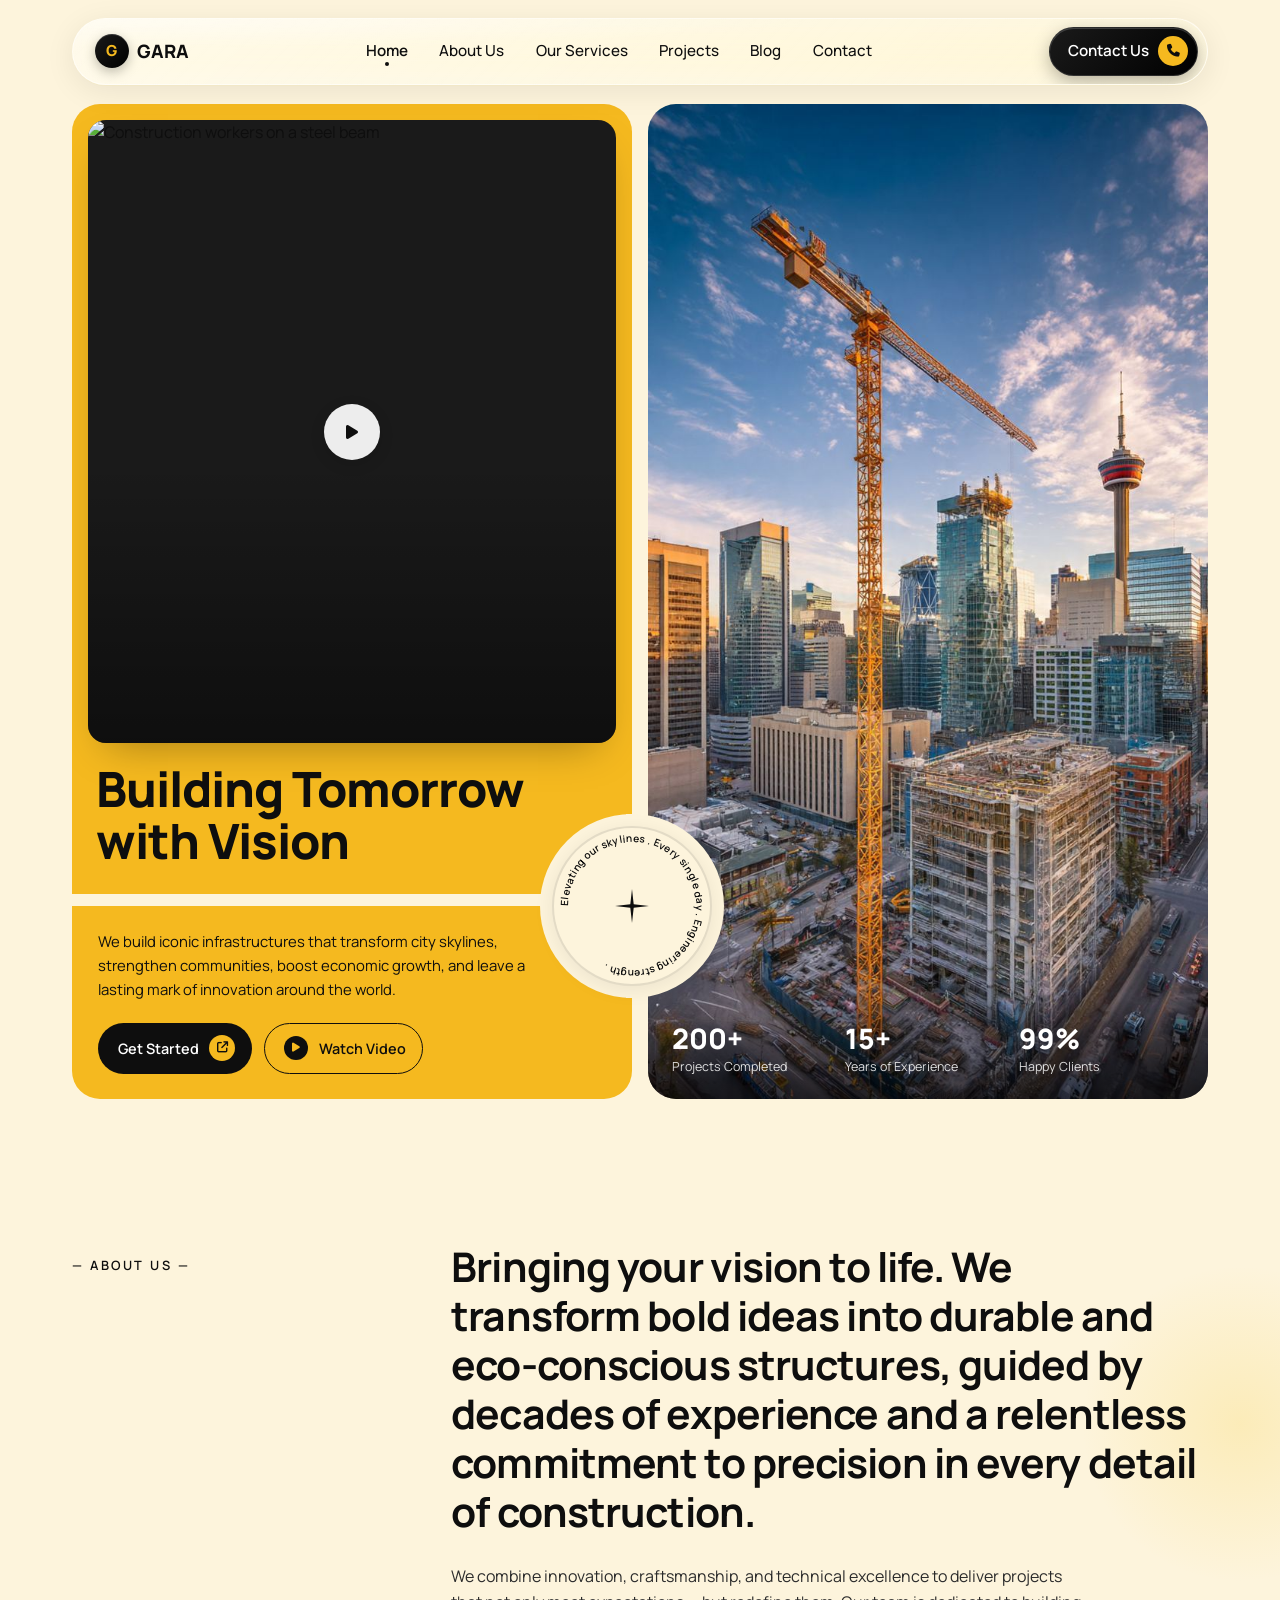
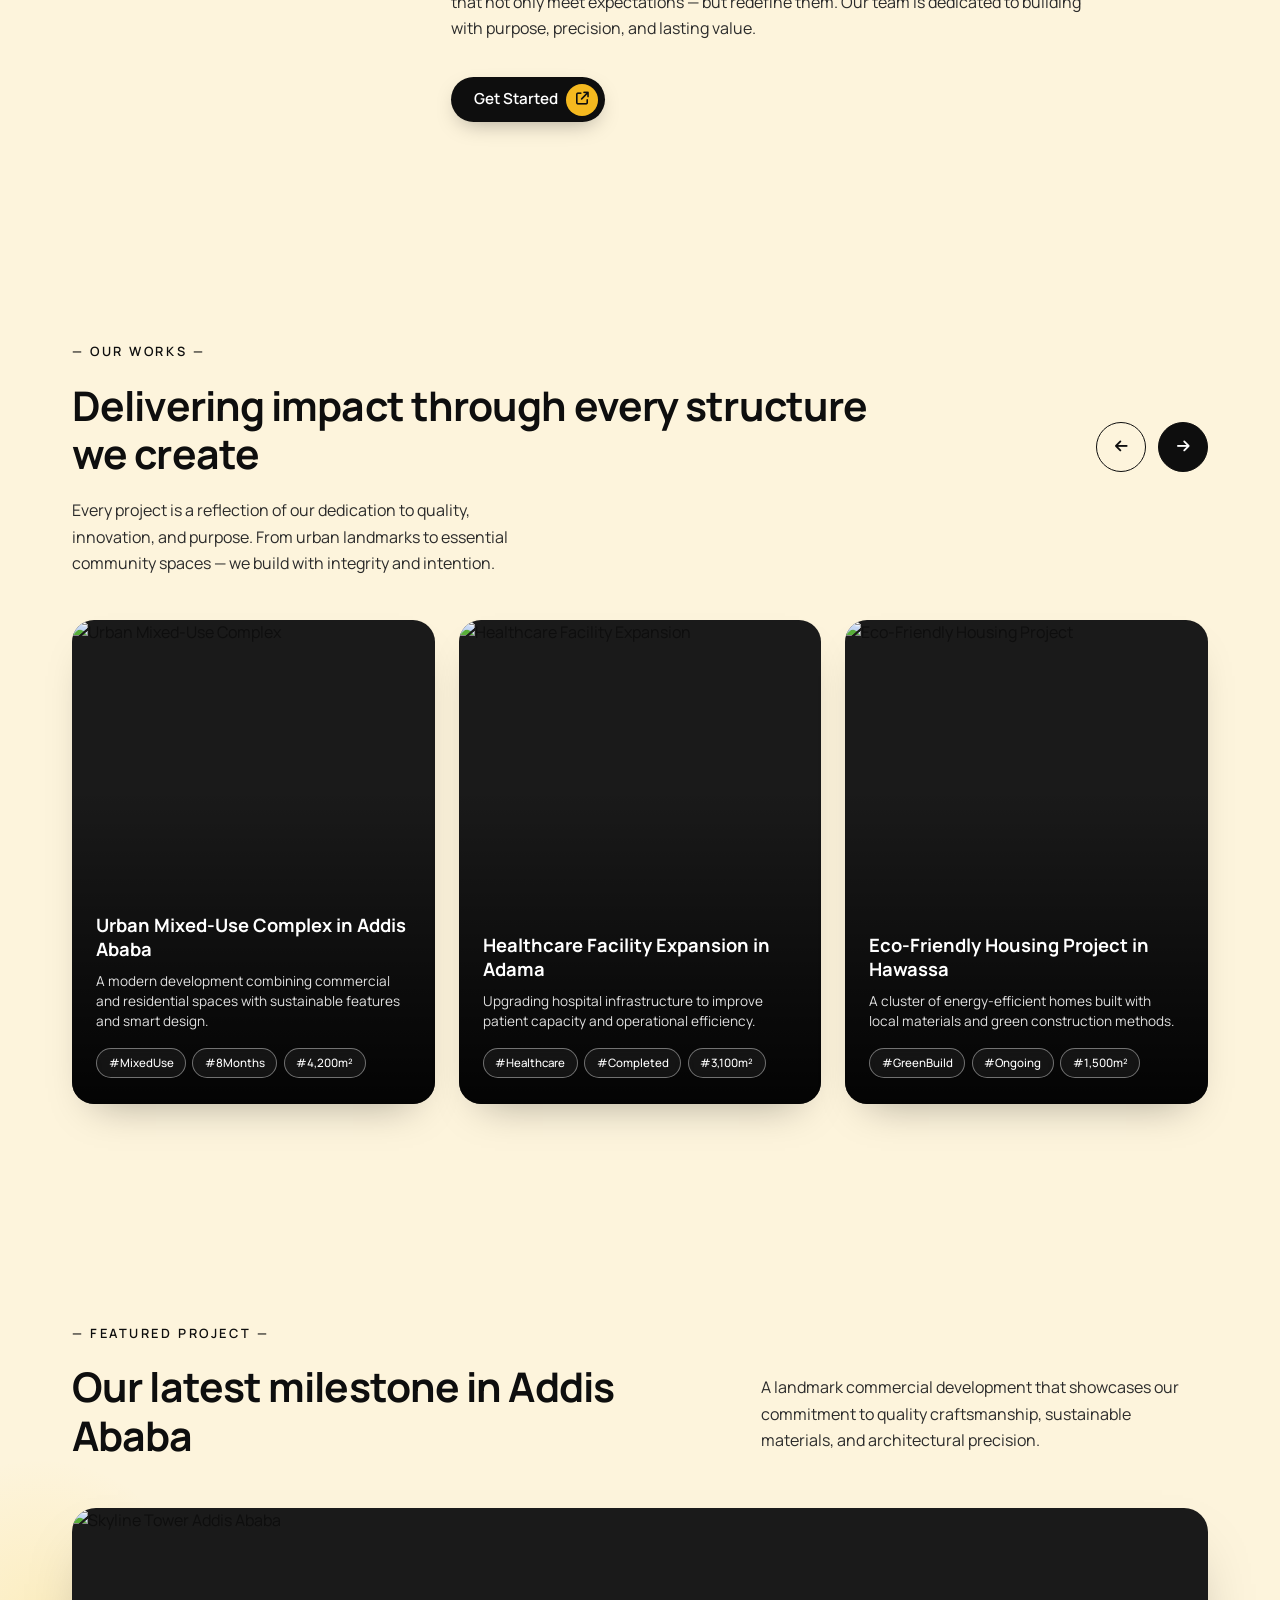
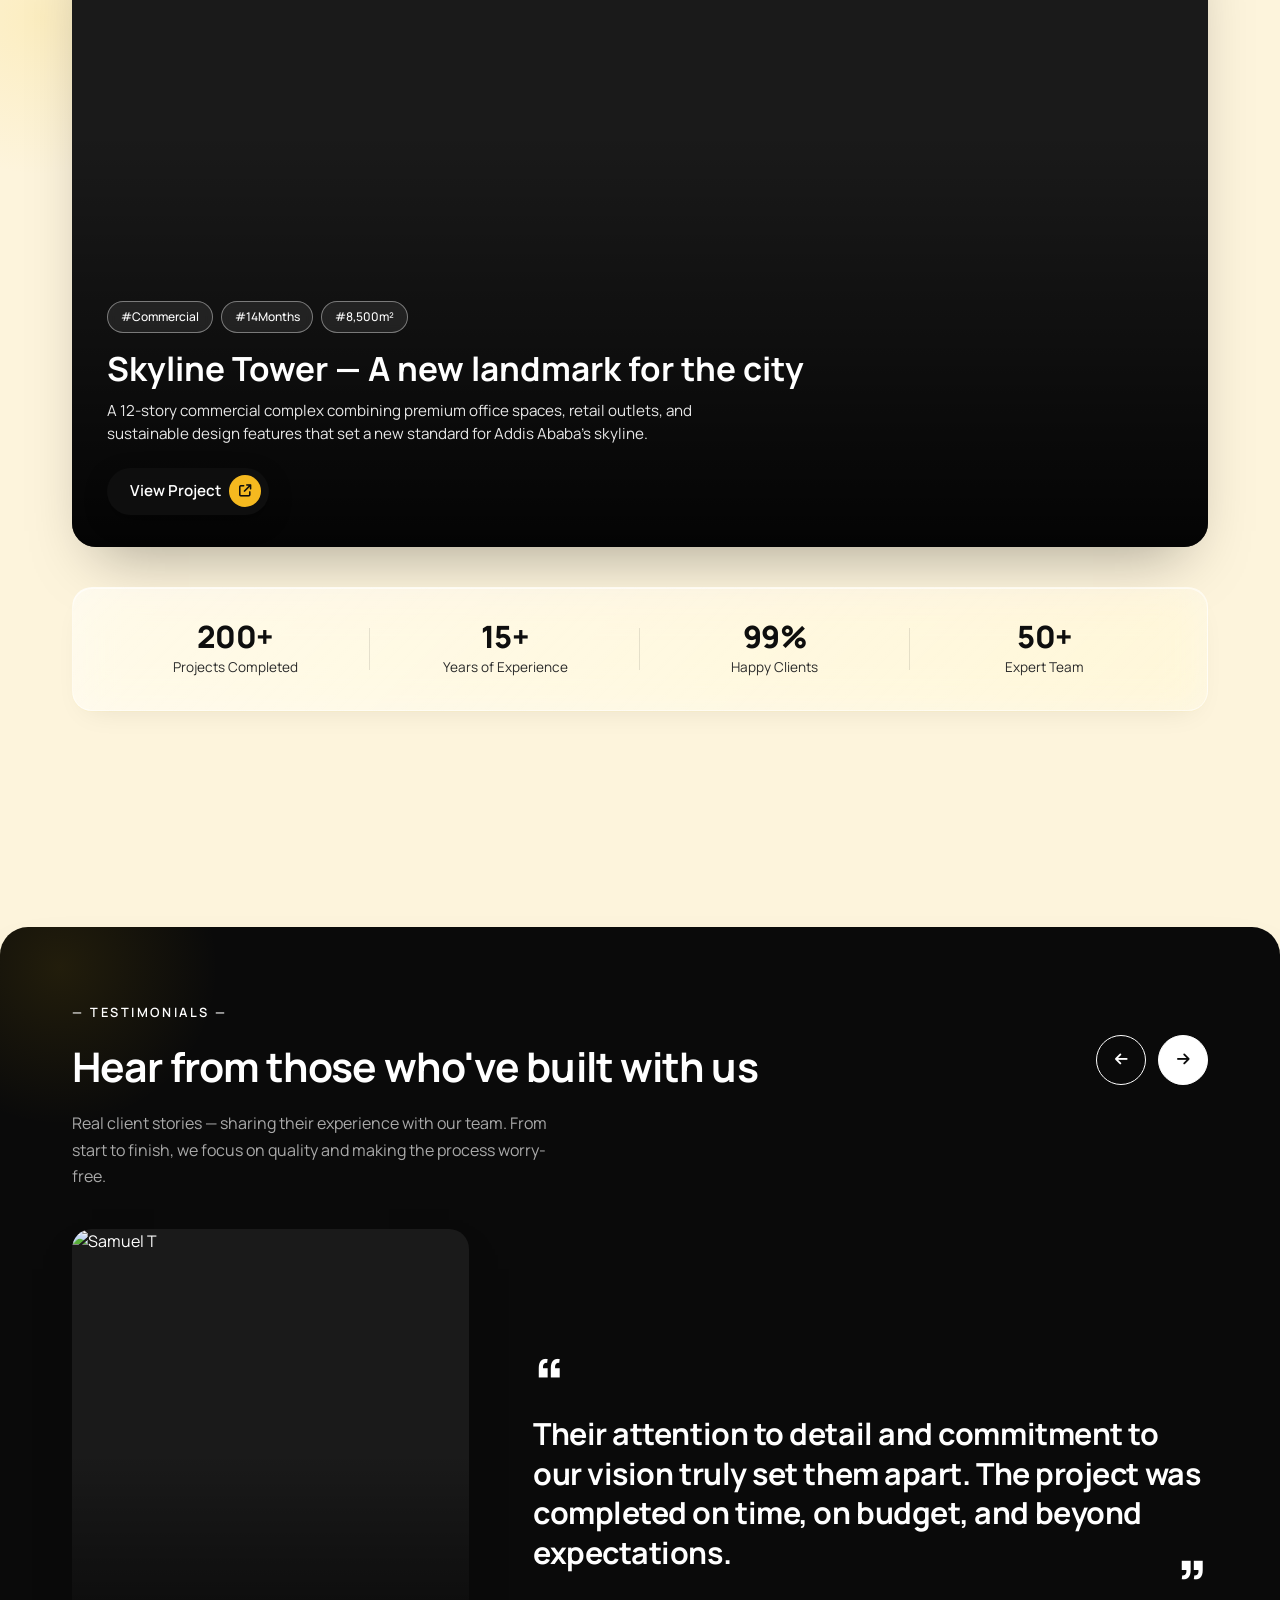
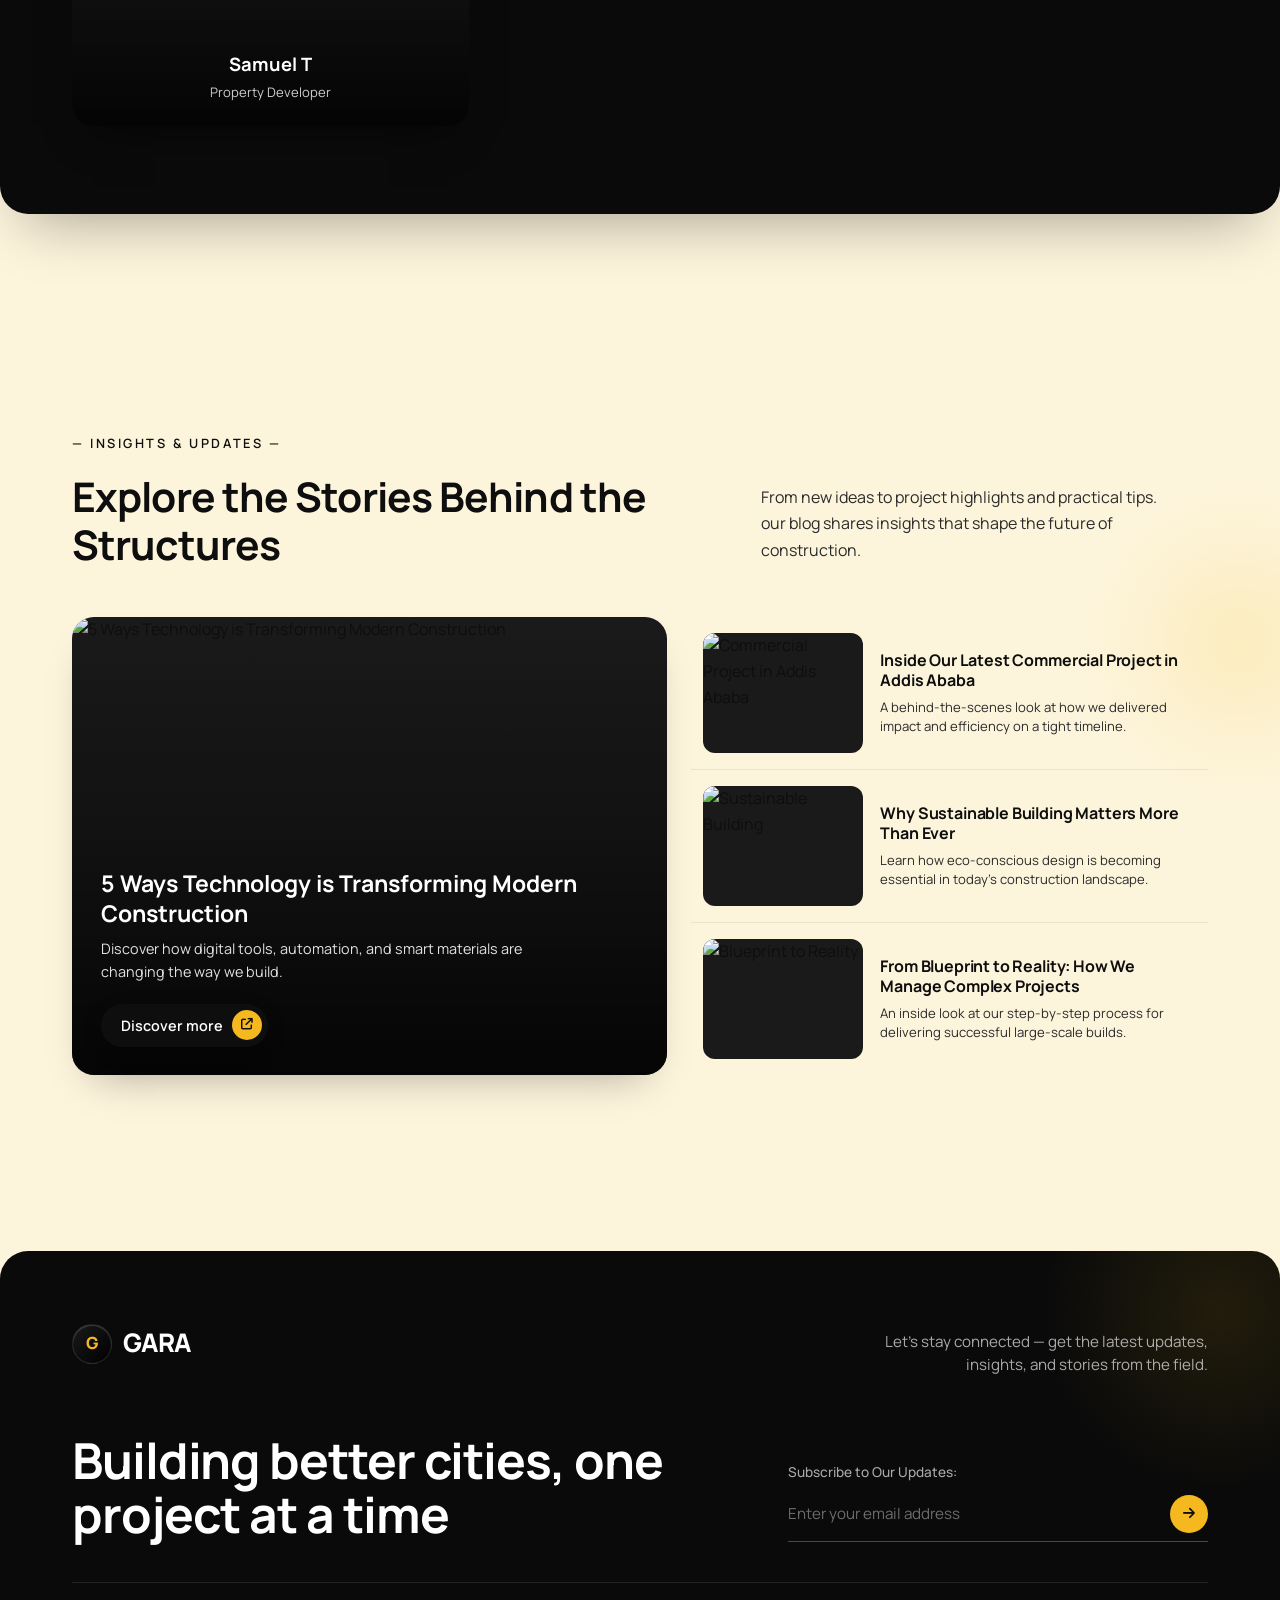
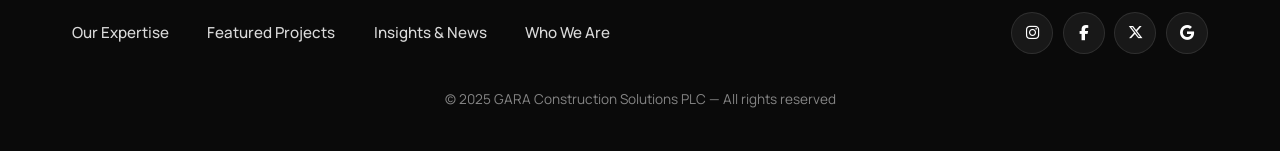
==== commit 1019e869: "made projects amd services" ====
--- a/index.html
+++ b/index.html
@@ -23,8 +23,8 @@
                     <li><a href="about.html">About Us</a></li>
                     <li><a href="products.html">Our Services</a></li>
                     <li><a href="projects.html">Projects</a></li>
-                    <li><a href="blog.html">Sustainability</a></li>
-                    <li><a href="contact.html">Careers</a></li>
+                    <li><a href="blog.html">Blog</a></li>
+                    <li><a href="contact.html">Contact</a></li>
                 </ul>
                 <button class="mobile-menu-toggle" aria-label="Toggle menu">
                     <span></span>
--- a/css/style.css
+++ b/css/style.css
@@ -1858,27 +1858,53 @@
 
 /* ======== CTA SECTION ======== */
 .cta-section {
-    padding: var(--spacing-xl) 0;
+    padding: 6rem 0;
     background: linear-gradient(135deg, var(--primary-color), var(--accent-color));
     color: white;
     text-align: center;
+    position: relative;
+    overflow: hidden;
+}
+
+.cta-section::before {
+    content: '';
+    position: absolute;
+    top: -120px;
+    right: -100px;
+    width: 320px;
+    height: 320px;
+    border-radius: 50%;
+    background: radial-gradient(circle, rgba(245, 197, 24, 0.12) 0%, rgba(245, 197, 24, 0) 70%);
+    pointer-events: none;
+}
+
+.cta-content {
+    position: relative;
+    z-index: 1;
+    max-width: 720px;
+    margin: 0 auto;
 }
 
 .cta-content h2 {
+    font-family: var(--font-heading);
     color: white;
-    font-size: 2.5rem;
-    margin-bottom: var(--spacing-sm);
+    font-size: clamp(2rem, 4vw, 2.8rem);
+    font-weight: 700;
+    line-height: 1.15;
+    letter-spacing: -0.022em;
+    margin: 0 0 1rem;
 }
 
 .cta-content p {
-    font-size: 1.2rem;
+    font-size: 1.1rem;
     color: rgba(255,255,255,0.9);
-    margin-bottom: var(--spacing-lg);
+    margin-bottom: 2rem;
+    line-height: 1.6;
 }
 
 .cta-buttons {
     display: flex;
-    gap: var(--spacing-sm);
+    gap: 0.75rem;
     justify-content: center;
     flex-wrap: wrap;
 }
@@ -2387,303 +2413,618 @@
 }
 
 /* ======== ABOUT PAGE STYLES ======== */
+
+/* Company Overview */
 .company-overview {
-    padding: var(--spacing-xl) 0;
+    padding: 6.5rem 0 7rem;
+    background: var(--hero-cream);
+    color: var(--hero-ink);
+    position: relative;
+    overflow: hidden;
+}
+
+.company-overview::before {
+    content: '';
+    position: absolute;
+    top: 18%;
+    right: -100px;
+    width: 320px;
+    height: 320px;
+    border-radius: 50%;
+    background: radial-gradient(circle, rgba(245, 197, 24, 0.12) 0%, rgba(245, 197, 24, 0) 70%);
+    pointer-events: none;
+}
+
+.overview-header {
+    display: grid;
+    grid-template-columns: 1.4fr 1fr;
+    gap: clamp(2rem, 5vw, 4.5rem);
+    align-items: flex-end;
+    margin-bottom: 3rem;
+    position: relative;
+    z-index: 1;
+}
+
+.overview-header-text {
+    min-width: 0;
+}
+
+.overview-eyebrow {
+    display: inline-block;
+    font-family: var(--font-heading);
+    font-size: 0.8rem;
+    font-weight: 600;
+    letter-spacing: 0.2em;
+    text-transform: uppercase;
+    color: var(--hero-ink);
+    margin-bottom: 1.25rem;
+}
+
+.overview-title {
+    font-family: var(--font-heading);
+    font-weight: 700;
+    font-size: clamp(1.6rem, 3.4vw, 2.55rem);
+    line-height: 1.18;
+    letter-spacing: -0.022em;
+    color: var(--hero-ink);
+    margin: 0;
+    max-width: 700px;
+}
+
+.overview-sub {
+    font-size: 1rem;
+    line-height: 1.65;
+    color: var(--hero-muted);
+    max-width: 420px;
+    margin: 0;
+    padding-bottom: 0.4rem;
 }
 
 .overview-grid {
     display: grid;
     grid-template-columns: 1.5fr 1fr;
-    gap: var(--spacing-xl);
-    align-items: center;
+    gap: clamp(2rem, 4vw, 3.5rem);
+    align-items: center;
+    position: relative;
+    z-index: 1;
 }
 
 .overview-content p {
-    font-size: 1.05rem;
-    line-height: 1.8;
-    margin-bottom: var(--spacing-md);
+    font-size: 1rem;
+    line-height: 1.75;
+    color: var(--hero-muted);
+    margin: 0 0 1.2rem;
+}
+
+.overview-content p:last-child {
+    margin-bottom: 0;
 }
 
 .overview-image {
-    border-radius: 10px;
+    border-radius: 24px;
     overflow: hidden;
-    box-shadow: var(--shadow-lg);
+    box-shadow: 0 30px 60px -25px rgba(0, 0, 0, 0.35);
+    aspect-ratio: 4 / 5;
 }
 
 .overview-image img {
     width: 100%;
     height: 100%;
     object-fit: cover;
-}
-
+    display: block;
+}
+
+@media (max-width: 992px) {
+    .overview-header,
+    .overview-grid {
+        grid-template-columns: 1fr;
+        gap: 1.5rem;
+    }
+    .overview-sub {
+        max-width: 100%;
+        padding-bottom: 0;
+    }
+}
+
+/* Mission / Vision / Values */
 .mission-vision {
-    padding: var(--spacing-xl) 0;
-    background: var(--background-light);
+    padding: 6.5rem 0 7rem;
+    background: #ffffff;
+    color: var(--hero-ink);
+    position: relative;
+}
+
+.mvv-header {
+    display: grid;
+    grid-template-columns: 1.4fr 1fr;
+    gap: clamp(2rem, 5vw, 4.5rem);
+    align-items: flex-end;
+    margin-bottom: 3rem;
+}
+
+.mvv-header-text {
+    min-width: 0;
+}
+
+.mvv-eyebrow {
+    display: inline-block;
+    font-family: var(--font-heading);
+    font-size: 0.8rem;
+    font-weight: 600;
+    letter-spacing: 0.2em;
+    text-transform: uppercase;
+    color: var(--hero-ink);
+    margin-bottom: 1.25rem;
+}
+
+.mvv-title {
+    font-family: var(--font-heading);
+    font-weight: 700;
+    font-size: clamp(1.6rem, 3.4vw, 2.55rem);
+    line-height: 1.18;
+    letter-spacing: -0.022em;
+    color: var(--hero-ink);
+    margin: 0;
+    max-width: 700px;
+}
+
+.mvv-sub {
+    font-size: 1rem;
+    line-height: 1.65;
+    color: var(--hero-muted);
+    max-width: 420px;
+    margin: 0;
+    padding-bottom: 0.4rem;
 }
 
 .mvv-grid {
     display: grid;
-    grid-template-columns: repeat(auto-fit, minmax(300px, 1fr));
-    gap: var(--spacing-md);
+    grid-template-columns: repeat(3, 1fr);
+    gap: 1.5rem;
 }
 
 .mvv-card {
-    background: white;
-    padding: var(--spacing-lg);
-    border-radius: 10px;
-    box-shadow: var(--shadow-md);
+    background: linear-gradient(135deg, rgba(255, 255, 255, 0.85) 0%, rgba(255, 255, 255, 0.55) 100%);
+    backdrop-filter: blur(20px) saturate(180%);
+    -webkit-backdrop-filter: blur(20px) saturate(180%);
+    border: 1px solid rgba(255, 255, 255, 0.7);
+    border-radius: 22px;
+    padding: 2.2rem 1.8rem 2.4rem;
     text-align: center;
+    box-shadow:
+        0 12px 30px -15px rgba(0, 0, 0, 0.1),
+        inset 0 1px 0 rgba(255, 255, 255, 0.7);
+    transition: transform 0.25s ease, box-shadow 0.25s ease;
+}
+
+.mvv-card:hover {
+    transform: translateY(-3px);
+    box-shadow:
+        0 18px 36px -18px rgba(0, 0, 0, 0.18),
+        inset 0 1px 0 rgba(255, 255, 255, 0.8);
 }
 
 .mvv-icon {
-    width: 80px;
-    height: 80px;
-    background: var(--primary-color);
-    color: white;
-    font-size: 2.5rem;
-    display: flex;
+    width: 76px;
+    height: 76px;
+    background: var(--hero-yellow);
+    color: var(--hero-ink);
+    font-size: 1.9rem;
+    display: inline-flex;
     align-items: center;
     justify-content: center;
-    border-radius: 50%;
-    margin: 0 auto var(--spacing-md);
+    border-radius: 22px;
+    margin: 0 auto 1.4rem;
+    box-shadow: 0 10px 24px -12px rgba(245, 197, 24, 0.55);
+}
+
+.mvv-card h3 {
+    font-family: var(--font-heading);
+    color: var(--hero-ink);
+    font-size: 1.3rem;
+    font-weight: 700;
+    margin: 0 0 0.6rem;
+    letter-spacing: -0.012em;
+}
+
+.mvv-card p {
+    color: var(--hero-muted);
+    font-size: 0.95rem;
+    line-height: 1.65;
+    margin: 0;
 }
 
 .values-list {
     text-align: left;
-    margin-top: var(--spacing-md);
+    margin: 0.6rem 0 0;
+    padding: 0;
+    list-style: none;
 }
 
 .values-list li {
-    padding: 0.5rem 0;
-    display: flex;
-    align-items: center;
+    padding: 0.45rem 0;
+    display: flex;
+    align-items: center;
+    color: var(--hero-ink);
+    font-size: 0.92rem;
 }
 
 .values-list i {
-    color: var(--secondary-color);
-    margin-right: var(--spacing-sm);
-}
-
+    color: var(--hero-ink);
+    background: var(--hero-yellow);
+    width: 22px;
+    height: 22px;
+    border-radius: 50%;
+    display: inline-flex;
+    align-items: center;
+    justify-content: center;
+    font-size: 0.65rem;
+    margin-right: 0.75rem;
+    flex-shrink: 0;
+}
+
+@media (max-width: 992px) {
+    .mvv-header {
+        grid-template-columns: 1fr;
+        gap: 1.2rem;
+        align-items: flex-start;
+    }
+    .mvv-sub {
+        max-width: 100%;
+        padding-bottom: 0;
+    }
+    .mvv-grid {
+        grid-template-columns: 1fr;
+        max-width: 480px;
+        margin: 0 auto;
+    }
+}
+
+/* Leadership / Team */
 .leadership {
-    padding: var(--spacing-xl) 0;
+    padding: 6.5rem 0 7rem;
+    background: var(--hero-cream);
+    color: var(--hero-ink);
+    position: relative;
+    overflow: hidden;
+}
+
+.leadership::before {
+    content: '';
+    position: absolute;
+    bottom: 12%;
+    left: -100px;
+    width: 320px;
+    height: 320px;
+    border-radius: 50%;
+    background: radial-gradient(circle, rgba(245, 197, 24, 0.12) 0%, rgba(245, 197, 24, 0) 70%);
+    pointer-events: none;
+}
+
+.leadership-header {
+    display: grid;
+    grid-template-columns: 1.4fr 1fr;
+    gap: clamp(2rem, 5vw, 4.5rem);
+    align-items: flex-end;
+    margin-bottom: 3rem;
+    position: relative;
+    z-index: 1;
+}
+
+.leadership-header-text {
+    min-width: 0;
+}
+
+.leadership-eyebrow {
+    display: inline-block;
+    font-family: var(--font-heading);
+    font-size: 0.8rem;
+    font-weight: 600;
+    letter-spacing: 0.2em;
+    text-transform: uppercase;
+    color: var(--hero-ink);
+    margin-bottom: 1.25rem;
+}
+
+.leadership-title {
+    font-family: var(--font-heading);
+    font-weight: 700;
+    font-size: clamp(1.6rem, 3.4vw, 2.55rem);
+    line-height: 1.18;
+    letter-spacing: -0.022em;
+    color: var(--hero-ink);
+    margin: 0;
+    max-width: 700px;
+}
+
+.leadership-sub {
+    font-size: 1rem;
+    line-height: 1.65;
+    color: var(--hero-muted);
+    max-width: 420px;
+    margin: 0;
+    padding-bottom: 0.4rem;
 }
 
 .team-grid {
     display: grid;
-    grid-template-columns: repeat(auto-fit, minmax(250px, 1fr));
-    gap: var(--spacing-md);
+    grid-template-columns: repeat(4, 1fr);
+    gap: 1.5rem;
+    position: relative;
+    z-index: 1;
 }
 
 .team-member {
-    background: white;
-    border-radius: 10px;
+    background: linear-gradient(135deg, rgba(255, 255, 255, 0.85) 0%, rgba(255, 255, 255, 0.55) 100%);
+    backdrop-filter: blur(20px) saturate(180%);
+    -webkit-backdrop-filter: blur(20px) saturate(180%);
+    border: 1px solid rgba(255, 255, 255, 0.7);
+    border-radius: 22px;
     overflow: hidden;
-    box-shadow: var(--shadow-md);
-    text-align: center;
-    transition: var(--transition-normal);
+    box-shadow:
+        0 12px 30px -15px rgba(0, 0, 0, 0.1),
+        inset 0 1px 0 rgba(255, 255, 255, 0.7);
+    transition: transform 0.3s ease, box-shadow 0.3s ease;
 }
 
 .team-member:hover {
     transform: translateY(-5px);
-    box-shadow: var(--shadow-lg);
+    box-shadow:
+        0 22px 40px -18px rgba(0, 0, 0, 0.18),
+        inset 0 1px 0 rgba(255, 255, 255, 0.8);
 }
 
 .member-image {
-    height: 300px;
+    height: 280px;
     overflow: hidden;
-    background: var(--background-light);
+    background: #1a1a1a;
 }
 
 .member-image img {
     width: 100%;
     height: 100%;
     object-fit: cover;
+    display: block;
+    transition: transform 0.6s ease;
+}
+
+.team-member:hover .member-image img {
+    transform: scale(1.04);
+}
+
+.member-body {
+    padding: 1.4rem 1.4rem 1.6rem;
+    text-align: center;
 }
 
 .team-member h3 {
-    margin: var(--spacing-md) 0 0.5rem;
-    color: var(--primary-color);
+    margin: 0 0 0.3rem;
+    color: var(--hero-ink);
+    font-family: var(--font-heading);
+    font-size: 1.15rem;
+    font-weight: 700;
+    letter-spacing: -0.012em;
 }
 
 .member-role {
-    color: var(--secondary-color);
+    color: var(--hero-muted);
     font-weight: 600;
+    font-size: 0.82rem;
+    text-transform: uppercase;
+    letter-spacing: 0.08em;
     display: block;
-    margin-bottom: var(--spacing-sm);
+    margin-bottom: 0.9rem;
 }
 
 .team-member p {
-    padding: 0 var(--spacing-md);
-    margin-bottom: var(--spacing-md);
+    color: var(--hero-muted);
+    font-size: 0.9rem;
+    line-height: 1.6;
+    margin: 0 0 1.1rem;
 }
 
 .member-social {
     display: flex;
-    gap: var(--spacing-sm);
+    gap: 0.5rem;
     justify-content: center;
-    padding-bottom: var(--spacing-md);
 }
 
 .member-social a {
-    width: 35px;
-    height: 35px;
-    background: var(--background-light);
-    display: flex;
+    width: 38px;
+    height: 38px;
+    background: rgba(14, 14, 14, 0.06);
+    display: inline-flex;
     align-items: center;
     justify-content: center;
     border-radius: 50%;
-    color: var(--primary-color);
+    color: var(--hero-ink);
+    text-decoration: none;
+    transition: background 0.2s ease, color 0.2s ease, transform 0.2s ease;
 }
 
 .member-social a:hover {
-    background: var(--primary-color);
-    color: white;
-}
-
-/* Minimal Milestones Section */
-.milestones-minimal {
-    padding: 8rem 0;
-    background: #fafafa;
+    background: var(--hero-ink);
+    color: #fff;
+    transform: translateY(-1px);
+}
+
+@media (max-width: 992px) {
+    .leadership-header {
+        grid-template-columns: 1fr;
+        gap: 1.2rem;
+        align-items: flex-start;
+    }
+    .leadership-sub {
+        max-width: 100%;
+        padding-bottom: 0;
+    }
+    .team-grid {
+        grid-template-columns: repeat(2, 1fr);
+    }
+}
+
+@media (max-width: 600px) {
+    .team-grid {
+        grid-template-columns: 1fr;
+        max-width: 380px;
+        margin: 0 auto;
+    }
+    .leadership {
+        padding: 4.5rem 0 5rem;
+    }
+}
+
+/* Milestones (Editorial) */
+.milestones-editorial {
+    padding: 6.5rem 0 8rem;
+    background: var(--hero-cream);
+    color: var(--hero-ink);
     position: relative;
     overflow: hidden;
 }
 
-.container-wide {
-    max-width: 1400px;
-    margin: 0 auto;
-    padding: 0 5%;
+.milestones-editorial::before {
+    content: '';
+    position: absolute;
+    top: 12%;
+    right: -120px;
+    width: 360px;
+    height: 360px;
+    border-radius: 50%;
+    background: radial-gradient(circle, rgba(245, 197, 24, 0.14) 0%, rgba(245, 197, 24, 0) 70%);
+    pointer-events: none;
+}
+
+.milestones-header {
+    display: grid;
+    grid-template-columns: 1.4fr 1fr;
+    gap: clamp(2rem, 5vw, 4.5rem);
+    align-items: flex-end;
+    margin-bottom: 3.5rem;
+    position: relative;
+    z-index: 1;
+}
+
+.milestones-header-text {
+    min-width: 0;
+}
+
+.milestones-eyebrow {
+    display: inline-block;
+    font-family: var(--font-heading);
+    font-size: 0.8rem;
+    font-weight: 600;
+    letter-spacing: 0.2em;
+    text-transform: uppercase;
+    color: var(--hero-ink);
+    margin-bottom: 1.25rem;
+}
+
+.milestones-title {
+    font-family: var(--font-heading);
+    font-weight: 700;
+    font-size: clamp(1.6rem, 3.4vw, 2.55rem);
+    line-height: 1.18;
+    letter-spacing: -0.022em;
+    color: var(--hero-ink);
+    margin: 0;
+    max-width: 700px;
+}
+
+.milestones-sub {
+    font-size: 1rem;
+    line-height: 1.65;
+    color: var(--hero-muted);
+    max-width: 420px;
+    margin: 0;
+    padding-bottom: 0.4rem;
 }
 
 .milestones-grid {
     display: grid;
-    grid-template-columns: 1fr 1.5fr 1fr;
-    gap: 4rem;
-    align-items: center;
-    min-height: 600px;
-}
-
-/* Left Column - Title */
-.milestones-title-area {
-    position: relative;
-}
-
-.floating-text {
-    position: absolute;
-    top: -40px;
-    left: -20px;
-    font-size: 0.85rem;
-    text-transform: uppercase;
-    letter-spacing: 3px;
-    color: #999;
+    grid-template-columns: 1.4fr 1fr;
+    gap: 3rem;
+    align-items: start;
+    position: relative;
+    z-index: 1;
+    min-height: 540px;
+}
+
+.milestones-center {
+    display: flex;
+    flex-direction: column;
+    gap: 0.5rem;
+    padding: 0.5rem 0;
+}
+
+.milestone-block {
+    display: flex;
+    align-items: baseline;
+    gap: 1.5rem;
+    padding: 1.1rem 0;
+    border-bottom: 1px solid rgba(14, 14, 14, 0.1);
+    transition: all 0.3s ease;
+}
+
+.milestone-block:hover {
+    padding-left: 0.6rem;
+    border-color: var(--hero-yellow);
+}
+
+.milestone-block.active {
+    background: linear-gradient(135deg, rgba(255, 255, 255, 0.85) 0%, rgba(255, 255, 255, 0.55) 100%);
+    backdrop-filter: blur(20px) saturate(180%);
+    -webkit-backdrop-filter: blur(20px) saturate(180%);
+    border: 1px solid rgba(255, 255, 255, 0.7);
+    border-bottom: 1px solid rgba(255, 255, 255, 0.7);
+    padding: 1.4rem 1.4rem;
+    border-radius: 18px;
+    box-shadow:
+        0 12px 30px -15px rgba(0, 0, 0, 0.1),
+        inset 0 1px 0 rgba(255, 255, 255, 0.7);
+}
+
+.year-large {
+    font-family: var(--font-heading);
+    font-size: 2.4rem;
+    font-weight: 800;
+    color: var(--hero-ink);
+    min-width: 130px;
+    letter-spacing: -0.022em;
+}
+
+.milestone-block.active .year-large {
+    color: var(--hero-ink);
+}
+
+.milestone-text {
+    font-size: 1.05rem;
+    color: var(--hero-ink);
+    line-height: 1.45;
+    margin: 0;
     font-weight: 500;
-    transform: rotate(-90deg);
-    transform-origin: left center;
-}
-
-.big-title {
-    font-size: 6rem;
-    font-weight: 900;
-    line-height: 0.9;
-    color: var(--primary-color);
-    margin-bottom: 1.5rem;
-    letter-spacing: -0.03em;
-}
-
-.milestone-intro {
-    font-size: 1.1rem;
-    color: var(--text-light);
-    line-height: 1.6;
-    max-width: 300px;
-    margin-top: 2rem;
-}
-
-/* Center Column - Timeline */
-.milestones-center {
-    display: flex;
-    flex-direction: column;
-    gap: 2.5rem;
-    padding: 2rem 0;
-}
-
-.milestone-block {
-    display: flex;
-    align-items: baseline;
-    gap: 2rem;
-    padding: 1rem 0;
-    border-bottom: 1px solid #e0e0e0;
-    transition: all 0.3s ease;
-    opacity: 0;
-    animation: fadeInUp 0.6s ease-out forwards;
-}
-
-.milestone-block:nth-child(1) { animation-delay: 0.1s; }
-.milestone-block:nth-child(2) { animation-delay: 0.2s; }
-.milestone-block:nth-child(3) { animation-delay: 0.3s; }
-.milestone-block:nth-child(4) { animation-delay: 0.4s; }
-.milestone-block:nth-child(5) { animation-delay: 0.5s; }
-.milestone-block:nth-child(6) { animation-delay: 0.6s; }
-
-@keyframes fadeInUp {
-    from {
-        opacity: 0;
-        transform: translateY(20px);
-    }
-    to {
-        opacity: 1;
-        transform: translateY(0);
-    }
-}
-
-.milestone-block:hover {
-    padding-left: 1rem;
-    border-color: var(--secondary-color);
-}
-
-.milestone-block.active {
-    border-color: var(--primary-color);
-    border-width: 2px;
-    background: white;
-    padding: 1.5rem;
-    border-radius: 10px;
-    box-shadow: 0 4px 20px rgba(30, 58, 95, 0.08);
-}
-
-.year-large {
-    font-size: 2.5rem;
-    font-weight: 800;
-    color: var(--primary-color);
-    min-width: 150px;
-    letter-spacing: -0.02em;
-}
-
-.milestone-block.active .year-large {
-    color: var(--secondary-color);
-}
-
-.milestone-text {
-    font-size: 1.1rem;
-    color: var(--text-dark);
-    line-height: 1.4;
-    margin: 0;
-}
-
-/* Right Column - Scattered Stats */
+}
+
 .milestones-stats {
     position: relative;
     height: 100%;
     min-height: 500px;
+    padding: 0.5rem;
 }
 
 .stat-bubble {
     position: absolute;
-    background: white;
-    padding: 1.5rem 2rem;
-    border-radius: 20px;
-    box-shadow: 0 4px 20px rgba(0, 0, 0, 0.06);
+    background: linear-gradient(135deg, rgba(255, 255, 255, 0.85) 0%, rgba(255, 255, 255, 0.55) 100%);
+    backdrop-filter: blur(20px) saturate(180%);
+    -webkit-backdrop-filter: blur(20px) saturate(180%);
+    padding: 1.2rem 1.6rem;
+    border-radius: 18px;
+    border: 1px solid rgba(255, 255, 255, 0.7);
+    box-shadow: 0 12px 30px -15px rgba(0, 0, 0, 0.1);
     display: flex;
     flex-direction: column;
     align-items: center;
-    transition: all 0.3s ease;
+    transition: transform 0.3s ease, box-shadow 0.3s ease;
     animation: floatBubble 6s ease-in-out infinite;
 }
 
@@ -2693,305 +3034,565 @@
 
 @keyframes floatBubble {
     0%, 100% { transform: translateY(0); }
-    50% { transform: translateY(-15px); }
+    50% { transform: translateY(-12px); }
 }
 
 .stat-bubble:hover {
     transform: scale(1.05) translateY(-5px);
-    box-shadow: 0 8px 30px rgba(0, 0, 0, 0.1);
+    box-shadow: 0 18px 36px -18px rgba(0, 0, 0, 0.2);
 }
 
 .stat-number {
-    font-size: 2rem;
+    font-family: var(--font-heading);
+    font-size: 1.8rem;
     font-weight: 800;
-    color: var(--primary-color);
+    color: var(--hero-ink);
     display: block;
+    letter-spacing: -0.022em;
 }
 
 .stat-label {
-    font-size: 0.85rem;
-    color: var(--text-light);
+    font-size: 0.78rem;
+    color: var(--hero-muted);
     text-transform: uppercase;
-    letter-spacing: 1px;
-    margin-top: 0.25rem;
+    letter-spacing: 0.12em;
+    margin-top: 0.2rem;
+    font-weight: 600;
 }
 
 .floating-word {
     position: absolute;
+    font-family: var(--font-heading);
+    font-size: 0.95rem;
+    color: rgba(245, 197, 24, 0.55);
+    font-weight: 700;
+    text-transform: uppercase;
+    letter-spacing: 0.15em;
+    animation: fadeFloat 4s ease-in-out infinite;
+    pointer-events: none;
+}
+
+@keyframes fadeFloat {
+    0%, 100% {
+        opacity: 0.35;
+        transform: translateY(0);
+    }
+    50% {
+        opacity: 0.7;
+        transform: translateY(-8px);
+    }
+}
+
+@media (max-width: 992px) {
+    .milestones-header {
+        grid-template-columns: 1fr;
+        gap: 1.2rem;
+        align-items: flex-start;
+    }
+    .milestones-sub {
+        max-width: 100%;
+        padding-bottom: 0;
+    }
+    .milestones-grid {
+        grid-template-columns: 1fr;
+        gap: 4rem;
+    }
+    .milestones-stats {
+        min-height: 380px;
+    }
+}
+
+/* Certifications */
+.certifications {
+    padding: 6.5rem 0 7rem;
+    background: #ffffff;
+    color: var(--hero-ink);
+    position: relative;
+}
+
+.certifications-header {
+    display: grid;
+    grid-template-columns: 1.4fr 1fr;
+    gap: clamp(2rem, 5vw, 4.5rem);
+    align-items: flex-end;
+    margin-bottom: 3rem;
+}
+
+.certifications-header-text {
+    min-width: 0;
+}
+
+.certifications-eyebrow {
+    display: inline-block;
+    font-family: var(--font-heading);
+    font-size: 0.8rem;
+    font-weight: 600;
+    letter-spacing: 0.2em;
+    text-transform: uppercase;
+    color: var(--hero-ink);
+    margin-bottom: 1.25rem;
+}
+
+.certifications-title {
+    font-family: var(--font-heading);
+    font-weight: 700;
+    font-size: clamp(1.6rem, 3.4vw, 2.55rem);
+    line-height: 1.18;
+    letter-spacing: -0.022em;
+    color: var(--hero-ink);
+    margin: 0;
+    max-width: 700px;
+}
+
+.certifications-sub {
     font-size: 1rem;
-    color: rgba(201, 169, 97, 0.4);
-    font-weight: 600;
-    text-transform: uppercase;
-    letter-spacing: 2px;
-    animation: fadeFloat 4s ease-in-out infinite;
-}
-
-@keyframes fadeFloat {
-    0%, 100% { 
-        opacity: 0.3;
-        transform: translateY(0);
-    }
-    50% { 
-        opacity: 0.6;
-        transform: translateY(-10px);
-    }
-}
-
-.milestones {
-    padding: var(--spacing-xl) 0;
-    background: var(--background-light);
-}
-
-.timeline {
-    max-width: 800px;
-    margin: 0 auto;
-    position: relative;
-}
-
-.timeline::before {
+    line-height: 1.65;
+    color: var(--hero-muted);
+    max-width: 420px;
+    margin: 0;
+    padding-bottom: 0.4rem;
+}
+
+.certifications-grid {
+    display: grid;
+    grid-template-columns: repeat(4, 1fr);
+    gap: 1.5rem;
+}
+
+.cert-card {
+    background: linear-gradient(135deg, rgba(255, 255, 255, 0.85) 0%, rgba(255, 255, 255, 0.55) 100%);
+    backdrop-filter: blur(20px) saturate(180%);
+    -webkit-backdrop-filter: blur(20px) saturate(180%);
+    border: 1px solid rgba(255, 255, 255, 0.7);
+    border-radius: 22px;
+    padding: 2.2rem 1.6rem 2.2rem;
+    text-align: center;
+    box-shadow:
+        0 12px 30px -15px rgba(0, 0, 0, 0.1),
+        inset 0 1px 0 rgba(255, 255, 255, 0.7);
+    transition: transform 0.25s ease, box-shadow 0.25s ease;
+}
+
+.cert-card:hover {
+    transform: translateY(-3px);
+    box-shadow:
+        0 18px 36px -18px rgba(0, 0, 0, 0.18),
+        inset 0 1px 0 rgba(255, 255, 255, 0.8);
+}
+
+.cert-icon {
+    width: 64px;
+    height: 64px;
+    background: var(--hero-yellow);
+    color: var(--hero-ink);
+    font-size: 1.6rem;
+    display: inline-flex;
+    align-items: center;
+    justify-content: center;
+    border-radius: 18px;
+    margin: 0 auto 1.2rem;
+    box-shadow: 0 8px 20px -10px rgba(245, 197, 24, 0.55);
+}
+
+.cert-card h3 {
+    font-family: var(--font-heading);
+    color: var(--hero-ink);
+    font-size: 1.05rem;
+    font-weight: 700;
+    margin: 0 0 0.45rem;
+    letter-spacing: -0.01em;
+}
+
+.cert-card p {
+    color: var(--hero-muted);
+    font-size: 0.88rem;
+    line-height: 1.55;
+    margin: 0;
+}
+
+@media (max-width: 992px) {
+    .certifications-header {
+        grid-template-columns: 1fr;
+        gap: 1.2rem;
+        align-items: flex-start;
+    }
+    .certifications-sub {
+        max-width: 100%;
+        padding-bottom: 0;
+    }
+    .certifications-grid {
+        grid-template-columns: repeat(2, 1fr);
+    }
+}
+
+@media (max-width: 600px) {
+    .certifications {
+        padding: 4.5rem 0 5rem;
+    }
+    .certifications-grid {
+        grid-template-columns: 1fr;
+        max-width: 380px;
+        margin: 0 auto;
+    }
+}
+
+/* Why Choose Us */
+.why-choose {
+    padding: 6.5rem 0 7rem;
+    background: var(--hero-cream);
+    color: var(--hero-ink);
+    position: relative;
+    overflow: hidden;
+}
+
+.why-choose::before {
     content: '';
     position: absolute;
-    left: 50%;
-    transform: translateX(-50%);
-    width: 2px;
-    height: 100%;
-    background: var(--secondary-color);
-}
-
-.timeline-item {
-    display: flex;
-    margin-bottom: var(--spacing-lg);
-    position: relative;
-}
-
-.timeline-item:nth-child(odd) {
-    flex-direction: row;
-}
-
-.timeline-item:nth-child(even) {
-    flex-direction: row-reverse;
-}
-
-.timeline-year {
-    flex: 1;
-    text-align: center;
-    font-size: 1.5rem;
+    top: 18%;
+    left: -100px;
+    width: 320px;
+    height: 320px;
+    border-radius: 50%;
+    background: radial-gradient(circle, rgba(245, 197, 24, 0.12) 0%, rgba(245, 197, 24, 0) 70%);
+    pointer-events: none;
+}
+
+.why-choose-header {
+    display: grid;
+    grid-template-columns: 1.4fr 1fr;
+    gap: clamp(2rem, 5vw, 4.5rem);
+    align-items: flex-end;
+    margin-bottom: 3rem;
+    position: relative;
+    z-index: 1;
+}
+
+.why-choose-header-text {
+    min-width: 0;
+}
+
+.why-choose-eyebrow {
+    display: inline-block;
+    font-family: var(--font-heading);
+    font-size: 0.8rem;
+    font-weight: 600;
+    letter-spacing: 0.2em;
+    text-transform: uppercase;
+    color: var(--hero-ink);
+    margin-bottom: 1.25rem;
+}
+
+.why-choose-title {
+    font-family: var(--font-heading);
     font-weight: 700;
-    color: var(--primary-color);
-    position: relative;
-    padding: var(--spacing-sm);
-}
-
-.timeline-year::after {
-    content: '';
-    position: absolute;
-    top: 50%;
-    width: 15px;
-    height: 15px;
-    background: var(--secondary-color);
-    border-radius: 50%;
-    border: 3px solid white;
-    box-shadow: 0 0 0 3px var(--secondary-color);
-}
-
-.timeline-item:nth-child(odd) .timeline-year::after {
-    right: -7px;
-}
-
-.timeline-item:nth-child(even) .timeline-year::after {
-    left: -7px;
-}
-
-.timeline-content {
-    flex: 1;
-    background: white;
-    padding: var(--spacing-md);
-    border-radius: 10px;
-    box-shadow: var(--shadow-md);
-}
-
-.timeline-content h3 {
-    color: var(--primary-color);
-    margin-bottom: 0.5rem;
-}
-
-.certifications {
-    padding: var(--spacing-xl) 0;
-}
-
-.certifications-grid {
-    display: grid;
-    grid-template-columns: repeat(auto-fit, minmax(250px, 1fr));
-    gap: var(--spacing-md);
-}
-
-.cert-card {
-    background: white;
-    padding: var(--spacing-lg);
-    border-radius: 10px;
-    box-shadow: var(--shadow-md);
-    text-align: center;
-}
-
-.cert-icon {
-    font-size: 3rem;
-    color: var(--secondary-color);
-    margin-bottom: var(--spacing-sm);
-}
-
-.why-choose {
-    padding: var(--spacing-xl) 0;
-    background: var(--background-light);
+    font-size: clamp(1.6rem, 3.4vw, 2.55rem);
+    line-height: 1.18;
+    letter-spacing: -0.022em;
+    color: var(--hero-ink);
+    margin: 0;
+    max-width: 700px;
+}
+
+.why-choose-sub {
+    font-size: 1rem;
+    line-height: 1.65;
+    color: var(--hero-muted);
+    max-width: 420px;
+    margin: 0;
+    padding-bottom: 0.4rem;
 }
 
 .features-grid {
     display: grid;
-    grid-template-columns: repeat(auto-fit, minmax(280px, 1fr));
-    gap: var(--spacing-md);
+    grid-template-columns: repeat(3, 1fr);
+    gap: 1.5rem;
+    position: relative;
+    z-index: 1;
 }
 
 .feature-card {
-    background: white;
-    padding: var(--spacing-lg);
-    border-radius: 10px;
-    box-shadow: var(--shadow-sm);
+    background: linear-gradient(135deg, rgba(255, 255, 255, 0.85) 0%, rgba(255, 255, 255, 0.55) 100%);
+    backdrop-filter: blur(20px) saturate(180%);
+    -webkit-backdrop-filter: blur(20px) saturate(180%);
+    border: 1px solid rgba(255, 255, 255, 0.7);
+    border-radius: 22px;
+    padding: 2rem 1.6rem 2.1rem;
     text-align: center;
-    transition: var(--transition-normal);
+    box-shadow:
+        0 12px 30px -15px rgba(0, 0, 0, 0.1),
+        inset 0 1px 0 rgba(255, 255, 255, 0.7);
+    transition: transform 0.25s ease, box-shadow 0.25s ease;
 }
 
 .feature-card:hover {
-    box-shadow: var(--shadow-md);
-    transform: translateY(-5px);
+    transform: translateY(-3px);
+    box-shadow:
+        0 18px 36px -18px rgba(0, 0, 0, 0.18),
+        inset 0 1px 0 rgba(255, 255, 255, 0.8);
 }
 
 .feature-icon {
-    font-size: 2.5rem;
-    color: var(--primary-color);
-    margin-bottom: var(--spacing-sm);
+    width: 64px;
+    height: 64px;
+    background: var(--hero-yellow);
+    color: var(--hero-ink);
+    font-size: 1.5rem;
+    display: inline-flex;
+    align-items: center;
+    justify-content: center;
+    border-radius: 18px;
+    margin: 0 auto 1.1rem;
+    box-shadow: 0 8px 20px -10px rgba(245, 197, 24, 0.55);
+}
+
+.feature-card h3 {
+    font-family: var(--font-heading);
+    color: var(--hero-ink);
+    font-size: 1.1rem;
+    font-weight: 700;
+    margin: 0 0 0.4rem;
+    letter-spacing: -0.01em;
+}
+
+.feature-card p {
+    color: var(--hero-muted);
+    font-size: 0.9rem;
+    line-height: 1.6;
+    margin: 0;
+}
+
+@media (max-width: 992px) {
+    .why-choose-header {
+        grid-template-columns: 1fr;
+        gap: 1.2rem;
+        align-items: flex-start;
+    }
+    .why-choose-sub {
+        max-width: 100%;
+        padding-bottom: 0;
+    }
+    .features-grid {
+        grid-template-columns: repeat(2, 1fr);
+    }
+}
+
+@media (max-width: 600px) {
+    .why-choose {
+        padding: 4.5rem 0 5rem;
+    }
+    .features-grid {
+        grid-template-columns: 1fr;
+        max-width: 380px;
+        margin: 0 auto;
+    }
 }
 
 /* ======== PRODUCTS PAGE STYLES ======== */
 .product-nav {
-    background: white;
-    padding: var(--spacing-md) 0;
-    border-bottom: 1px solid var(--border-color);
-    position: sticky;
-    top: 70px;
-    z-index: 100;
+    background: var(--hero-cream);
+    padding: 2.5rem 0 3rem;
 }
 
 .product-nav-scroll {
     display: flex;
-    gap: var(--spacing-md);
+    gap: 0.65rem;
     overflow-x: auto;
-    padding: 0.5rem 0;
+    padding: 0.25rem 0 1.25rem;
+    margin-bottom: 1.25rem;
+    scrollbar-width: thin;
 }
 
 .product-nav-item {
-    display: flex;
-    flex-direction: column;
+    display: inline-flex;
     align-items: center;
     gap: 0.5rem;
-    padding: var(--spacing-sm) var(--spacing-md);
-    border-radius: 10px;
-    transition: var(--transition-fast);
+    padding: 0.7rem 1.3rem;
+    border: 1.5px solid rgba(14, 14, 14, 0.15);
+    border-radius: 999px;
+    background: transparent;
+    color: var(--hero-ink);
+    font-family: var(--font-heading);
+    font-weight: 600;
+    font-size: 0.88rem;
+    letter-spacing: 0.01em;
     white-space: nowrap;
-    color: var(--text-dark);
-}
-
-.product-nav-item:hover,
+    text-decoration: none;
+    transition: background 0.2s ease, color 0.2s ease, border-color 0.2s ease, transform 0.2s ease;
+}
+
+.product-nav-item i {
+    font-size: 0.95rem;
+}
+
+.product-nav-item:hover {
+    border-color: var(--hero-ink);
+    transform: translateY(-1px);
+}
+
 .product-nav-item.active {
-    background: var(--primary-color);
-    color: white;
-}
-
-.product-nav-item i {
-    font-size: 1.5rem;
-}
-
-.product-search {
-    padding: var(--spacing-md) 0;
-    background: var(--background-light);
+    background: var(--hero-ink);
+    color: #fff;
+    border-color: var(--hero-ink);
 }
 
 .search-wrapper {
-    max-width: 600px;
+    max-width: 560px;
     margin: 0 auto;
     display: flex;
-    gap: var(--spacing-sm);
+    gap: 0.5rem;
+    position: relative;
 }
 
 .search-input {
     flex: 1;
-    padding: 0.875rem 1.5rem;
-    border: 1px solid var(--border-color);
-    border-radius: 5px;
+    padding: 0.85rem 1.4rem;
+    border: 1.5px solid rgba(14, 14, 14, 0.15);
+    border-radius: 999px;
+    background: #ffffff;
+    color: var(--hero-ink);
+    font-size: 0.95rem;
+    transition: border-color 0.2s ease, box-shadow 0.2s ease;
+}
+
+.search-input::placeholder {
+    color: var(--hero-muted);
+}
+
+.search-input:focus {
+    outline: none;
+    border-color: var(--hero-ink);
+    box-shadow: 0 0 0 4px rgba(14, 14, 14, 0.06);
+}
+
+.search-btn {
+    width: 48px;
+    height: 48px;
+    background: var(--hero-ink);
+    color: #fff;
+    border: none;
+    border-radius: 50%;
+    cursor: pointer;
+    display: inline-flex;
+    align-items: center;
+    justify-content: center;
+    font-size: 0.95rem;
+    transition: background 0.2s ease, transform 0.2s ease;
+    flex-shrink: 0;
+}
+
+.search-btn:hover {
+    background: var(--hero-yellow);
+    color: var(--hero-ink);
+    transform: scale(1.05);
+}
+
+.product-category {
+    padding: 5rem 0;
+    background: var(--hero-cream);
+    color: var(--hero-ink);
+    position: relative;
+}
+
+.product-category:nth-of-type(even) {
+    background: #ffffff;
+}
+
+.product-category.alt-bg {
+    background: #ffffff;
+}
+
+.category-header-editorial {
+    display: grid;
+    grid-template-columns: auto 1fr;
+    gap: 1.5rem;
+    align-items: center;
+    margin-bottom: 3rem;
+    position: relative;
+    z-index: 1;
+}
+
+.category-icon {
+    width: 76px;
+    height: 76px;
+    background: var(--hero-yellow);
+    color: var(--hero-ink);
+    font-size: 1.9rem;
+    display: flex;
+    align-items: center;
+    justify-content: center;
+    border-radius: 22px;
+    box-shadow: 0 10px 24px -12px rgba(245, 197, 24, 0.55);
+}
+
+.category-header-text {
+    min-width: 0;
+}
+
+.category-eyebrow {
+    display: inline-block;
+    font-family: var(--font-heading);
+    font-size: 0.78rem;
+    font-weight: 600;
+    letter-spacing: 0.2em;
+    text-transform: uppercase;
+    color: var(--hero-muted);
+    margin-bottom: 0.6rem;
+}
+
+.category-header-text h2 {
+    font-family: var(--font-heading);
+    font-weight: 700;
+    font-size: clamp(1.6rem, 3vw, 2.3rem);
+    line-height: 1.15;
+    letter-spacing: -0.022em;
+    color: var(--hero-ink);
+    margin: 0 0 0.5rem;
+}
+
+.category-header-text p {
     font-size: 1rem;
-}
-
-.search-btn {
-    padding: 0.875rem 1.5rem;
-    background: var(--primary-color);
-    color: white;
-    border-radius: 5px;
-    cursor: pointer;
-}
-
-.product-category {
-    padding: var(--spacing-xl) 0;
-}
-
-.product-category.alt-bg {
-    background: var(--background-light);
-}
-
-.category-header {
-    display: flex;
-    align-items: center;
-    gap: var(--spacing-md);
-    margin-bottom: var(--spacing-lg);
-}
-
-.category-icon {
-    width: 80px;
-    height: 80px;
-    background: var(--primary-color);
-    color: white;
-    font-size: 2.5rem;
-    display: flex;
-    align-items: center;
-    justify-content: center;
-    border-radius: 10px;
+    line-height: 1.6;
+    color: var(--hero-muted);
+    margin: 0;
+    max-width: 620px;
 }
 
 .products-showcase {
     display: grid;
-    grid-template-columns: repeat(auto-fit, minmax(350px, 1fr));
-    gap: var(--spacing-md);
+    grid-template-columns: repeat(3, 1fr);
+    gap: 1.5rem;
+    position: relative;
+    z-index: 1;
 }
 
 .product-item {
     display: flex;
     flex-direction: column;
-    background: white;
-    border-radius: 12px;
+    background: linear-gradient(135deg, rgba(255, 255, 255, 0.85) 0%, rgba(255, 255, 255, 0.55) 100%);
+    backdrop-filter: blur(20px) saturate(180%);
+    -webkit-backdrop-filter: blur(20px) saturate(180%);
+    border: 1px solid rgba(255, 255, 255, 0.7);
+    border-radius: 22px;
     overflow: hidden;
-    box-shadow: 0 2px 8px rgba(0, 0, 0, 0.08);
-    transition: all 0.3s ease;
-    border: 1px solid #e8e8e8;
+    box-shadow:
+        0 12px 30px -15px rgba(0, 0, 0, 0.1),
+        inset 0 1px 0 rgba(255, 255, 255, 0.7);
+    transition: transform 0.3s ease, box-shadow 0.3s ease;
     height: 100%;
+    position: relative;
 }
 
 .product-item:hover {
     transform: translateY(-5px);
-    box-shadow: 0 8px 25px rgba(30, 58, 95, 0.15);
-    border-color: var(--secondary-color);
+    box-shadow:
+        0 22px 40px -18px rgba(0, 0, 0, 0.18),
+        inset 0 1px 0 rgba(255, 255, 255, 0.8);
 }
 
 .product-image {
     position: relative;
-    height: 240px;
-    background: var(--background-light);
+    height: 220px;
+    background: #1a1a1a;
     overflow: hidden;
 }
 
@@ -2999,118 +3600,235 @@
     width: 100%;
     height: 100%;
     object-fit: cover;
-    transition: transform 0.5s ease;
+    transition: transform 0.6s ease;
 }
 
 .product-item:hover .product-image img {
-    transform: scale(1.08);
+    transform: scale(1.06);
 }
 
 .product-badge {
     position: absolute;
-    top: 12px;
-    left: 12px;
-    background: var(--secondary-color);
-    color: white;
-    padding: 0.4rem 1rem;
-    border-radius: 20px;
-    font-size: 0.8rem;
-    font-weight: 600;
+    top: 14px;
+    left: 14px;
+    background: var(--hero-yellow);
+    color: var(--hero-ink);
+    padding: 0.4rem 0.9rem;
+    border-radius: 999px;
+    font-size: 0.72rem;
+    font-weight: 700;
     text-transform: uppercase;
-    letter-spacing: 0.5px;
-    box-shadow: 0 2px 10px rgba(201, 169, 97, 0.4);
+    letter-spacing: 0.08em;
+    box-shadow: 0 6px 18px rgba(0, 0, 0, 0.2);
     z-index: 10;
 }
 
 .product-info {
-    padding: 1.5rem;
+    padding: 1.5rem 1.5rem 1.7rem;
     display: flex;
     flex-direction: column;
     flex: 1;
 }
 
 .product-info h3 {
-    color: var(--primary-color);
-    margin-bottom: 0.75rem;
-    font-size: 1.35rem;
-    font-weight: 600;
+    font-family: var(--font-heading);
+    color: var(--hero-ink);
+    margin: 0 0 0.6rem;
+    font-size: 1.2rem;
+    font-weight: 700;
     line-height: 1.3;
+    letter-spacing: -0.012em;
 }
 
 .product-info > p {
-    color: var(--text-light);
-    line-height: 1.65;
-    margin-bottom: 1.25rem;
-    font-size: 0.95rem;
+    color: var(--hero-muted);
+    line-height: 1.6;
+    margin-bottom: 1.1rem;
+    font-size: 0.92rem;
 }
 
 .product-features {
-    margin: 0;
+    margin: 0 0 1.2rem;
     padding: 0;
     list-style: none;
     flex: 1;
 }
 
 .product-features li {
-    padding: 0.5rem 0;
-    display: flex;
-    align-items: flex-start;
-    color: var(--text-dark);
-    font-size: 0.9rem;
+    padding: 0.4rem 0;
+    display: flex;
+    align-items: center;
+    color: var(--hero-ink);
+    font-size: 0.88rem;
     line-height: 1.4;
 }
 
-.product-features li::before {
-    content: '✓';
-    color: var(--secondary-color);
-    font-weight: bold;
-    margin-right: 0.75rem;
+.product-features li i {
+    color: var(--hero-ink);
+    background: var(--hero-yellow);
+    width: 20px;
+    height: 20px;
+    border-radius: 50%;
+    display: inline-flex;
+    align-items: center;
+    justify-content: center;
+    font-size: 0.6rem;
+    margin-right: 0.7rem;
+    flex-shrink: 0;
+}
+
+.product-info .btn {
+    margin-top: auto;
+    align-self: flex-start;
+    padding: 0.55rem 1.2rem;
+    font-size: 0.85rem;
+    background: var(--hero-ink);
+    color: #fff;
+    border-radius: 999px;
+    border: none;
+    cursor: pointer;
+    font-weight: 600;
+    text-decoration: none;
+    display: inline-flex;
+    align-items: center;
+    gap: 0.4rem;
+    transition: background 0.2s ease, transform 0.2s ease, box-shadow 0.2s ease;
+}
+
+.product-info .btn:hover {
+    background: #222;
+    transform: translateY(-1px);
+    box-shadow: 0 10px 22px rgba(0, 0, 0, 0.25);
+}
+
+@media (max-width: 992px) {
+    .products-showcase {
+        grid-template-columns: repeat(2, 1fr);
+    }
+}
+
+@media (max-width: 600px) {
+    .products-showcase {
+        grid-template-columns: 1fr;
+        max-width: 420px;
+        margin: 0 auto;
+    }
+    .product-category {
+        padding: 4rem 0;
+    }
+    .category-header-editorial {
+        grid-template-columns: 1fr;
+        gap: 1.1rem;
+        text-align: left;
+    }
+    .category-icon {
+        width: 64px;
+        height: 64px;
+        font-size: 1.6rem;
+        border-radius: 18px;
+    }
+}
+
+/* ======== BRANDS SECTION (EDITORIAL) ======== */
+.brands-section {
+    padding: 6.5rem 0 7rem;
+    background: var(--hero-cream);
+    color: var(--hero-ink);
+    position: relative;
+    overflow: hidden;
+}
+
+.brands-section::before {
+    content: '';
+    position: absolute;
+    top: 12%;
+    right: -100px;
+    width: 320px;
+    height: 320px;
+    border-radius: 50%;
+    background: radial-gradient(circle, rgba(245, 197, 24, 0.12) 0%, rgba(245, 197, 24, 0) 70%);
+    pointer-events: none;
+}
+
+.brands-header {
+    display: grid;
+    grid-template-columns: 1.4fr 1fr;
+    gap: clamp(2rem, 5vw, 4.5rem);
+    align-items: flex-end;
+    margin-bottom: 3rem;
+    position: relative;
+    z-index: 1;
+}
+
+.brands-header-text {
+    min-width: 0;
+}
+
+.brands-eyebrow {
+    display: inline-block;
+    font-family: var(--font-heading);
+    font-size: 0.8rem;
+    font-weight: 600;
+    letter-spacing: 0.2em;
+    text-transform: uppercase;
+    color: var(--hero-ink);
+    margin-bottom: 1.25rem;
+}
+
+.brands-title {
+    font-family: var(--font-heading);
+    font-weight: 700;
+    font-size: clamp(1.6rem, 3.4vw, 2.55rem);
+    line-height: 1.18;
+    letter-spacing: -0.022em;
+    color: var(--hero-ink);
+    margin: 0;
+    max-width: 700px;
+}
+
+.brands-sub {
     font-size: 1rem;
-    flex-shrink: 0;
-}
-
-.product-features i {
-    color: var(--secondary-color);
-    margin-right: 0.75rem;
-    font-size: 1rem;
-    min-width: 18px;
-    flex-shrink: 0;
-}
-
-.product-info .btn {
-    margin-top: 1.25rem;
-    align-self: flex-start;
-    padding: 0.65rem 1.5rem;
-    font-size: 0.9rem;
-}
-
-.brands-section {
-    padding: var(--spacing-xl) 0;
-    background: var(--background-light);
+    line-height: 1.65;
+    color: var(--hero-muted);
+    max-width: 420px;
+    margin: 0;
+    padding-bottom: 0.4rem;
 }
 
 .brands-grid {
     display: grid;
-    grid-template-columns: repeat(auto-fit, minmax(200px, 1fr));
-    gap: var(--spacing-md);
+    grid-template-columns: repeat(6, 1fr);
+    gap: 1rem;
+    position: relative;
+    z-index: 1;
 }
 
 .brand-logo {
-    background: white;
-    padding: var(--spacing-lg);
-    border-radius: 10px;
+    background: linear-gradient(135deg, rgba(255, 255, 255, 0.85) 0%, rgba(255, 255, 255, 0.55) 100%);
+    backdrop-filter: blur(20px) saturate(180%);
+    -webkit-backdrop-filter: blur(20px) saturate(180%);
+    padding: 1.6rem 1.2rem;
+    border-radius: 18px;
     display: flex;
     align-items: center;
     justify-content: center;
-    box-shadow: var(--shadow-sm);
-    height: 120px;
+    border: 1px solid rgba(255, 255, 255, 0.6);
+    box-shadow: 0 8px 22px -15px rgba(0, 0, 0, 0.12);
+    height: 110px;
+    transition: transform 0.25s ease, box-shadow 0.25s ease;
+}
+
+.brand-logo:hover {
+    transform: translateY(-3px);
+    box-shadow: 0 14px 30px -15px rgba(0, 0, 0, 0.2);
 }
 
 .brand-logo img {
-    max-width: 150px;
+    max-width: 130px;
+    max-height: 60px;
     filter: grayscale(100%);
-    opacity: 0.6;
-    transition: var(--transition-normal);
+    opacity: 0.55;
+    transition: filter 0.3s ease, opacity 0.3s ease;
 }
 
 .brand-logo:hover img {
@@ -3118,109 +3836,512 @@
     opacity: 1;
 }
 
+@media (max-width: 992px) {
+    .brands-header {
+        grid-template-columns: 1fr;
+        gap: 1.2rem;
+        align-items: flex-start;
+    }
+    .brands-sub {
+        max-width: 100%;
+        padding-bottom: 0;
+    }
+    .brands-grid {
+        grid-template-columns: repeat(3, 1fr);
+    }
+}
+
+@media (max-width: 600px) {
+    .brands-section {
+        padding: 4.5rem 0 5rem;
+    }
+    .brands-grid {
+        grid-template-columns: repeat(2, 1fr);
+    }
+}
+
+/* ======== CATALOG CTA (EDITORIAL) ======== */
 .catalog-cta {
-    padding: var(--spacing-lg) 0;
-    background: white;
+    padding: 5rem 0 6.5rem;
+    background: var(--hero-cream);
+    color: var(--hero-ink);
 }
 
 .catalog-content {
-    display: flex;
-    align-items: center;
-    justify-content: space-between;
-    gap: var(--spacing-md);
-    background: var(--background-light);
-    padding: var(--spacing-lg);
-    border-radius: 10px;
+    display: grid;
+    grid-template-columns: auto 1fr auto;
+    gap: 1.6rem;
+    align-items: center;
+    background: var(--hero-ink);
+    color: #fff;
+    padding: 2.2rem 2.2rem;
+    border-radius: 24px;
+    box-shadow: 0 30px 60px -25px rgba(0, 0, 0, 0.4);
+    position: relative;
+    overflow: hidden;
+}
+
+.catalog-content::before {
+    content: '';
+    position: absolute;
+    top: -80px;
+    right: -80px;
+    width: 240px;
+    height: 240px;
+    border-radius: 50%;
+    background: radial-gradient(circle, rgba(245, 197, 24, 0.18) 0%, rgba(245, 197, 24, 0) 70%);
+    pointer-events: none;
 }
 
 .catalog-icon {
-    font-size: 4rem;
-    color: var(--primary-color);
+    width: 76px;
+    height: 76px;
+    background: var(--hero-yellow);
+    color: var(--hero-ink);
+    border-radius: 22px;
+    display: inline-flex;
+    align-items: center;
+    justify-content: center;
+    font-size: 1.9rem;
+    position: relative;
+    z-index: 1;
 }
 
 .catalog-text {
     flex: 1;
+    min-width: 0;
+    position: relative;
+    z-index: 1;
+}
+
+.catalog-eyebrow {
+    display: inline-block;
+    font-family: var(--font-heading);
+    font-size: 0.78rem;
+    font-weight: 600;
+    letter-spacing: 0.2em;
+    text-transform: uppercase;
+    color: rgba(255, 255, 255, 0.7);
+    margin-bottom: 0.5rem;
 }
 
 .catalog-text h3 {
-    color: var(--primary-color);
-    margin-bottom: 0.5rem;
+    font-family: var(--font-heading);
+    color: #fff;
+    font-size: clamp(1.2rem, 2vw, 1.55rem);
+    font-weight: 700;
+    letter-spacing: -0.015em;
+    margin: 0 0 0.4rem;
+}
+
+.catalog-text p {
+    color: rgba(255, 255, 255, 0.78);
+    margin: 0;
+    font-size: 0.95rem;
+    line-height: 1.55;
+}
+
+.catalog-btn {
+    display: inline-flex;
+    align-items: center;
+    gap: 0.55rem;
+    background: var(--hero-yellow);
+    color: var(--hero-ink);
+    text-decoration: none;
+    font-weight: 600;
+    font-size: 0.95rem;
+    padding: 0.5rem 0.5rem 0.5rem 1.4rem;
+    border-radius: 999px;
+    transition: transform 0.2s ease, box-shadow 0.2s ease;
+    box-shadow: 0 8px 22px rgba(0, 0, 0, 0.3);
+    position: relative;
+    z-index: 1;
+}
+
+.catalog-btn:hover {
+    transform: translateY(-1px);
+    box-shadow: 0 12px 28px rgba(0, 0, 0, 0.4);
+}
+
+.catalog-btn-arrow {
+    width: 32px;
+    height: 32px;
+    border-radius: 50%;
+    background: var(--hero-ink);
+    color: #fff;
+    display: inline-flex;
+    align-items: center;
+    justify-content: center;
+    font-size: 0.78rem;
+}
+
+@media (max-width: 768px) {
+    .catalog-content {
+        grid-template-columns: 1fr;
+        text-align: left;
+        padding: 1.8rem;
+        gap: 1.2rem;
+    }
+    .catalog-btn {
+        align-self: flex-start;
+    }
 }
 
 /* ======== PROJECTS PAGE STYLES ======== */
 .project-filter {
-    padding: var(--spacing-md) 0;
-    background: white;
+    padding: 3.5rem 0 0.5rem;
+    background: var(--hero-cream);
 }
 
 .filter-buttons {
     display: flex;
-    gap: var(--spacing-sm);
+    gap: 0.65rem;
     justify-content: center;
     flex-wrap: wrap;
 }
 
 .filter-btn {
-    padding: 0.75rem 1.5rem;
-    border: 2px solid var(--border-color);
-    border-radius: 5px;
-    background: white;
-    color: var(--text-dark);
+    padding: 0.7rem 1.4rem;
+    border: 1.5px solid rgba(14, 14, 14, 0.15);
+    border-radius: 999px;
+    background: transparent;
+    color: var(--hero-ink);
+    font-family: var(--font-heading);
     font-weight: 600;
-    transition: var(--transition-fast);
-}
-
-.filter-btn:hover,
+    font-size: 0.88rem;
+    letter-spacing: 0.01em;
+    cursor: pointer;
+    transition: background 0.2s ease, color 0.2s ease, border-color 0.2s ease, transform 0.2s ease;
+}
+
+.filter-btn:hover {
+    border-color: var(--hero-ink);
+    transform: translateY(-1px);
+}
+
 .filter-btn.active {
-    background: var(--primary-color);
-    color: white;
-    border-color: var(--primary-color);
+    background: var(--hero-ink);
+    color: #fff;
+    border-color: var(--hero-ink);
 }
 
 .projects-gallery {
-    padding: var(--spacing-xl) 0;
-    background: var(--background-light);
+    padding: 4rem 0 6.5rem;
+    background: var(--hero-cream);
+    position: relative;
+    overflow: hidden;
+}
+
+.projects-gallery::before {
+    content: '';
+    position: absolute;
+    bottom: 5%;
+    right: -120px;
+    width: 340px;
+    height: 340px;
+    border-radius: 50%;
+    background: radial-gradient(circle, rgba(245, 197, 24, 0.12) 0%, rgba(245, 197, 24, 0) 70%);
+    pointer-events: none;
 }
 
 .projects-grid-masonry {
     display: grid;
-    grid-template-columns: repeat(auto-fill, minmax(350px, 1fr));
-    gap: var(--spacing-md);
-}
-
-.project-stats {
-    padding: var(--spacing-xl) 0;
-    background: var(--primary-color);
-    color: white;
-}
-
-.stats-row {
+    grid-template-columns: repeat(3, 1fr);
+    gap: 1.5rem;
+    position: relative;
+    z-index: 1;
+}
+
+.project-card {
+    position: relative;
+    border-radius: 22px;
+    overflow: hidden;
+    aspect-ratio: 3 / 4;
+    box-shadow: 0 20px 40px -22px rgba(0, 0, 0, 0.35);
+    cursor: pointer;
+    transition: transform 0.35s ease, box-shadow 0.35s ease;
+    background: #1a1a1a;
+}
+
+.project-card:hover {
+    transform: translateY(-6px);
+    box-shadow: 0 28px 50px -22px rgba(0, 0, 0, 0.45);
+}
+
+.project-card > img {
+    width: 100%;
+    height: 100%;
+    object-fit: cover;
+    display: block;
+    transition: transform 0.6s ease;
+}
+
+.project-card:hover > img {
+    transform: scale(1.06);
+}
+
+.project-card-overlay {
+    position: absolute;
+    inset: 0;
+    background: linear-gradient(180deg, rgba(0, 0, 0, 0) 35%, rgba(0, 0, 0, 0.88) 100%);
+    display: flex;
+    flex-direction: column;
+    justify-content: flex-end;
+    padding: 1.6rem 1.5rem;
+    color: #fff;
+}
+
+.project-tags {
+    display: flex;
+    flex-wrap: wrap;
+    gap: 0.4rem;
+    margin-bottom: 0.85rem;
+}
+
+.project-tag {
+    font-size: 0.72rem;
+    font-weight: 500;
+    padding: 0.32rem 0.72rem;
+    border: 1px solid rgba(255, 255, 255, 0.4);
+    border-radius: 999px;
+    color: #fff;
+    background: rgba(255, 255, 255, 0.06);
+    backdrop-filter: blur(4px);
+    -webkit-backdrop-filter: blur(4px);
+    transition: background 0.2s ease, border-color 0.2s ease;
+}
+
+.project-card:hover .project-tag {
+    background: rgba(255, 255, 255, 0.12);
+    border-color: rgba(255, 255, 255, 0.6);
+}
+
+.project-card-title {
+    font-family: var(--font-heading);
+    font-size: 1.15rem;
+    font-weight: 700;
+    line-height: 1.3;
+    margin: 0 0 0.5rem;
+    color: #fff;
+}
+
+.project-card-desc {
+    font-size: 0.85rem;
+    line-height: 1.5;
+    opacity: 0.88;
+    margin: 0 0 1rem;
+    color: #fff;
+}
+
+.project-details-btn {
+    display: inline-flex;
+    align-items: center;
+    gap: 0.5rem;
+    background: var(--hero-yellow);
+    color: var(--hero-ink);
+    font-weight: 600;
+    font-size: 0.85rem;
+    padding: 0.5rem 1.1rem;
+    border-radius: 999px;
+    text-decoration: none;
+    align-self: flex-start;
+    transition: transform 0.2s ease, box-shadow 0.2s ease;
+    box-shadow: 0 6px 18px rgba(0, 0, 0, 0.25);
+}
+
+.project-details-btn:hover {
+    transform: translateY(-1px);
+    box-shadow: 0 10px 22px rgba(0, 0, 0, 0.3);
+}
+
+.project-details-btn i {
+    font-size: 0.78rem;
+}
+
+@media (max-width: 992px) {
+    .projects-grid-masonry {
+        grid-template-columns: repeat(2, 1fr);
+    }
+}
+
+@media (max-width: 600px) {
+    .projects-grid-masonry {
+        grid-template-columns: 1fr;
+        max-width: 420px;
+        margin: 0 auto;
+    }
+    .project-card {
+        aspect-ratio: 4 / 5;
+    }
+    .project-filter {
+        padding-top: 2.5rem;
+    }
+}
+
+/* ======== PROJECT STATS (EDITORIAL) ======== */
+.project-stats-editorial {
+    padding: 6.5rem 0 7rem;
+    background: var(--hero-cream);
+    color: var(--hero-ink);
+    position: relative;
+    overflow: hidden;
+}
+
+.project-stats-editorial::before {
+    content: '';
+    position: absolute;
+    top: 15%;
+    left: -120px;
+    width: 320px;
+    height: 320px;
+    border-radius: 50%;
+    background: radial-gradient(circle, rgba(245, 197, 24, 0.12) 0%, rgba(245, 197, 24, 0) 70%);
+    pointer-events: none;
+}
+
+.project-stats-header {
     display: grid;
-    grid-template-columns: repeat(auto-fit, minmax(200px, 1fr));
-    gap: var(--spacing-lg);
-}
-
-.stat-item {
+    grid-template-columns: 1.4fr 1fr;
+    gap: clamp(2rem, 5vw, 4.5rem);
+    align-items: flex-end;
+    margin-bottom: 3rem;
+    position: relative;
+    z-index: 1;
+}
+
+.project-stats-header-text {
+    min-width: 0;
+}
+
+.project-stats-eyebrow {
+    display: inline-block;
+    font-family: var(--font-heading);
+    font-size: 0.8rem;
+    font-weight: 600;
+    letter-spacing: 0.2em;
+    text-transform: uppercase;
+    color: var(--hero-ink);
+    margin-bottom: 1.25rem;
+}
+
+.project-stats-title {
+    font-family: var(--font-heading);
+    font-weight: 700;
+    font-size: clamp(1.6rem, 3.4vw, 2.55rem);
+    line-height: 1.18;
+    letter-spacing: -0.022em;
+    color: var(--hero-ink);
+    margin: 0;
+    max-width: 720px;
+}
+
+.project-stats-sub {
+    font-size: 1rem;
+    line-height: 1.65;
+    color: var(--hero-muted);
+    max-width: 420px;
+    margin: 0;
+    padding-bottom: 0.4rem;
+}
+
+.project-stats-grid {
+    display: grid;
+    grid-template-columns: repeat(4, 1fr);
+    gap: 1.5rem;
+    position: relative;
+    z-index: 1;
+}
+
+.project-stat-card {
+    background: linear-gradient(135deg, rgba(255, 255, 255, 0.65) 0%, rgba(255, 255, 255, 0.35) 100%);
+    backdrop-filter: blur(20px) saturate(180%);
+    -webkit-backdrop-filter: blur(20px) saturate(180%);
+    border: 1px solid rgba(255, 255, 255, 0.6);
+    border-radius: 22px;
+    padding: 2.2rem 1.6rem;
     text-align: center;
-}
-
-.stat-item i {
-    font-size: 3rem;
-    color: var(--secondary-color);
-    margin-bottom: var(--spacing-sm);
-}
-
-.stat-item h3 {
-    font-size: 2.5rem;
-    color: white;
-    margin-bottom: 0.5rem;
-}
-
-.stat-item p {
-    color: rgba(255,255,255,0.9);
-}
-
-/* Modal Styles */
+    box-shadow:
+        0 12px 30px -15px rgba(0, 0, 0, 0.1),
+        inset 0 1px 0 rgba(255, 255, 255, 0.6);
+    transition: transform 0.25s ease, box-shadow 0.25s ease;
+}
+
+.project-stat-card:hover {
+    transform: translateY(-3px);
+    box-shadow:
+        0 18px 36px -18px rgba(0, 0, 0, 0.18),
+        inset 0 1px 0 rgba(255, 255, 255, 0.7);
+}
+
+.project-stat-card i {
+    display: inline-flex;
+    width: 56px;
+    height: 56px;
+    align-items: center;
+    justify-content: center;
+    border-radius: 50%;
+    background: var(--hero-yellow);
+    color: var(--hero-ink);
+    font-size: 1.4rem;
+    margin-bottom: 1rem;
+}
+
+.project-stat-card strong {
+    display: block;
+    font-family: var(--font-heading);
+    font-size: clamp(1.8rem, 2.8vw, 2.4rem);
+    font-weight: 800;
+    line-height: 1.1;
+    color: var(--hero-ink);
+    margin-bottom: 0.25rem;
+    letter-spacing: -0.02em;
+}
+
+.project-stat-card span {
+    display: block;
+    font-size: 0.92rem;
+    color: var(--hero-muted);
+}
+
+@media (max-width: 992px) {
+    .project-stats-header {
+        grid-template-columns: 1fr;
+        gap: 1.2rem;
+        align-items: flex-start;
+    }
+    .project-stats-sub {
+        max-width: 100%;
+        padding-bottom: 0;
+    }
+    .project-stats-grid {
+        grid-template-columns: repeat(2, 1fr);
+    }
+}
+
+@media (max-width: 600px) {
+    .project-stats-editorial {
+        padding: 4.5rem 0 5rem;
+    }
+    .project-stats-grid {
+        grid-template-columns: 1fr;
+        max-width: 420px;
+        margin: 0 auto;
+    }
+}
+
+/* ======== CTA SECTION (EDITORIAL EYEBROW) ======== */
+.cta-eyebrow {
+    display: inline-block;
+    font-family: var(--font-heading);
+    font-size: 0.8rem;
+    font-weight: 600;
+    letter-spacing: 0.2em;
+    text-transform: uppercase;
+    color: rgba(255, 255, 255, 0.85);
+    margin-bottom: 1.25rem;
+}
+
+/* ======== MODAL STYLES ======== */
 .modal {
     display: none;
     position: fixed;
@@ -3236,7 +4357,7 @@
     background: white;
     margin: 3rem auto;
     padding: var(--spacing-lg);
-    border-radius: 12px;
+    border-radius: 24px;
     max-width: 1000px;
     width: calc(100% - 2rem);
     position: relative;
@@ -3247,89 +4368,151 @@
 
 .modal-close {
     position: absolute;
-    top: 15px;
-    right: 25px;
-    font-size: 2rem;
-    font-weight: 700;
-    color: var(--text-dark);
+    top: 18px;
+    right: 22px;
+    width: 40px;
+    height: 40px;
+    border-radius: 50%;
+    background: rgba(14, 14, 14, 0.06);
+    color: var(--hero-ink);
+    display: inline-flex;
+    align-items: center;
+    justify-content: center;
+    font-size: 1.4rem;
+    font-weight: 500;
+    line-height: 1;
     cursor: pointer;
+    transition: background 0.2s ease, transform 0.2s ease;
+    z-index: 2;
+}
+
+.modal-close:hover {
+    background: rgba(14, 14, 14, 0.12);
+    transform: scale(1.05);
 }
 
 .project-detail-grid {
     display: grid;
     grid-template-columns: 1fr 1fr;
-    gap: var(--spacing-lg);
+    gap: 2.2rem;
+    align-items: start;
 }
 
 .project-images .main-image img {
     width: 100%;
-    border-radius: 10px;
-    margin-bottom: var(--spacing-sm);
+    border-radius: 16px;
+    margin-bottom: 1rem;
+    display: block;
 }
 
 .thumbnail-gallery {
     display: grid;
     grid-template-columns: repeat(3, 1fr);
-    gap: var(--spacing-sm);
+    gap: 0.6rem;
 }
 
 .thumbnail-gallery img {
     width: 100%;
-    border-radius: 5px;
+    border-radius: 10px;
     cursor: pointer;
-    transition: var(--transition-fast);
+    transition: opacity 0.2s ease, transform 0.2s ease;
 }
 
 .thumbnail-gallery img:hover {
     opacity: 0.7;
-}
-
-.project-category-tag {
+    transform: translateY(-2px);
+}
+
+.project-modal-eyebrow {
     display: inline-block;
-    background: var(--secondary-color);
-    color: white;
-    padding: 0.5rem 1rem;
-    border-radius: 5px;
-    font-size: 0.85rem;
-    margin-bottom: var(--spacing-sm);
+    font-family: var(--font-heading);
+    font-size: 0.78rem;
+    font-weight: 600;
+    letter-spacing: 0.2em;
+    text-transform: uppercase;
+    color: var(--hero-muted);
+    margin-bottom: 0.6rem;
+}
+
+.project-modal-title {
+    font-family: var(--font-heading);
+    font-weight: 700;
+    font-size: clamp(1.5rem, 2.4vw, 1.95rem);
+    line-height: 1.2;
+    letter-spacing: -0.018em;
+    color: var(--hero-ink);
+    margin: 0 0 1.1rem;
 }
 
 .project-meta {
     display: flex;
-    gap: var(--spacing-md);
-    margin: var(--spacing-md) 0;
+    gap: 1.2rem;
+    margin: 0 0 1.4rem;
     flex-wrap: wrap;
+    padding-bottom: 1.4rem;
+    border-bottom: 1px solid rgba(14, 14, 14, 0.08);
 }
 
 .meta-item {
     display: flex;
     align-items: center;
     gap: 0.5rem;
-    color: var(--text-light);
+    color: var(--hero-muted);
+    font-size: 0.9rem;
 }
 
 .meta-item i {
-    color: var(--primary-color);
+    color: var(--hero-ink);
+    font-size: 0.95rem;
 }
 
 .project-description h3 {
-    color: var(--primary-color);
-    margin: var(--spacing-md) 0 var(--spacing-sm);
+    font-family: var(--font-heading);
+    color: var(--hero-ink);
+    font-size: 1.05rem;
+    font-weight: 700;
+    margin: 1.4rem 0 0.6rem;
+}
+
+.project-description p {
+    color: var(--hero-muted);
+    line-height: 1.65;
+    margin: 0 0 0.6rem;
 }
 
 .project-description ul {
-    margin-top: var(--spacing-sm);
+    list-style: none;
+    margin: 0.6rem 0 0;
+    padding: 0;
 }
 
 .project-description li {
-    padding: 0.5rem 0;
-    display: flex;
-    align-items: center;
-}
-
-.project-description i {
-    color: var(--secondary-color);
+    padding: 0.45rem 0;
+    display: flex;
+    align-items: center;
+    color: var(--hero-ink);
+    font-size: 0.95rem;
+}
+
+.project-description li i {
+    color: var(--hero-ink);
+    background: var(--hero-yellow);
+    width: 22px;
+    height: 22px;
+    border-radius: 50%;
+    display: inline-flex;
+    align-items: center;
+    justify-content: center;
+    font-size: 0.65rem;
     margin-right: 0.75rem;
+    flex-shrink: 0;
+}
+
+@media (max-width: 768px) {
+    .project-detail-grid {
+        grid-template-columns: 1fr;
+        gap: 1.5rem;
+    }
 }
 
 /* Blog detail modal */
